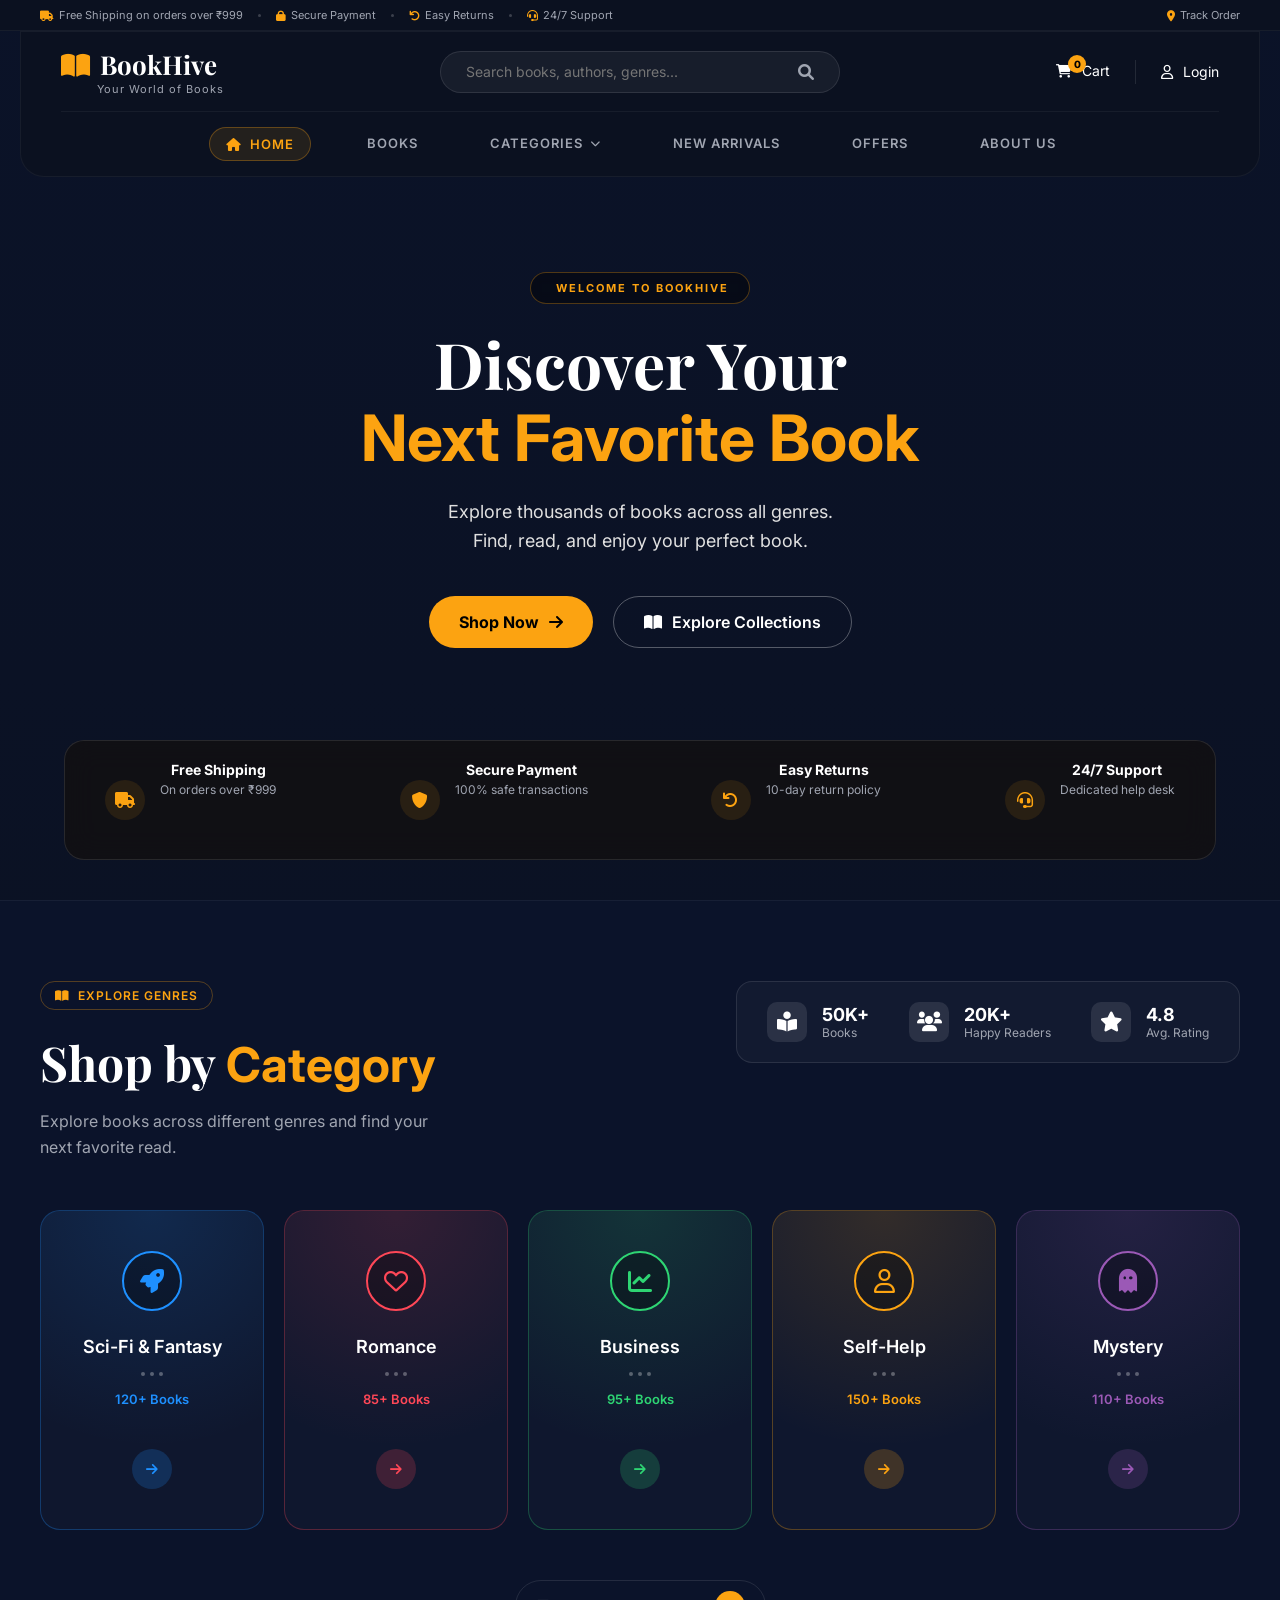
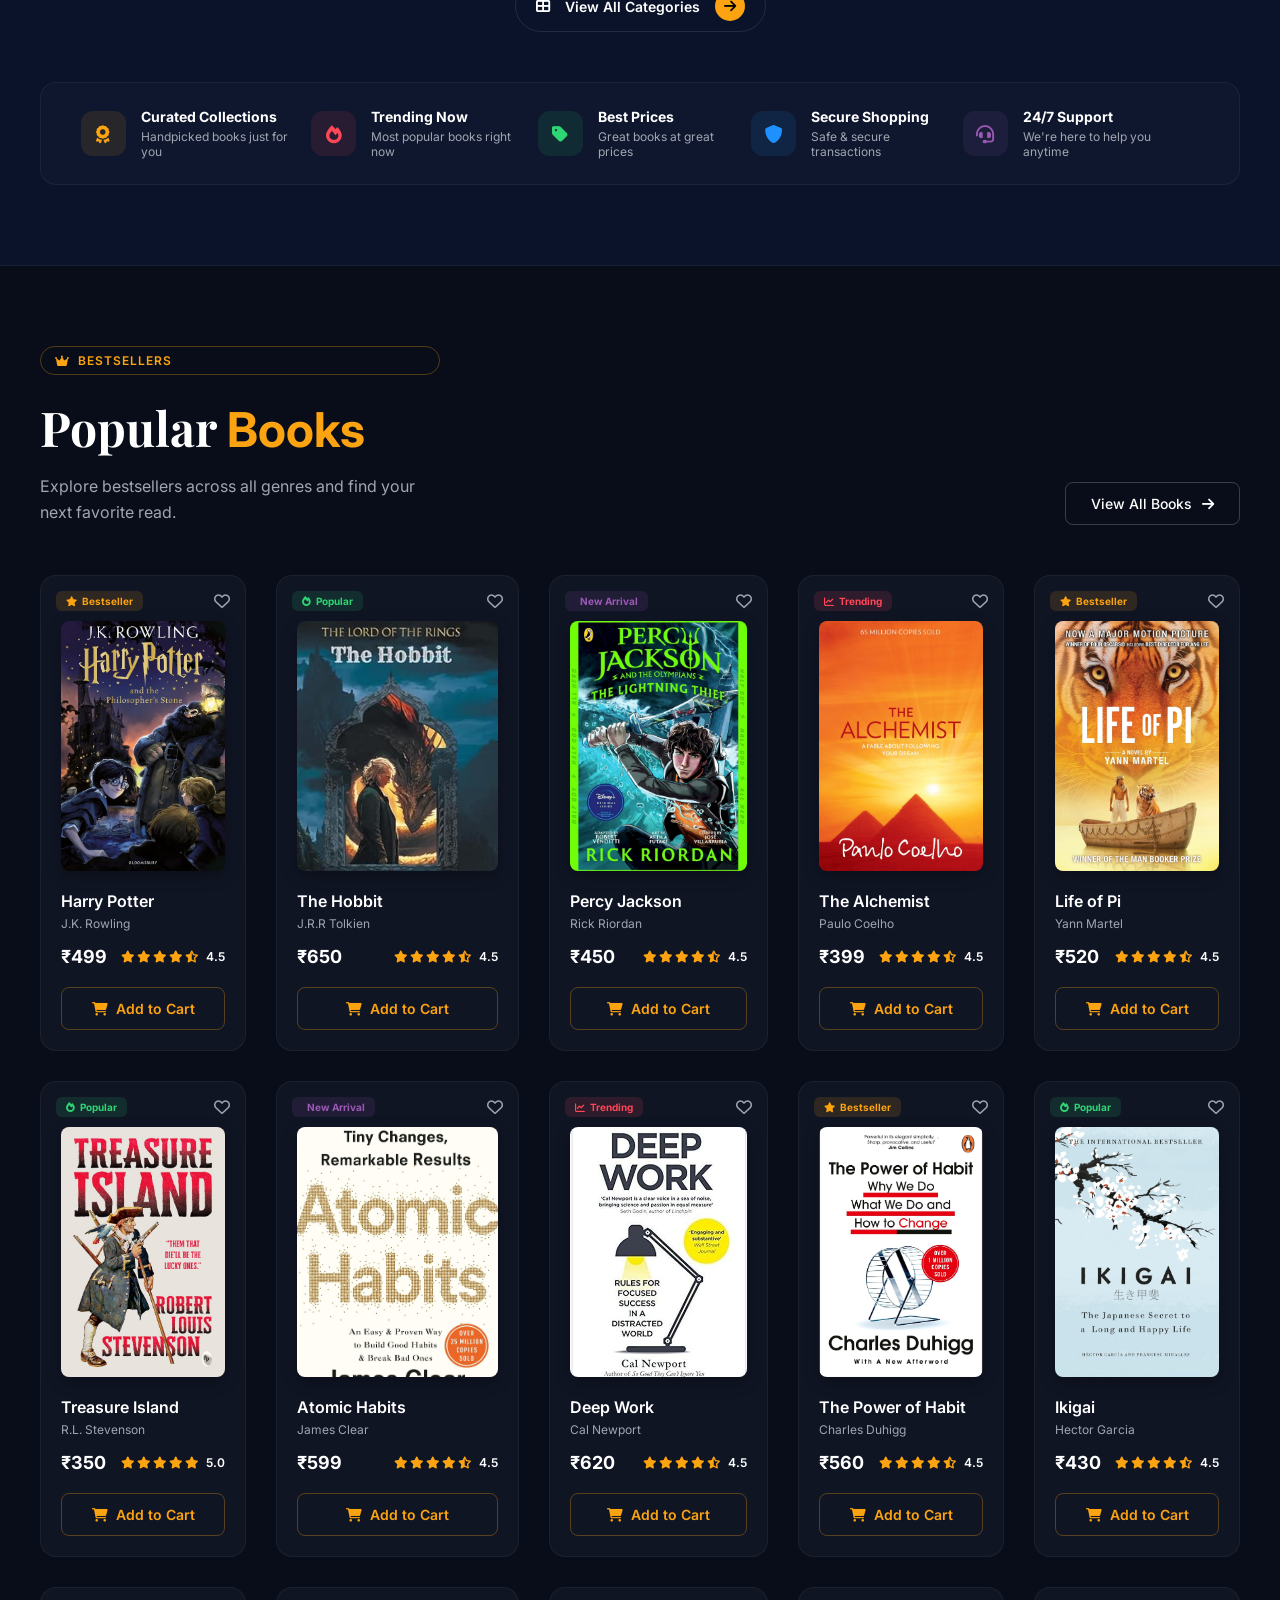
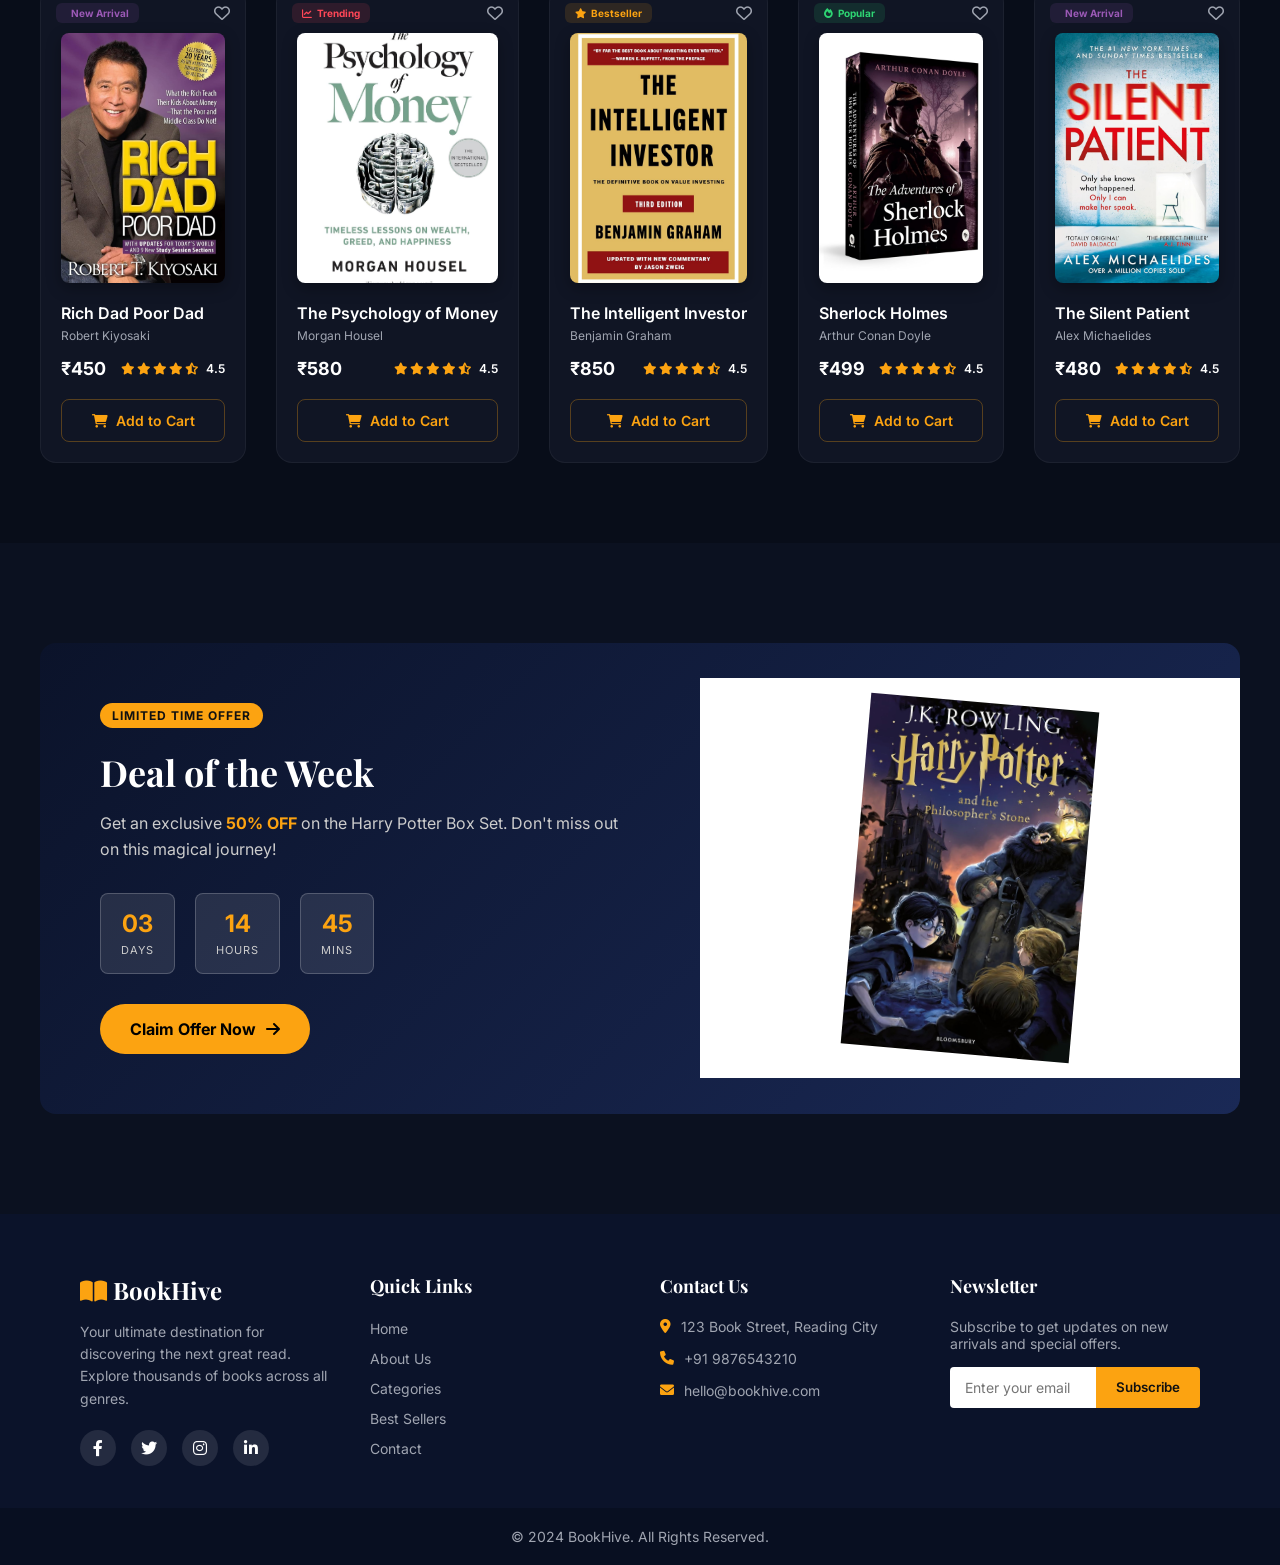
==== index.html @ 956cd22d "Initial commit" ====
<!DOCTYPE html>
<html lang="en">

<head>
  <meta charset="UTF-8">
  <meta name="viewport" content="width=device-width, initial-scale=1.0">
  <title>BookHive</title>
  <link rel="stylesheet" href="style.css?v=4">
  <link rel="stylesheet" href="https://cdnjs.cloudflare.com/ajax/libs/font-awesome/6.0.0/css/all.min.css">
</head>

<body>

  <header class="premium-header">
    <div class="top-mini-bar">
      <span><i class="fas fa-truck"></i> Free Shipping on orders over ₹999</span>
      <span class="divider-dot"></span>
      <span><i class="fas fa-lock"></i> Secure Payment</span>
      <span class="divider-dot"></span>
      <span><i class="fas fa-undo"></i> Easy Returns</span>
      <span class="divider-dot"></span>
      <span><i class="fas fa-headset"></i> 24/7 Support</span>
      <span style="margin-left:auto;"><i class="fas fa-map-marker-alt"></i> Track Order</span>
    </div>
    
    <nav class="premium-navbar">
      <div class="nav-top">
        <div class="logo-container">
          <div class="logo"><i class="fas fa-book-open" style="color: #fca311;"></i> BookHive</div>
          <div class="logo-subtitle">Your World of Books</div>
        </div>
        
        <div class="search-box">
          <input type="text" placeholder="Search books, authors, genres...">
          <button class="search-btn"><i class="fas fa-search"></i></button>
        </div>
        
        <div class="nav-actions">
          <a href="#" class="cart">
            <i class="fas fa-shopping-cart"></i>
            <div style="display:flex; flex-direction:column; line-height: 1.2;">
              <span>Cart</span>
            </div>
            <span class="cart-badge" id="cart-count">0</span>
          </a>
          <div class="divider-vertical"></div>
          <a href="#" class="login"><i class="far fa-user"></i> Login</a>
        </div>
      </div>
      
      <ul class="nav-links">
        <li><a href="index.html" class="active"><i class="fas fa-home"></i> HOME</a></li>
        <li><a href="books.html">BOOKS</a></li>
        <li><a href="categories.html">CATEGORIES <i class="fas fa-chevron-down" style="font-size: 10px;"></i></a></li>
        <li><a href="newarrivals.html">NEW ARRIVALS</a></li>
        <li><a href="offers.html">OFFERS</a></li>
        <li><a href="about.html">ABOUT US</a></li>
      </ul>
    </nav>
  </header>

  <section class="hero">
    <video muted id="hero-bg-video" class="hero-video">
      <source src="bgvideo1.mp4" type="video/mp4">
    </video>
    <div class="hero-overlay"></div>
    
    <div class="hero-content">
      <div class="hero-badge"><i class="fas fa-sparkles"></i> WELCOME TO BOOKHIVE</div>
      <h2>Discover Your<br><span class="text-gold">Next Favorite Book</span></h2>
      <p>Explore thousands of books across all genres.<br>Find, read, and enjoy your perfect book.</p>
      
      <div class="hero-buttons">
        <button class="shop-now-btn">Shop Now <i class="fas fa-arrow-right"></i></button>
        <button class="explore-btn"><i class="fas fa-book-open"></i> Explore Collections</button>
      </div>
    </div>

    <!-- Floating Features Bar -->
    <div class="hero-features-bar">
      <div class="hero-feat-item">
        <div class="hero-feat-icon"><i class="fas fa-truck"></i></div>
        <div>
          <h4>Free Shipping</h4>
          <p>On orders over ₹999</p>
        </div>
      </div>
      <div class="hero-feat-item">
        <div class="hero-feat-icon"><i class="fas fa-shield-alt"></i></div>
        <div>
          <h4>Secure Payment</h4>
          <p>100% safe transactions</p>
        </div>
      </div>
      <div class="hero-feat-item">
        <div class="hero-feat-icon"><i class="fas fa-undo"></i></div>
        <div>
          <h4>Easy Returns</h4>
          <p>10-day return policy</p>
        </div>
      </div>
      <div class="hero-feat-item">
        <div class="hero-feat-icon"><i class="fas fa-headset"></i></div>
        <div>
          <h4>24/7 Support</h4>
          <p>Dedicated help desk</p>
        </div>
      </div>
    </div>
  </section>

  <!-- SECTION 3: Categories (Premium Design) - Full Width -->
  <section class="premium-categories-section">
      <div class="premium-cat-header">
        <div class="cat-header-left">
          <div class="explore-badge"><i class="fas fa-book-open"></i> EXPLORE GENRES</div>
          <h2 class="premium-title">Shop by <span>Category</span> <i class="fas fa-sparkles"></i></h2>
          <p class="premium-subtitle">Explore books across different genres and find your next favorite read.</p>
        </div>
        <div class="cat-header-right">
          <div class="metrics-container">
            <div class="metric">
              <i class="fas fa-book-reader"></i>
              <div>
                <strong>50K+</strong>
                <span>Books</span>
              </div>
            </div>
            <div class="metric">
              <i class="fas fa-users"></i>
              <div>
                <strong>20K+</strong>
                <span>Happy Readers</span>
              </div>
            </div>
            <div class="metric">
              <i class="fas fa-star"></i>
              <div>
                <strong>4.8</strong>
                <span>Avg. Rating</span>
              </div>
            </div>
          </div>
        </div>
      </div>

      <div class="premium-cat-grid">
        <!-- Sci-Fi -->
        <div class="premium-cat-card scifi">
          <div class="card-glow"></div>
          <div class="icon-circle"><i class="fas fa-rocket"></i></div>
          <h3>Sci-Fi & Fantasy</h3>
          <div class="divider"><span></span><span></span><span></span></div>
          <p class="book-count">120+ Books</p>
          <button class="arrow-btn"><i class="fas fa-arrow-right"></i></button>
        </div>
        
        <!-- Romance -->
        <div class="premium-cat-card romance">
          <div class="card-glow"></div>
          <div class="icon-circle"><i class="far fa-heart"></i></div>
          <h3>Romance</h3>
          <div class="divider"><span></span><span></span><span></span></div>
          <p class="book-count">85+ Books</p>
          <button class="arrow-btn"><i class="fas fa-arrow-right"></i></button>
        </div>

        <!-- Business -->
        <div class="premium-cat-card business">
          <div class="card-glow"></div>
          <div class="icon-circle"><i class="fas fa-chart-line"></i></div>
          <h3>Business</h3>
          <div class="divider"><span></span><span></span><span></span></div>
          <p class="book-count">95+ Books</p>
          <button class="arrow-btn"><i class="fas fa-arrow-right"></i></button>
        </div>

        <!-- Self-Help -->
        <div class="premium-cat-card selfhelp">
          <div class="card-glow"></div>
          <div class="icon-circle"><i class="far fa-user"></i></div>
          <h3>Self-Help</h3>
          <div class="divider"><span></span><span></span><span></span></div>
          <p class="book-count">150+ Books</p>
          <button class="arrow-btn"><i class="fas fa-arrow-right"></i></button>
        </div>

        <!-- Mystery -->
        <div class="premium-cat-card mystery">
          <div class="card-glow"></div>
          <div class="icon-circle"><i class="fas fa-ghost"></i></div>
          <h3>Mystery</h3>
          <div class="divider"><span></span><span></span><span></span></div>
          <p class="book-count">110+ Books</p>
          <button class="arrow-btn"><i class="fas fa-arrow-right"></i></button>
        </div>
      </div>

      <div class="view-all-container">
        <button class="view-all-cat-btn">
          <i class="fas fa-th-large"></i> View All Categories <span class="btn-arrow"><i class="fas fa-arrow-right"></i></span>
        </button>
      </div>

      <!-- New Features Section Integrated at bottom -->
      <div class="premium-features-bar">
        <div class="feat-item">
          <div class="feat-icon" style="color: #fca311; background: rgba(252, 163, 17, 0.1);"><i class="fas fa-award"></i></div>
          <div class="feat-text">
            <h4>Curated Collections</h4>
            <p>Handpicked books just for you</p>
          </div>
        </div>
        <div class="feat-item">
          <div class="feat-icon" style="color: #ff4757; background: rgba(255, 71, 87, 0.1);"><i class="fas fa-fire"></i></div>
          <div class="feat-text">
            <h4>Trending Now</h4>
            <p>Most popular books right now</p>
          </div>
        </div>
        <div class="feat-item">
          <div class="feat-icon" style="color: #2ed573; background: rgba(46, 213, 115, 0.1);"><i class="fas fa-tag"></i></div>
          <div class="feat-text">
            <h4>Best Prices</h4>
            <p>Great books at great prices</p>
          </div>
        </div>
        <div class="feat-item">
          <div class="feat-icon" style="color: #1e90ff; background: rgba(30, 144, 255, 0.1);"><i class="fas fa-shield-alt"></i></div>
          <div class="feat-text">
            <h4>Secure Shopping</h4>
            <p>Safe & secure transactions</p>
          </div>
        </div>
        <div class="feat-item">
          <div class="feat-icon" style="color: #9b59b6; background: rgba(155, 89, 182, 0.1);"><i class="fas fa-headset"></i></div>
          <div class="feat-text">
            <h4>24/7 Support</h4>
            <p>We're here to help you anytime</p>
          </div>
        </div>
      </div>
    </section>
  <!-- End of full-width premium categories -->

  <section class="premium-books-section">
    <div class="premium-books-header">
      <div class="books-header-left">
        <div class="explore-badge"><i class="fas fa-crown"></i> BESTSELLERS</div>
        <h2 class="premium-title">Popular <span>Books</span> <i class="fas fa-sparkles"></i></h2>
        <p class="premium-subtitle">Explore bestsellers across all genres and find your next favorite read.</p>
      </div>
      <div class="books-header-right">
        <a href="#" class="view-all-books-btn">View All Books <i class="fas fa-arrow-right"></i></a>
      </div>
    </div>
    
    <div class="premium-books-grid" id="books">
        <!-- Book 1 -->
        <div class="premium-book-card">
          <div class="card-badge" style="color: #fca311; background: #fca31120;"><i class="fas fa-star"></i> Bestseller</div>
          <button class="heart-btn"><i class="far fa-heart"></i></button>
          
          <div class="premium-img-container">
            <img src="books img/1.jpg" alt="Harry Potter">
          </div>
          
          <div class="premium-card-content">
            <h3 class="premium-book-title">Harry Potter</h3>
            <p class="premium-author">J.K. Rowling</p>
            
            <div class="premium-price-rating">
              <span class="premium-price">₹499</span>
              <span class="premium-rating"><i class="fas fa-star"></i><i class="fas fa-star"></i><i class="fas fa-star"></i><i class="fas fa-star"></i><i class="fas fa-star-half-alt"></i> <span class="rating-num">4.5</span></span>
            </div>
            
            <button class="premium-add-btn" onclick="addToCart()">
              <i class="fas fa-shopping-cart"></i> Add to Cart
            </button>
          </div>
        </div>

        <!-- Book 2 -->
        <div class="premium-book-card">
          <div class="card-badge" style="color: #2ed573; background: #2ed57320;"><i class="fas fa-fire"></i> Popular</div>
          <button class="heart-btn"><i class="far fa-heart"></i></button>
          
          <div class="premium-img-container">
            <img src="books img/2.jpg" alt="The Hobbit">
          </div>
          
          <div class="premium-card-content">
            <h3 class="premium-book-title">The Hobbit</h3>
            <p class="premium-author">J.R.R Tolkien</p>
            
            <div class="premium-price-rating">
              <span class="premium-price">₹650</span>
              <span class="premium-rating"><i class="fas fa-star"></i><i class="fas fa-star"></i><i class="fas fa-star"></i><i class="fas fa-star"></i><i class="fas fa-star-half-alt"></i> <span class="rating-num">4.5</span></span>
            </div>
            
            <button class="premium-add-btn" onclick="addToCart()">
              <i class="fas fa-shopping-cart"></i> Add to Cart
            </button>
          </div>
        </div>

        <!-- Book 3 -->
        <div class="premium-book-card">
          <div class="card-badge" style="color: #9b59b6; background: #9b59b620;"><i class="fas fa-sparkles"></i> New Arrival</div>
          <button class="heart-btn"><i class="far fa-heart"></i></button>
          
          <div class="premium-img-container">
            <img src="books img/3.jpg" alt="Percy Jackson">
          </div>
          
          <div class="premium-card-content">
            <h3 class="premium-book-title">Percy Jackson</h3>
            <p class="premium-author">Rick Riordan</p>
            
            <div class="premium-price-rating">
              <span class="premium-price">₹450</span>
              <span class="premium-rating"><i class="fas fa-star"></i><i class="fas fa-star"></i><i class="fas fa-star"></i><i class="fas fa-star"></i><i class="fas fa-star-half-alt"></i> <span class="rating-num">4.5</span></span>
            </div>
            
            <button class="premium-add-btn" onclick="addToCart()">
              <i class="fas fa-shopping-cart"></i> Add to Cart
            </button>
          </div>
        </div>

        <!-- Book 4 -->
        <div class="premium-book-card">
          <div class="card-badge" style="color: #ff4757; background: #ff475720;"><i class="fas fa-chart-line"></i> Trending</div>
          <button class="heart-btn"><i class="far fa-heart"></i></button>
          
          <div class="premium-img-container">
            <img src="books img/4.jpg" alt="The Alchemist">
          </div>
          
          <div class="premium-card-content">
            <h3 class="premium-book-title">The Alchemist</h3>
            <p class="premium-author">Paulo Coelho</p>
            
            <div class="premium-price-rating">
              <span class="premium-price">₹399</span>
              <span class="premium-rating"><i class="fas fa-star"></i><i class="fas fa-star"></i><i class="fas fa-star"></i><i class="fas fa-star"></i><i class="fas fa-star-half-alt"></i> <span class="rating-num">4.5</span></span>
            </div>
            
            <button class="premium-add-btn" onclick="addToCart()">
              <i class="fas fa-shopping-cart"></i> Add to Cart
            </button>
          </div>
        </div>

        <!-- Book 5 -->
        <div class="premium-book-card">
          <div class="card-badge" style="color: #fca311; background: #fca31120;"><i class="fas fa-star"></i> Bestseller</div>
          <button class="heart-btn"><i class="far fa-heart"></i></button>
          
          <div class="premium-img-container">
            <img src="books img/5.jpg" alt="Life of Pi">
          </div>
          
          <div class="premium-card-content">
            <h3 class="premium-book-title">Life of Pi</h3>
            <p class="premium-author">Yann Martel</p>
            
            <div class="premium-price-rating">
              <span class="premium-price">₹520</span>
              <span class="premium-rating"><i class="fas fa-star"></i><i class="fas fa-star"></i><i class="fas fa-star"></i><i class="fas fa-star"></i><i class="fas fa-star-half-alt"></i> <span class="rating-num">4.5</span></span>
            </div>
            
            <button class="premium-add-btn" onclick="addToCart()">
              <i class="fas fa-shopping-cart"></i> Add to Cart
            </button>
          </div>
        </div>

        <!-- Book 6 -->
        <div class="premium-book-card">
          <div class="card-badge" style="color: #2ed573; background: #2ed57320;"><i class="fas fa-fire"></i> Popular</div>
          <button class="heart-btn"><i class="far fa-heart"></i></button>
          
          <div class="premium-img-container">
            <img src="books img/6.jpg" alt="Treasure Island">
          </div>
          
          <div class="premium-card-content">
            <h3 class="premium-book-title">Treasure Island</h3>
            <p class="premium-author">R.L. Stevenson</p>
            
            <div class="premium-price-rating">
              <span class="premium-price">₹350</span>
              <span class="premium-rating"><i class="fas fa-star"></i><i class="fas fa-star"></i><i class="fas fa-star"></i><i class="fas fa-star"></i><i class="fas fa-star"></i> <span class="rating-num">5.0</span></span>
            </div>
            
            <button class="premium-add-btn" onclick="addToCart()">
              <i class="fas fa-shopping-cart"></i> Add to Cart
            </button>
          </div>
        </div>

        <!-- Book 7 -->
        <div class="premium-book-card">
          <div class="card-badge" style="color: #9b59b6; background: #9b59b620;"><i class="fas fa-sparkles"></i> New Arrival</div>
          <button class="heart-btn"><i class="far fa-heart"></i></button>
          
          <div class="premium-img-container">
            <img src="books img/7.jpg" alt="Atomic Habits">
          </div>
          
          <div class="premium-card-content">
            <h3 class="premium-book-title">Atomic Habits</h3>
            <p class="premium-author">James Clear</p>
            
            <div class="premium-price-rating">
              <span class="premium-price">₹599</span>
              <span class="premium-rating"><i class="fas fa-star"></i><i class="fas fa-star"></i><i class="fas fa-star"></i><i class="fas fa-star"></i><i class="fas fa-star-half-alt"></i> <span class="rating-num">4.5</span></span>
            </div>
            
            <button class="premium-add-btn" onclick="addToCart()">
              <i class="fas fa-shopping-cart"></i> Add to Cart
            </button>
          </div>
        </div>

        <!-- Book 8 -->
        <div class="premium-book-card">
          <div class="card-badge" style="color: #ff4757; background: #ff475720;"><i class="fas fa-chart-line"></i> Trending</div>
          <button class="heart-btn"><i class="far fa-heart"></i></button>
          
          <div class="premium-img-container">
            <img src="books img/8.jpg" alt="Deep Work">
          </div>
          
          <div class="premium-card-content">
            <h3 class="premium-book-title">Deep Work</h3>
            <p class="premium-author">Cal Newport</p>
            
            <div class="premium-price-rating">
              <span class="premium-price">₹620</span>
              <span class="premium-rating"><i class="fas fa-star"></i><i class="fas fa-star"></i><i class="fas fa-star"></i><i class="fas fa-star"></i><i class="fas fa-star-half-alt"></i> <span class="rating-num">4.5</span></span>
            </div>
            
            <button class="premium-add-btn" onclick="addToCart()">
              <i class="fas fa-shopping-cart"></i> Add to Cart
            </button>
          </div>
        </div>

        <!-- Book 9 -->
        <div class="premium-book-card">
          <div class="card-badge" style="color: #fca311; background: #fca31120;"><i class="fas fa-star"></i> Bestseller</div>
          <button class="heart-btn"><i class="far fa-heart"></i></button>
          
          <div class="premium-img-container">
            <img src="books img/9.jpg" alt="The Power of Habit">
          </div>
          
          <div class="premium-card-content">
            <h3 class="premium-book-title">The Power of Habit</h3>
            <p class="premium-author">Charles Duhigg</p>
            
            <div class="premium-price-rating">
              <span class="premium-price">₹560</span>
              <span class="premium-rating"><i class="fas fa-star"></i><i class="fas fa-star"></i><i class="fas fa-star"></i><i class="fas fa-star"></i><i class="fas fa-star-half-alt"></i> <span class="rating-num">4.5</span></span>
            </div>
            
            <button class="premium-add-btn" onclick="addToCart()">
              <i class="fas fa-shopping-cart"></i> Add to Cart
            </button>
          </div>
        </div>

        <!-- Book 10 -->
        <div class="premium-book-card">
          <div class="card-badge" style="color: #2ed573; background: #2ed57320;"><i class="fas fa-fire"></i> Popular</div>
          <button class="heart-btn"><i class="far fa-heart"></i></button>
          
          <div class="premium-img-container">
            <img src="books img/10.jpg" alt="Ikigai">
          </div>
          
          <div class="premium-card-content">
            <h3 class="premium-book-title">Ikigai</h3>
            <p class="premium-author">Hector Garcia</p>
            
            <div class="premium-price-rating">
              <span class="premium-price">₹430</span>
              <span class="premium-rating"><i class="fas fa-star"></i><i class="fas fa-star"></i><i class="fas fa-star"></i><i class="fas fa-star"></i><i class="fas fa-star-half-alt"></i> <span class="rating-num">4.5</span></span>
            </div>
            
            <button class="premium-add-btn" onclick="addToCart()">
              <i class="fas fa-shopping-cart"></i> Add to Cart
            </button>
          </div>
        </div>

        <!-- Book 11 -->
        <div class="premium-book-card">
          <div class="card-badge" style="color: #9b59b6; background: #9b59b620;"><i class="fas fa-sparkles"></i> New Arrival</div>
          <button class="heart-btn"><i class="far fa-heart"></i></button>
          
          <div class="premium-img-container">
            <img src="books img/11.jpg" alt="Rich Dad Poor Dad">
          </div>
          
          <div class="premium-card-content">
            <h3 class="premium-book-title">Rich Dad Poor Dad</h3>
            <p class="premium-author">Robert Kiyosaki</p>
            
            <div class="premium-price-rating">
              <span class="premium-price">₹450</span>
              <span class="premium-rating"><i class="fas fa-star"></i><i class="fas fa-star"></i><i class="fas fa-star"></i><i class="fas fa-star"></i><i class="fas fa-star-half-alt"></i> <span class="rating-num">4.5</span></span>
            </div>
            
            <button class="premium-add-btn" onclick="addToCart()">
              <i class="fas fa-shopping-cart"></i> Add to Cart
            </button>
          </div>
        </div>

        <!-- Book 12 -->
        <div class="premium-book-card">
          <div class="card-badge" style="color: #ff4757; background: #ff475720;"><i class="fas fa-chart-line"></i> Trending</div>
          <button class="heart-btn"><i class="far fa-heart"></i></button>
          
          <div class="premium-img-container">
            <img src="books img/12.jpg" alt="The Psychology of Money">
          </div>
          
          <div class="premium-card-content">
            <h3 class="premium-book-title">The Psychology of Money</h3>
            <p class="premium-author">Morgan Housel</p>
            
            <div class="premium-price-rating">
              <span class="premium-price">₹580</span>
              <span class="premium-rating"><i class="fas fa-star"></i><i class="fas fa-star"></i><i class="fas fa-star"></i><i class="fas fa-star"></i><i class="fas fa-star-half-alt"></i> <span class="rating-num">4.5</span></span>
            </div>
            
            <button class="premium-add-btn" onclick="addToCart()">
              <i class="fas fa-shopping-cart"></i> Add to Cart
            </button>
          </div>
        </div>

        <!-- Book 13 -->
        <div class="premium-book-card">
          <div class="card-badge" style="color: #fca311; background: #fca31120;"><i class="fas fa-star"></i> Bestseller</div>
          <button class="heart-btn"><i class="far fa-heart"></i></button>
          
          <div class="premium-img-container">
            <img src="books img/13.jpg" alt="The Intelligent Investor">
          </div>
          
          <div class="premium-card-content">
            <h3 class="premium-book-title">The Intelligent Investor</h3>
            <p class="premium-author">Benjamin Graham</p>
            
            <div class="premium-price-rating">
              <span class="premium-price">₹850</span>
              <span class="premium-rating"><i class="fas fa-star"></i><i class="fas fa-star"></i><i class="fas fa-star"></i><i class="fas fa-star"></i><i class="fas fa-star-half-alt"></i> <span class="rating-num">4.5</span></span>
            </div>
            
            <button class="premium-add-btn" onclick="addToCart()">
              <i class="fas fa-shopping-cart"></i> Add to Cart
            </button>
          </div>
        </div>

        <!-- Book 14 -->
        <div class="premium-book-card">
          <div class="card-badge" style="color: #2ed573; background: #2ed57320;"><i class="fas fa-fire"></i> Popular</div>
          <button class="heart-btn"><i class="far fa-heart"></i></button>
          
          <div class="premium-img-container">
            <img src="books img/14.jpg" alt="Sherlock Holmes">
          </div>
          
          <div class="premium-card-content">
            <h3 class="premium-book-title">Sherlock Holmes</h3>
            <p class="premium-author">Arthur Conan Doyle</p>
            
            <div class="premium-price-rating">
              <span class="premium-price">₹499</span>
              <span class="premium-rating"><i class="fas fa-star"></i><i class="fas fa-star"></i><i class="fas fa-star"></i><i class="fas fa-star"></i><i class="fas fa-star-half-alt"></i> <span class="rating-num">4.5</span></span>
            </div>
            
            <button class="premium-add-btn" onclick="addToCart()">
              <i class="fas fa-shopping-cart"></i> Add to Cart
            </button>
          </div>
        </div>

        <!-- Book 15 -->
        <div class="premium-book-card">
          <div class="card-badge" style="color: #9b59b6; background: #9b59b620;"><i class="fas fa-sparkles"></i> New Arrival</div>
          <button class="heart-btn"><i class="far fa-heart"></i></button>
          
          <div class="premium-img-container">
            <img src="books img/15.jpg" alt="The Silent Patient">
          </div>
          
          <div class="premium-card-content">
            <h3 class="premium-book-title">The Silent Patient</h3>
            <p class="premium-author">Alex Michaelides</p>
            
            <div class="premium-price-rating">
              <span class="premium-price">₹480</span>
              <span class="premium-rating"><i class="fas fa-star"></i><i class="fas fa-star"></i><i class="fas fa-star"></i><i class="fas fa-star"></i><i class="fas fa-star-half-alt"></i> <span class="rating-num">4.5</span></span>
            </div>
            
            <button class="premium-add-btn" onclick="addToCart()">
              <i class="fas fa-shopping-cart"></i> Add to Cart
            </button>
          </div>
        </div>

      </div>
    </section>

  <main>
    <!-- SECTION 5: Deal of the Week -->
    <section class="deal-section">
      <div class="deal-content">
        <div class="deal-badge">Limited Time Offer</div>
        <h2>Deal of the Week</h2>
        <p>Get an exclusive <strong>50% OFF</strong> on the Harry Potter Box Set. Don't miss out on this magical journey!</p>
        <div class="countdown">
          <div class="time-box"><span>03</span><small>Days</small></div>
          <div class="time-box"><span>14</span><small>Hours</small></div>
          <div class="time-box"><span>45</span><small>Mins</small></div>
        </div>
        <button class="shop-now-btn">Claim Offer Now <i class="fas fa-arrow-right"></i></button>
      </div>
      <div class="deal-image">
        <img src="books img/1.jpg" alt="Harry Potter Box Set">
      </div>
    </section>

  </main>

  <footer class="footer">
    <div class="footer-content">
      <div class="footer-brand">
        <h3><i class="fas fa-book-open" style="color: #fca311;"></i> BookHive</h3>
        <p>Your ultimate destination for discovering the next great read. Explore thousands of books across all genres.
        </p>
        <div class="social-links">
          <a href="#"><i class="fab fa-facebook-f"></i></a>
          <a href="#"><i class="fab fa-twitter"></i></a>
          <a href="#"><i class="fab fa-instagram"></i></a>
          <a href="#"><i class="fab fa-linkedin-in"></i></a>
        </div>
      </div>

      <div class="footer-links">
        <h4>Quick Links</h4>
        <ul>
          <li><a href="index.html">Home</a></li>
          <li><a href="#">About Us</a></li>
          <li><a href="categories.html">Categories</a></li>
          <li><a href="#">Best Sellers</a></li>
          <li><a href="#">Contact</a></li>
        </ul>
      </div>

      <div class="footer-contact">
        <h4>Contact Us</h4>
        <p><i class="fas fa-map-marker-alt"></i> 123 Book Street, Reading City</p>
        <p><i class="fas fa-phone"></i> +91 9876543210</p>
        <p><i class="fas fa-envelope"></i> hello@bookhive.com</p>
      </div>

      <div class="footer-newsletter">
        <h4>Newsletter</h4>
        <p>Subscribe to get updates on new arrivals and special offers.</p>
        <div class="newsletter-form">
          <input type="email" placeholder="Enter your email">
          <button type="button">Subscribe</button>
        </div>
      </div>
    </div>

    <div class="footer-bottom">
      <p>&copy; 2024 BookHive. All Rights Reserved.</p>
    </div>
  </footer>

  <script src="script.js"></script>
</body>

</html>
---- style.css ----
@import url('https://fonts.googleapis.com/css2?family=Inter:wght@400;500;600;700&family=Playfair+Display:wght@700&display=swap');

* {
  margin: 0;
  padding: 0;
  box-sizing: border-box;
  font-family: 'Inter', sans-serif;
}

body {
  background-color: #0b1120;
  color: #fff;
}

/* PREMIUM HEADER */
.premium-header {
  background-color: transparent;
  position: absolute;
  top: 0;
  left: 0;
  width: 100%;
  z-index: 100;
}

.top-mini-bar {
  display: flex;
  align-items: center;
  justify-content: flex-start;
  gap: 15px;
  padding: 8px 40px;
  font-size: 11px;
  color: #a0a5b1;
  background-color: #0b1120;
  border-bottom: 1px solid rgba(255,255,255,0.05);
}

.top-mini-bar span {
  display: flex;
  align-items: center;
  gap: 5px;
}

.top-mini-bar i {
  color: #fca311;
}

.divider-dot {
  width: 3px;
  height: 3px;
  background-color: rgba(255,255,255,0.2);
  border-radius: 50%;
}

.premium-navbar {
  background-color: #0b1120;
  border: 1px solid rgba(255,255,255,0.05);
  border-radius: 0 0 24px 24px;
  margin: 0 20px;
  padding: 15px 40px;
  display: flex;
  flex-direction: column;
  gap: 15px;
}

.nav-top {
  display: flex;
  justify-content: space-between;
  align-items: center;
}

.logo-container {
  display: flex;
  flex-direction: column;
}

.logo {
  color: #fff;
  font-size: 26px;
  font-weight: 700;
  display: flex;
  align-items: center;
  gap: 10px;
  font-family: 'Playfair Display', serif;
}

.logo-subtitle {
  color: #a0a5b1;
  font-size: 11px;
  letter-spacing: 1px;
  margin-left: 36px;
}

.search-box {
  display: flex;
  background-color: rgba(255, 255, 255, 0.05);
  border-radius: 30px;
  padding: 10px 25px;
  align-items: center;
  border: 1px solid rgba(255, 255, 255, 0.1);
  width: 400px;
  transition: all 0.3s ease;
}

.search-box:focus-within {
  background-color: rgba(255, 255, 255, 0.1);
  border-color: #fca311;
}

.search-box input {
  border: none;
  background: transparent;
  color: #fff;
  outline: none;
  width: 100%;
  font-size: 14px;
}

.search-btn {
  background: none;
  color: #a0a5b1;
  border: none;
  cursor: pointer;
  font-size: 16px;
}

.nav-actions {
  display: flex;
  align-items: center;
  gap: 25px;
}

.divider-vertical {
  width: 1px;
  height: 24px;
  background-color: rgba(255,255,255,0.1);
}

.cart, .login {
  text-decoration: none;
  color: #fff;
  font-size: 14px;
  display: flex;
  align-items: center;
  gap: 10px;
  position: relative;
  transition: color 0.3s ease;
}

.cart:hover, .login:hover {
  color: #fca311;
}

.cart-badge {
  background-color: #fca311;
  color: #000;
  font-size: 10px;
  font-weight: 800;
  width: 18px;
  height: 18px;
  display: flex;
  justify-content: center;
  align-items: center;
  border-radius: 50%;
  position: absolute;
  top: -8px;
  left: 12px;
}

.nav-links {
  display: flex;
  list-style: none;
  gap: 40px;
  justify-content: center;
  padding-top: 15px;
  border-top: 1px solid rgba(255,255,255,0.05);
}

.nav-links a {
  text-decoration: none;
  color: #a0a5b1;
  font-size: 13px;
  font-weight: 600;
  letter-spacing: 1px;
  padding: 8px 16px;
  border-radius: 20px;
  transition: all 0.3s ease;
  display: flex;
  align-items: center;
  gap: 8px;
}

.nav-links a:hover {
  color: #fca311;
}

.nav-links a.active {
  background-color: rgba(252, 163, 17, 0.1);
  color: #fca311;
  border: 1px solid rgba(252, 163, 17, 0.3);
}

/* HERO SECTION */
.hero {
  display: flex;
  justify-content: center;
  align-items: center;
  text-align: center;
  min-height: 100vh;
  position: relative;
  overflow: hidden;
  padding: 0 20px;
  padding-top: 140px;
}

.hero-video {
  position: absolute;
  top: 50%;
  left: 50%;
  min-width: 100%;
  min-height: 100%;
  width: auto;
  height: auto;
  z-index: 0;
  transform: translateX(-50%) translateY(-50%);
  object-fit: cover;
}

.hero-overlay {
  position: absolute;
  top: 0;
  left: 0;
  width: 100%;
  height: 100%;
  background: linear-gradient(rgba(11, 19, 42, 0.8), rgba(11, 19, 42, 0.4));
  z-index: 1;
}

.hero-content {
  max-width: 800px;
  z-index: 2;
  display: flex;
  flex-direction: column;
  align-items: center;
  position: relative;
  margin-bottom: 120px;
}

.hero-badge {
  display: inline-block;
  background-color: rgba(0, 0, 0, 0.4);
  backdrop-filter: blur(5px);
  color: #fca311;
  font-size: 11px;
  font-weight: 700;
  padding: 8px 20px;
  border-radius: 30px;
  letter-spacing: 2px;
  margin-bottom: 25px;
  border: 1px solid rgba(252, 163, 17, 0.3);
}

.hero h2 {
  color: #fff;
  font-family: 'Playfair Display', serif;
  font-size: 64px;
  line-height: 1.1;
  margin-bottom: 25px;
}

.text-gold {
  color: #fca311;
}

.hero p {
  color: #e0e0e0;
  font-size: 18px;
  line-height: 1.6;
  margin-bottom: 40px;
}

.hero-buttons {
  display: flex;
  gap: 20px;
}

.shop-now-btn {
  background-color: #fca311;
  color: #000;
  border: none;
  padding: 15px 30px;
  font-size: 16px;
  font-weight: 700;
  border-radius: 30px;
  cursor: pointer;
  transition: all 0.3s ease;
  display: flex;
  align-items: center;
  gap: 10px;
}

.shop-now-btn:hover {
  transform: translateY(-3px);
  box-shadow: 0 6px 20px rgba(252, 163, 17, 0.6);
  background-color: #ffb732;
}

.explore-btn {
  background-color: transparent;
  color: #fff;
  border: 1px solid rgba(255,255,255,0.3);
  padding: 15px 30px;
  font-size: 16px;
  font-weight: 600;
  border-radius: 30px;
  cursor: pointer;
  transition: all 0.3s ease;
  display: flex;
  align-items: center;
  gap: 10px;
}

.explore-btn:hover {
  background-color: rgba(255,255,255,0.1);
  border-color: #fff;
}

/* Floating Features Bar */
.hero-features-bar {
  position: absolute;
  bottom: 40px;
  left: 50%;
  transform: translateX(-50%);
  display: flex;
  justify-content: space-between;
  background: rgba(20, 15, 10, 0.6);
  backdrop-filter: blur(15px);
  border: 1px solid rgba(255,255,255,0.1);
  border-radius: 20px;
  padding: 20px 40px;
  width: 90%;
  max-width: 1200px;
  z-index: 2;
}

.hero-feat-item {
  display: flex;
  align-items: center;
  gap: 15px;
}

.hero-feat-icon {
  width: 40px;
  height: 40px;
  background: rgba(252, 163, 17, 0.1);
  color: #fca311;
  border-radius: 50%;
  display: flex;
  justify-content: center;
  align-items: center;
  font-size: 16px;
}

.hero-feat-item h4 {
  font-size: 14px;
  color: #fff;
  margin-bottom: 2px;
}

.hero-feat-item p {
  font-size: 12px;
  color: #a0a5b1;
}

.hero-dots {
  display: none; /* Hide dots since it's a full screen static hero */
}

main {
  max-width: 1400px;
  margin: 0 auto;
  padding: 40px 40px;
}

/* FEATURES SECTION */
.features-section {
  display: flex;
  justify-content: space-between;
  background: white;
  padding: 30px 40px;
  border-radius: 12px;
  box-shadow: 0 5px 20px rgba(0,0,0,0.03);
  margin-top: -40px;
  position: relative;
  z-index: 10;
  margin-bottom: 60px;
}

.feature-box {
  display: flex;
  align-items: center;
  gap: 15px;
}

.feature-box i {
  font-size: 28px;
  color: #fca311;
}

.feature-box h4 {
  font-size: 15px;
  color: #111;
  margin-bottom: 3px;
}

.feature-box p {
  font-size: 12px;
  color: #777;
}

/* DEAL OF THE WEEK */
.deal-section {
  display: flex;
  background: linear-gradient(135deg, #0b132a 0%, #1a2956 100%);
  border-radius: 16px;
  overflow: hidden;
  margin-top: 60px;
  color: white;
  align-items: center;
}

.deal-content {
  flex: 1;
  padding: 60px;
}

.deal-badge {
  display: inline-block;
  background: #fca311;
  color: #111;
  font-size: 12px;
  font-weight: 700;
  padding: 5px 12px;
  border-radius: 20px;
  text-transform: uppercase;
  letter-spacing: 1px;
  margin-bottom: 20px;
}

.deal-content h2 {
  font-family: 'Playfair Display', serif;
  font-size: 36px;
  margin-bottom: 15px;
}

.deal-content p {
  color: #ccc;
  font-size: 16px;
  line-height: 1.6;
  margin-bottom: 30px;
}

.deal-content p strong {
  color: #fca311;
}

.countdown {
  display: flex;
  gap: 20px;
  margin-bottom: 30px;
}

.time-box {
  background: rgba(255,255,255,0.1);
  padding: 15px 20px;
  border-radius: 8px;
  text-align: center;
  border: 1px solid rgba(255,255,255,0.2);
}

.time-box span {
  display: block;
  font-size: 24px;
  font-weight: 700;
  color: #fca311;
}

.time-box small {
  font-size: 11px;
  text-transform: uppercase;
  letter-spacing: 1px;
  color: #ccc;
}

.deal-image {
  flex: 1;
  height: 400px;
  background: #fff;
  display: flex;
  justify-content: center;
  align-items: center;
}

.deal-image img {
  height: 80%;
  object-fit: contain;
  transform: rotate(5deg) scale(1.1);
  transition: transform 0.3s;
}

.deal-image:hover img {
  transform: rotate(0) scale(1.15);
}

/* PREMIUM CATEGORIES SECTION */
.premium-categories-section {
  background-color: #0b132a; /* Match hero background */
  padding: 80px 40px;
  color: white;
  border-top: 1px solid rgba(255,255,255,0.05);
  border-bottom: 1px solid rgba(255,255,255,0.05);
  width: 100%;
}

.premium-cat-header {
  max-width: 1400px;
  margin: 0 auto 50px auto;
  display: flex;
  justify-content: space-between;
  align-items: flex-start;
}

.explore-badge {
  display: inline-flex;
  align-items: center;
  gap: 8px;
  border: 1px solid rgba(252, 163, 17, 0.3);
  padding: 6px 14px;
  border-radius: 20px;
  font-size: 12px;
  font-weight: 600;
  color: #fca311;
  text-transform: uppercase;
  letter-spacing: 1px;
  margin-bottom: 20px;
}

.premium-title {
  font-family: 'Playfair Display', serif;
  font-size: 48px;
  margin-bottom: 15px;
  color: #fff;
}

.premium-title span {
  color: #fca311;
}

.premium-title i {
  font-size: 24px;
  color: #fca311;
  vertical-align: top;
}

.premium-subtitle {
  color: #a0a5b1;
  font-size: 16px;
  max-width: 400px;
  line-height: 1.6;
}

.metrics-container {
  display: flex;
  background: rgba(255, 255, 255, 0.03);
  border: 1px solid rgba(255, 255, 255, 0.1);
  border-radius: 16px;
  padding: 20px 30px;
  gap: 40px;
}

.metric {
  display: flex;
  align-items: center;
  gap: 15px;
}

.metric > i {
  font-size: 20px;
  background: rgba(255, 255, 255, 0.1);
  width: 40px;
  height: 40px;
  display: flex;
  justify-content: center;
  align-items: center;
  border-radius: 10px;
  color: #fff;
}

.metric > div {
  display: flex;
  flex-direction: column;
}

.metric strong {
  font-size: 18px;
  color: #fff;
}

.metric span {
  font-size: 12px;
  color: #a0a5b1;
}

.premium-cat-grid {
  display: grid;
  grid-template-columns: repeat(5, 1fr);
  gap: 20px;
  margin: 0 auto 50px auto;
  max-width: 1400px;
}

.premium-cat-card {
  background: rgba(255, 255, 255, 0.02);
  border: 1px solid rgba(255, 255, 255, 0.05);
  border-radius: 20px;
  padding: 40px 20px;
  display: flex;
  flex-direction: column;
  align-items: center;
  text-align: center;
  position: relative;
  overflow: hidden;
  transition: transform 0.3s ease, border-color 0.3s ease;
  cursor: pointer;
  min-height: 320px;
}

.premium-cat-card:hover {
  transform: translateY(-10px);
}

.card-glow {
  position: absolute;
  top: 0;
  left: 0;
  width: 100%;
  height: 100%;
  opacity: 0.15;
  transition: opacity 0.3s ease;
  z-index: 0;
}

.premium-cat-card:hover .card-glow {
  opacity: 0.3;
}

.premium-cat-card.scifi { border-color: rgba(30, 144, 255, 0.3); }
.premium-cat-card.scifi .card-glow { background: radial-gradient(circle at top, #1e90ff 0%, transparent 70%); }
.premium-cat-card.scifi .icon-circle { border-color: #1e90ff; color: #1e90ff; }
.premium-cat-card.scifi .book-count { color: #1e90ff; }
.premium-cat-card.scifi .arrow-btn { background: rgba(30, 144, 255, 0.2); color: #1e90ff; }

.premium-cat-card.romance { border-color: rgba(255, 71, 87, 0.3); }
.premium-cat-card.romance .card-glow { background: radial-gradient(circle at top, #ff4757 0%, transparent 70%); }
.premium-cat-card.romance .icon-circle { border-color: #ff4757; color: #ff4757; }
.premium-cat-card.romance .book-count { color: #ff4757; }
.premium-cat-card.romance .arrow-btn { background: rgba(255, 71, 87, 0.2); color: #ff4757; }

.premium-cat-card.business { border-color: rgba(46, 213, 115, 0.3); }
.premium-cat-card.business .card-glow { background: radial-gradient(circle at top, #2ed573 0%, transparent 70%); }
.premium-cat-card.business .icon-circle { border-color: #2ed573; color: #2ed573; }
.premium-cat-card.business .book-count { color: #2ed573; }
.premium-cat-card.business .arrow-btn { background: rgba(46, 213, 115, 0.2); color: #2ed573; }

.premium-cat-card.selfhelp { border-color: rgba(252, 163, 17, 0.3); }
.premium-cat-card.selfhelp .card-glow { background: radial-gradient(circle at top, #fca311 0%, transparent 70%); }
.premium-cat-card.selfhelp .icon-circle { border-color: #fca311; color: #fca311; }
.premium-cat-card.selfhelp .book-count { color: #fca311; }
.premium-cat-card.selfhelp .arrow-btn { background: rgba(252, 163, 17, 0.2); color: #fca311; }

.premium-cat-card.mystery { border-color: rgba(155, 89, 182, 0.3); }
.premium-cat-card.mystery .card-glow { background: radial-gradient(circle at top, #9b59b6 0%, transparent 70%); }
.premium-cat-card.mystery .icon-circle { border-color: #9b59b6; color: #9b59b6; }
.premium-cat-card.mystery .book-count { color: #9b59b6; }
.premium-cat-card.mystery .arrow-btn { background: rgba(155, 89, 182, 0.2); color: #9b59b6; }

.premium-cat-card > * {
  z-index: 1;
}

.icon-circle {
  width: 60px;
  height: 60px;
  border-radius: 50%;
  border: 2px solid;
  display: flex;
  justify-content: center;
  align-items: center;
  font-size: 24px;
  margin-bottom: 25px;
  background: rgba(0,0,0,0.3);
}

.premium-cat-card h3 {
  font-size: 18px;
  font-weight: 600;
  margin-bottom: 15px;
}

.divider {
  display: flex;
  gap: 5px;
  margin-bottom: 15px;
}

.divider span {
  width: 4px;
  height: 4px;
  background: rgba(255,255,255,0.3);
  border-radius: 50%;
}

.book-count {
  font-size: 13px;
  font-weight: 600;
  margin-bottom: 30px;
}

.arrow-btn {
  width: 40px;
  height: 40px;
  border-radius: 50%;
  border: none;
  display: flex;
  justify-content: center;
  align-items: center;
  cursor: pointer;
  transition: all 0.3s ease;
  margin-top: auto;
}

.premium-cat-card:hover .arrow-btn {
  transform: scale(1.1);
  color: #fff !important;
  background: rgba(255,255,255,0.2) !important;
}

/* View all */
.view-all-container {
  display: flex;
  justify-content: center;
  margin-bottom: 50px;
}

.view-all-cat-btn {
  background: transparent;
  border: 1px solid rgba(255,255,255,0.1);
  color: #fff;
  padding: 10px 20px;
  border-radius: 30px;
  font-size: 14px;
  font-weight: 600;
  display: flex;
  align-items: center;
  gap: 15px;
  cursor: pointer;
  transition: all 0.3s ease;
}

.view-all-cat-btn .btn-arrow {
  background: #fca311;
  color: #000;
  width: 30px;
  height: 30px;
  border-radius: 50%;
  display: flex;
  justify-content: center;
  align-items: center;
}

.view-all-cat-btn:hover {
  background: rgba(255,255,255,0.05);
  border-color: rgba(252, 163, 17, 0.5);
}

/* Premium Features Bar */
.premium-features-bar {
  display: flex;
  justify-content: space-between;
  background: rgba(255,255,255,0.02);
  border: 1px solid rgba(255,255,255,0.05);
  border-radius: 16px;
  padding: 25px 40px;
  max-width: 1400px;
  margin: 0 auto;
}

.feat-item {
  display: flex;
  align-items: center;
  gap: 15px;
}

.feat-icon {
  width: 45px;
  height: 45px;
  border-radius: 12px;
  display: flex;
  justify-content: center;
  align-items: center;
  font-size: 18px;
}

.feat-text h4 {
  font-size: 14px;
  color: #fff;
  margin-bottom: 4px;
}

.feat-text p {
  font-size: 12px;
  color: #a0a5b1;
}

/* PREMIUM BOOKS SECTION */
.premium-books-section {
  background-color: #080d19; /* very dark blue/black background */
  padding: 80px 40px;
  width: 100%;
}

.premium-books-header {
  max-width: 1400px;
  margin: 0 auto 50px auto;
  display: flex;
  justify-content: space-between;
  align-items: flex-end;
}

.books-header-left {
  display: flex;
  flex-direction: column;
}

.premium-title {
  color: #fff;
  font-family: 'Playfair Display', serif;
  font-size: 48px;
  margin-bottom: 15px;
}

.premium-title span {
  color: #fca311;
}

.premium-subtitle {
  color: #a0a5b1;
  font-size: 16px;
}

.view-all-books-btn {
  text-decoration: none;
  color: #fff;
  border: 1px solid rgba(255,255,255,0.2);
  padding: 12px 25px;
  border-radius: 8px;
  font-size: 14px;
  font-weight: 500;
  display: flex;
  align-items: center;
  gap: 10px;
  transition: all 0.3s ease;
}

.view-all-books-btn:hover {
  background: rgba(255,255,255,0.1);
  border-color: #fff;
}

.premium-books-grid {
  display: grid;
  grid-template-columns: repeat(5, 1fr);
  gap: 30px;
  max-width: 1400px;
  margin: 0 auto;
}

.premium-book-card {
  background: #101524;
  border-radius: 16px;
  padding: 20px;
  display: flex;
  flex-direction: column;
  position: relative;
  border: 1px solid rgba(255,255,255,0.05);
  transition: transform 0.3s ease, box-shadow 0.3s ease, border-color 0.3s;
}

.premium-book-card:hover {
  transform: translateY(-5px);
  box-shadow: 0 10px 30px rgba(0,0,0,0.5);
  border-color: rgba(252, 163, 17, 0.3);
}

.card-badge {
  position: absolute;
  top: 15px;
  left: 15px;
  font-size: 10px;
  font-weight: 700;
  padding: 4px 10px;
  border-radius: 6px;
  display: flex;
  align-items: center;
  gap: 5px;
  z-index: 2;
}

.heart-btn {
  position: absolute;
  top: 15px;
  right: 15px;
  background: transparent;
  border: none;
  color: #a0a5b1;
  font-size: 16px;
  cursor: pointer;
  z-index: 2;
  transition: color 0.3s;
}

.heart-btn:hover {
  color: #ff4757;
}

.premium-img-container {
  height: 250px;
  border-radius: 8px;
  overflow: hidden;
  margin-bottom: 20px;
  margin-top: 25px; /* space for badge */
  box-shadow: 0 5px 15px rgba(0,0,0,0.3);
}

.premium-img-container img {
  width: 100%;
  height: 100%;
  object-fit: cover;
  transition: transform 0.4s ease;
}

.premium-book-card:hover .premium-img-container img {
  transform: scale(1.05);
}

.premium-card-content {
  display: flex;
  flex-direction: column;
  flex-grow: 1;
}

.premium-book-title {
  color: #fff;
  font-size: 16px;
  font-weight: 600;
  margin-bottom: 5px;
  white-space: nowrap;
  overflow: hidden;
  text-overflow: ellipsis;
}

.premium-author {
  color: #a0a5b1;
  font-size: 12px;
  margin-bottom: 15px;
}

.premium-price-rating {
  display: flex;
  justify-content: space-between;
  align-items: center;
  margin-bottom: 20px;
}

.premium-price {
  color: #fff;
  font-size: 18px;
  font-weight: 700;
}

.premium-rating {
  font-size: 12px;
  color: #fca311;
  display: flex;
  align-items: center;
  gap: 2px;
}

.rating-num {
  color: #fff;
  margin-left: 5px;
  font-weight: 600;
}

.premium-add-btn {
  background: transparent;
  color: #fca311;
  border: 1px solid rgba(252, 163, 17, 0.3);
  padding: 12px;
  border-radius: 8px;
  font-size: 14px;
  font-weight: 600;
  cursor: pointer;
  display: flex;
  justify-content: center;
  align-items: center;
  gap: 8px;
  margin-top: auto;
  transition: all 0.3s ease;
}

.premium-add-btn:hover {
  background: rgba(252, 163, 17, 0.1);
  border-color: #fca311;
}

/* CATEGORY PAGE SWIPE ROWS */
.category-row {
  margin: 0 auto 50px auto;
  padding: 0;
  max-width: 1400px;
}

/* FOOTER */
.footer {
  background-color: #0b132a;
  color: #fff;
  padding: 60px 0 0 0;
  margin-top: 60px;
}

.footer-content {
  display: flex;
  flex-wrap: wrap;
  justify-content: space-between;
  max-width: 1200px;
  margin: 0 auto;
  padding: 0 40px 40px;
  gap: 40px;
}

.footer-brand {
  flex: 1;
  min-width: 250px;
}

.footer-brand h3 {
  font-size: 24px;
  margin-bottom: 15px;
  font-family: 'Playfair Display', serif;
}

.footer-brand p {
  color: #a0a5b1;
  font-size: 14px;
  line-height: 1.6;
  margin-bottom: 20px;
}

.social-links {
  display: flex;
  gap: 15px;
}

.social-links a {
  display: flex;
  align-items: center;
  justify-content: center;
  width: 36px;
  height: 36px;
  border-radius: 50%;
  background-color: rgba(255, 255, 255, 0.1);
  color: #fff;
  text-decoration: none;
  transition: all 0.3s ease;
}

.social-links a:hover {
  background-color: #fca311;
  color: #0b132a;
}

.footer-links, .footer-contact, .footer-newsletter {
  flex: 1;
  min-width: 200px;
}

.footer-links h4, .footer-contact h4, .footer-newsletter h4 {
  font-size: 18px;
  margin-bottom: 20px;
  font-family: 'Playfair Display', serif;
  color: #fff;
}

.footer-links ul {
  list-style: none;
  padding: 0;
}

.footer-links ul li {
  margin-bottom: 10px;
}

.footer-links ul li a {
  color: #a0a5b1;
  text-decoration: none;
  font-size: 14px;
  transition: color 0.3s ease;
}

.footer-links ul li a:hover {
  color: #fca311;
}

.footer-contact p {
  color: #a0a5b1;
  font-size: 14px;
  margin-bottom: 15px;
  display: flex;
  align-items: center;
  gap: 10px;
}

.footer-contact p i {
  color: #fca311;
}

.footer-newsletter p {
  color: #a0a5b1;
  font-size: 14px;
  margin-bottom: 15px;
}

.newsletter-form {
  display: flex;
  gap: 0;
}

.newsletter-form input {
  padding: 12px 15px;
  border: none;
  border-radius: 4px 0 0 4px;
  outline: none;
  width: 100%;
  font-size: 14px;
}

.newsletter-form button {
  padding: 12px 20px;
  border: none;
  background-color: #fca311;
  color: #111;
  font-weight: 600;
  border-radius: 0 4px 4px 0;
  cursor: pointer;
  transition: background-color 0.3s;
}

.newsletter-form button:hover {
  background-color: #e5940e;
}

.footer-bottom {
  text-align: center;
  padding: 20px;
  background-color: #080f21;
  color: #a0a5b1;
  font-size: 14px;
}

.category-row-title {
  font-size: 24px;
  font-weight: 700;
  color: #fff;
  margin-bottom: 20px;
  text-align: left;
  border-left: 4px solid #fca311;
  padding-left: 10px;
}

.swipeable-books {
  display: flex;
  gap: 20px;
  overflow-x: auto;
  padding-bottom: 25px; /* more padding for hover drop shadow */
  scroll-behavior: smooth;
  /* hide scrollbar for a cleaner swipeable look */
  -ms-overflow-style: none;  /* IE and Edge */
  scrollbar-width: none;  /* Firefox */
}

.swipeable-books::-webkit-scrollbar {
  display: none;
}

.swipeable-books .premium-book-card {
  min-width: 240px;
  max-width: 240px;
  flex: 0 0 auto;
}


/* OFFERS PAGE - BEGINNER STYLE */
.offers-page-beginner {
  padding: 20px;
  font-family: Arial, sans-serif;
}

.basic-grid {
  display: flex;
  flex-wrap: wrap;
  justify-content: space-around;
  margin-top: 20px;
}

.basic-card {
  width: 250px;
  background: #101524;
  border: 1px solid rgba(255,255,255,0.05);
  border-radius: 16px;
  margin: 10px;
  padding: 25px;
  text-align: center;
  transition: transform 0.3s ease, box-shadow 0.3s ease;
}

.basic-card:hover {
  transform: translateY(-5px);
  box-shadow: 0 10px 30px rgba(0,0,0,0.5);
  border-color: rgba(252, 163, 17, 0.3);
}

.basic-card img {
  border-radius: 8px;
  margin-bottom: 20px;
}

.basic-card h3 {
  margin-bottom: 5px;
  font-size: 22px;
  font-family: 'Playfair Display', serif;
}

.basic-card h4 {
  color: #fff;
  margin-bottom: 10px;
  font-weight: 500;
}

.basic-card p {
  color: #a0a5b1;
  font-size: 14px;
  margin-bottom: 20px;
}

.basic-btn {
  background: transparent;
  color: #fca311;
  border: 1px solid rgba(252, 163, 17, 0.3);
  padding: 12px;
  border-radius: 8px;
  font-size: 14px;
  font-weight: 600;
  cursor: pointer;
  display: block;
  width: 100%;
  transition: all 0.3s ease;
}

.basic-btn:hover {
  background: rgba(252, 163, 17, 0.1);
  border-color: #fca311;
}

.basic-features {
  border: 1px dashed rgba(255,255,255,0.2);
  width: 50%;
  padding: 30px;
  margin-top: 50px;
  background: #101524;
  border-radius: 12px;
}

.basic-features h2 {
  text-align: center;
  color: #fff;
  margin-bottom: 20px;
  font-family: 'Playfair Display', serif;
}

.basic-features ul {
  list-style-type: square;
  padding-left: 20px;
  color: #a0a5b1;
}

.basic-features li {
  margin-bottom: 12px;
  color: #a0a5b1;
  font-size: 16px;
}
/* COMING SOON SECTION */
.coming-soon-badge {
  position: absolute;
  top: 10px;
  right: -10px;
  background-color: #fca311;
  color: white;
  padding: 5px 10px;
  font-size: 12px;
  font-weight: bold;
  border-radius: 4px;
  box-shadow: 0 4px 6px rgba(0,0,0,0.1);
  text-transform: uppercase;
  letter-spacing: 1px;
}

.pre-order-btn {
  background-color: #fca311;
  color: white;
}

.pre-order-btn:hover {
  background-color: #e5940e;
  box-shadow: 0 4px 10px rgba(252, 163, 17, 0.3);
}

/* ABOUT PAGE */
.about-page {
  background-color: #0b1120;
  font-family: 'Inter', sans-serif;
  color: #fff;
}

.about-hero {
  background: linear-gradient(135deg, rgba(11,17,32,1) 0%, rgba(16,21,36,1) 100%);
  padding: 180px 20px 80px; /* Add padding for premium header */
  text-align: center;
  color: white;
}

.about-hero h1 {
  font-family: 'Playfair Display', serif;
  font-size: 48px;
  margin-bottom: 15px;
  color: #fca311;
}

.about-hero p {
  font-size: 18px;
  max-width: 600px;
  margin: 0 auto;
  color: #ccd6f6;
  line-height: 1.6;
}

.about-mission {
  display: flex;
  max-width: 1200px;
  margin: 80px auto;
  padding: 0 40px;
  gap: 60px;
  align-items: center;
}

.mission-text {
  flex: 1;
}

.mission-text h2 {
  font-family: 'Playfair Display', serif;
  font-size: 36px;
  color: #fff;
  margin-bottom: 20px;
}

.mission-text p {
  font-size: 16px;
  color: #a0a5b1;
  line-height: 1.8;
  margin-bottom: 20px;
}

.mission-text strong {
  color: #fff;
}

.primary-btn {
  display: inline-block;
  background-color: #fca311;
  color: #0a192f;
  padding: 12px 28px;
  border-radius: 6px;
  font-weight: 600;
  text-decoration: none;
  margin-top: 15px;
  transition: all 0.3s ease;
}

.primary-btn:hover {
  background-color: #e5940e;
  transform: translateY(-2px);
  box-shadow: 0 10px 20px rgba(252, 163, 17, 0.2);
}

.mission-image {
  flex: 1;
  position: relative;
}

.mission-image img {
  width: 100%;
  border-radius: 12px;
  box-shadow: 0 20px 40px rgba(10, 25, 47, 0.1);
}

.about-stats {
  display: flex;
  justify-content: center;
  gap: 30px;
  max-width: 1000px;
  margin: 0 auto 80px;
  padding: 0 20px;
}

.stat-card {
  background: #101524;
  padding: 40px;
  border-radius: 12px;
  text-align: center;
  flex: 1;
  border: 1px solid rgba(255,255,255,0.05);
  box-shadow: 0 10px 30px rgba(0,0,0,0.2);
  border-bottom: 4px solid #fca311;
  transition: transform 0.3s ease;
}

.stat-card:hover {
  transform: translateY(-5px);
}

.stat-card h3 {
  font-size: 42px;
  color: #fff;
  margin-bottom: 10px;
  font-family: 'Playfair Display', serif;
}

.stat-card p {
  color: #a0a5b1;
  font-size: 16px;
  font-weight: 600;
  text-transform: uppercase;
  letter-spacing: 1px;
}

.about-features {
  display: grid;
  grid-template-columns: repeat(4, 1fr);
  gap: 25px;
  max-width: 1200px;
  margin: 0 auto 100px;
  padding: 0 40px;
}

.feature-card {
  background: #101524;
  padding: 35px 25px;
  border-radius: 12px;
  text-align: center;
  box-shadow: 0 10px 30px rgba(0,0,0,0.2);
  transition: all 0.3s ease;
  border: 1px solid rgba(255,255,255,0.05);
}

.feature-card:hover {
  transform: translateY(-8px);
  box-shadow: 0 15px 35px rgba(0, 0, 0, 0.4);
  border-color: rgba(252, 163, 17, 0.3);
}

.feature-card .icon {
  font-size: 32px;
  margin-bottom: 20px;
  color: #fca311;
  background: rgba(252, 163, 17, 0.1);
  width: 70px;
  height: 70px;
  line-height: 70px;
  border-radius: 50%;
  margin: 0 auto 20px;
}

.feature-card h4 {
  font-size: 18px;
  color: #fff;
  margin-bottom: 10px;
}

.feature-card p {
  font-size: 14px;
  color: #a0a5b1;
  line-height: 1.5;
}
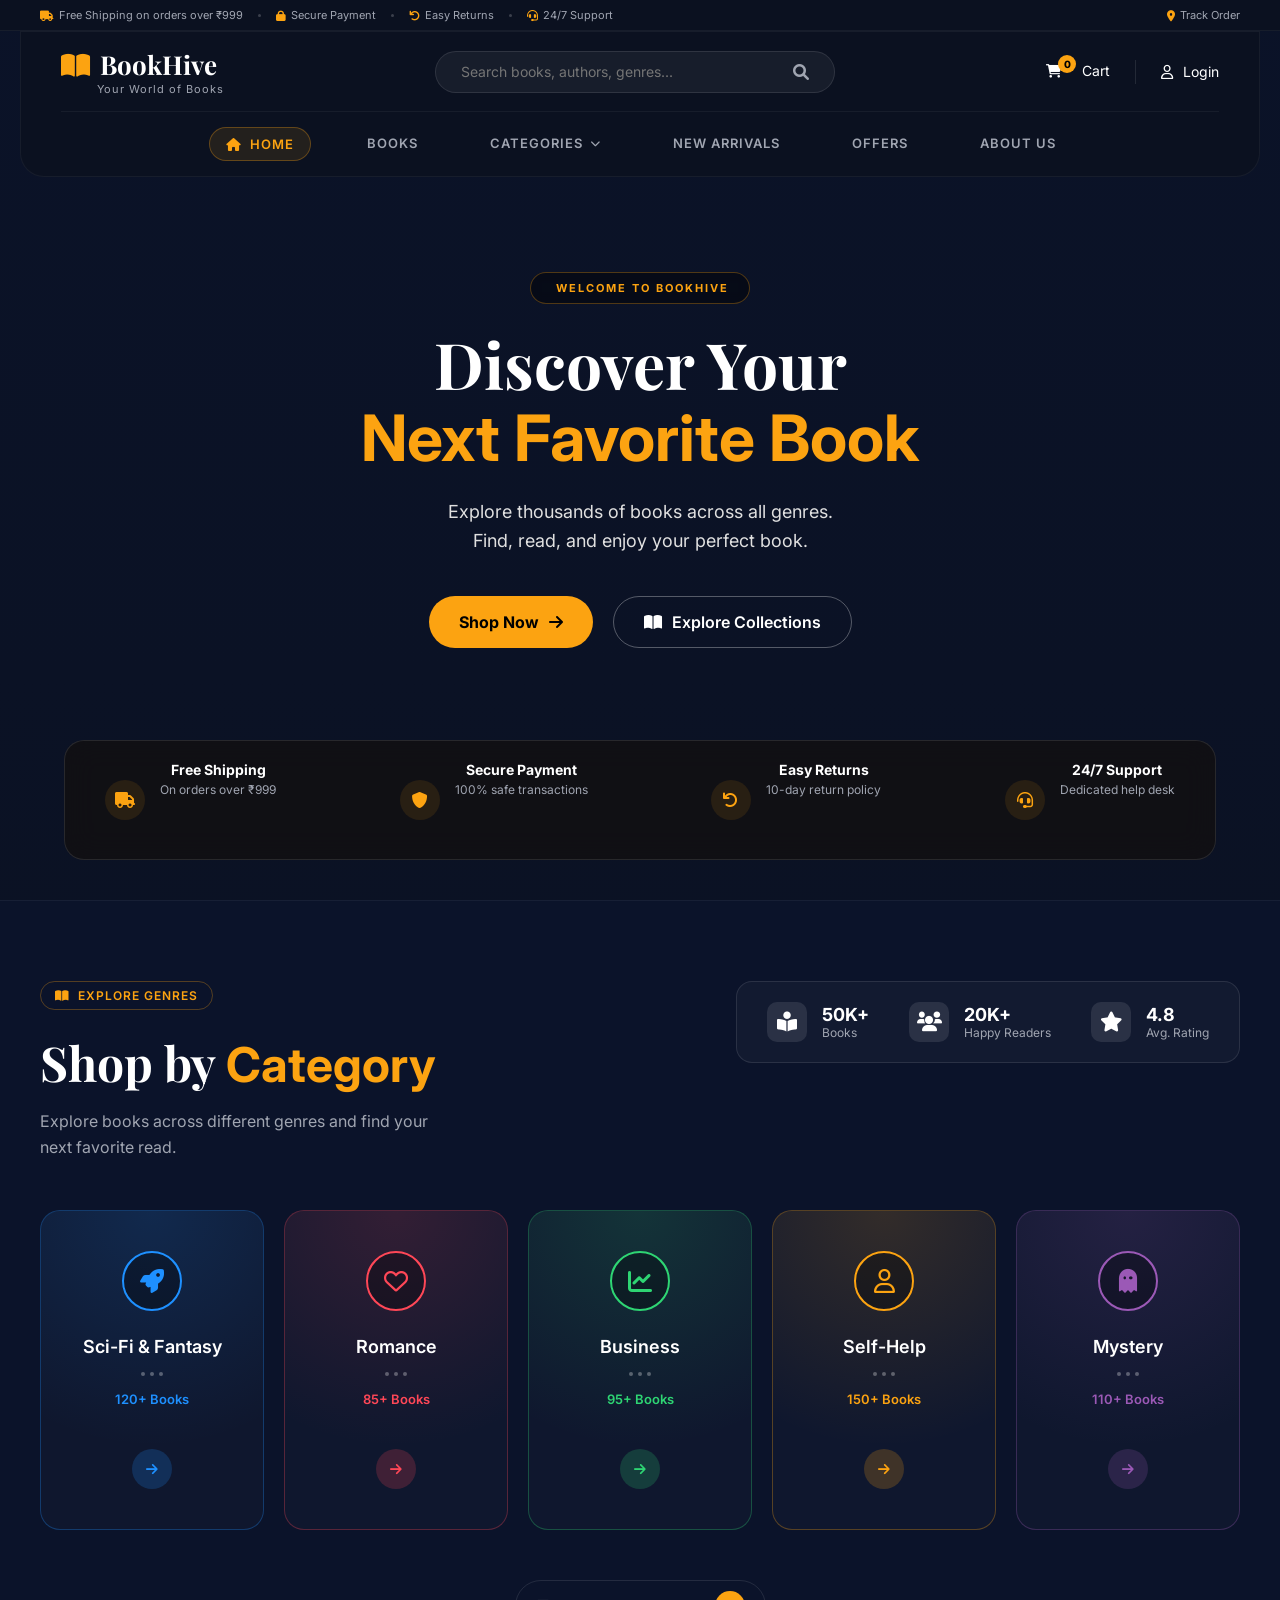
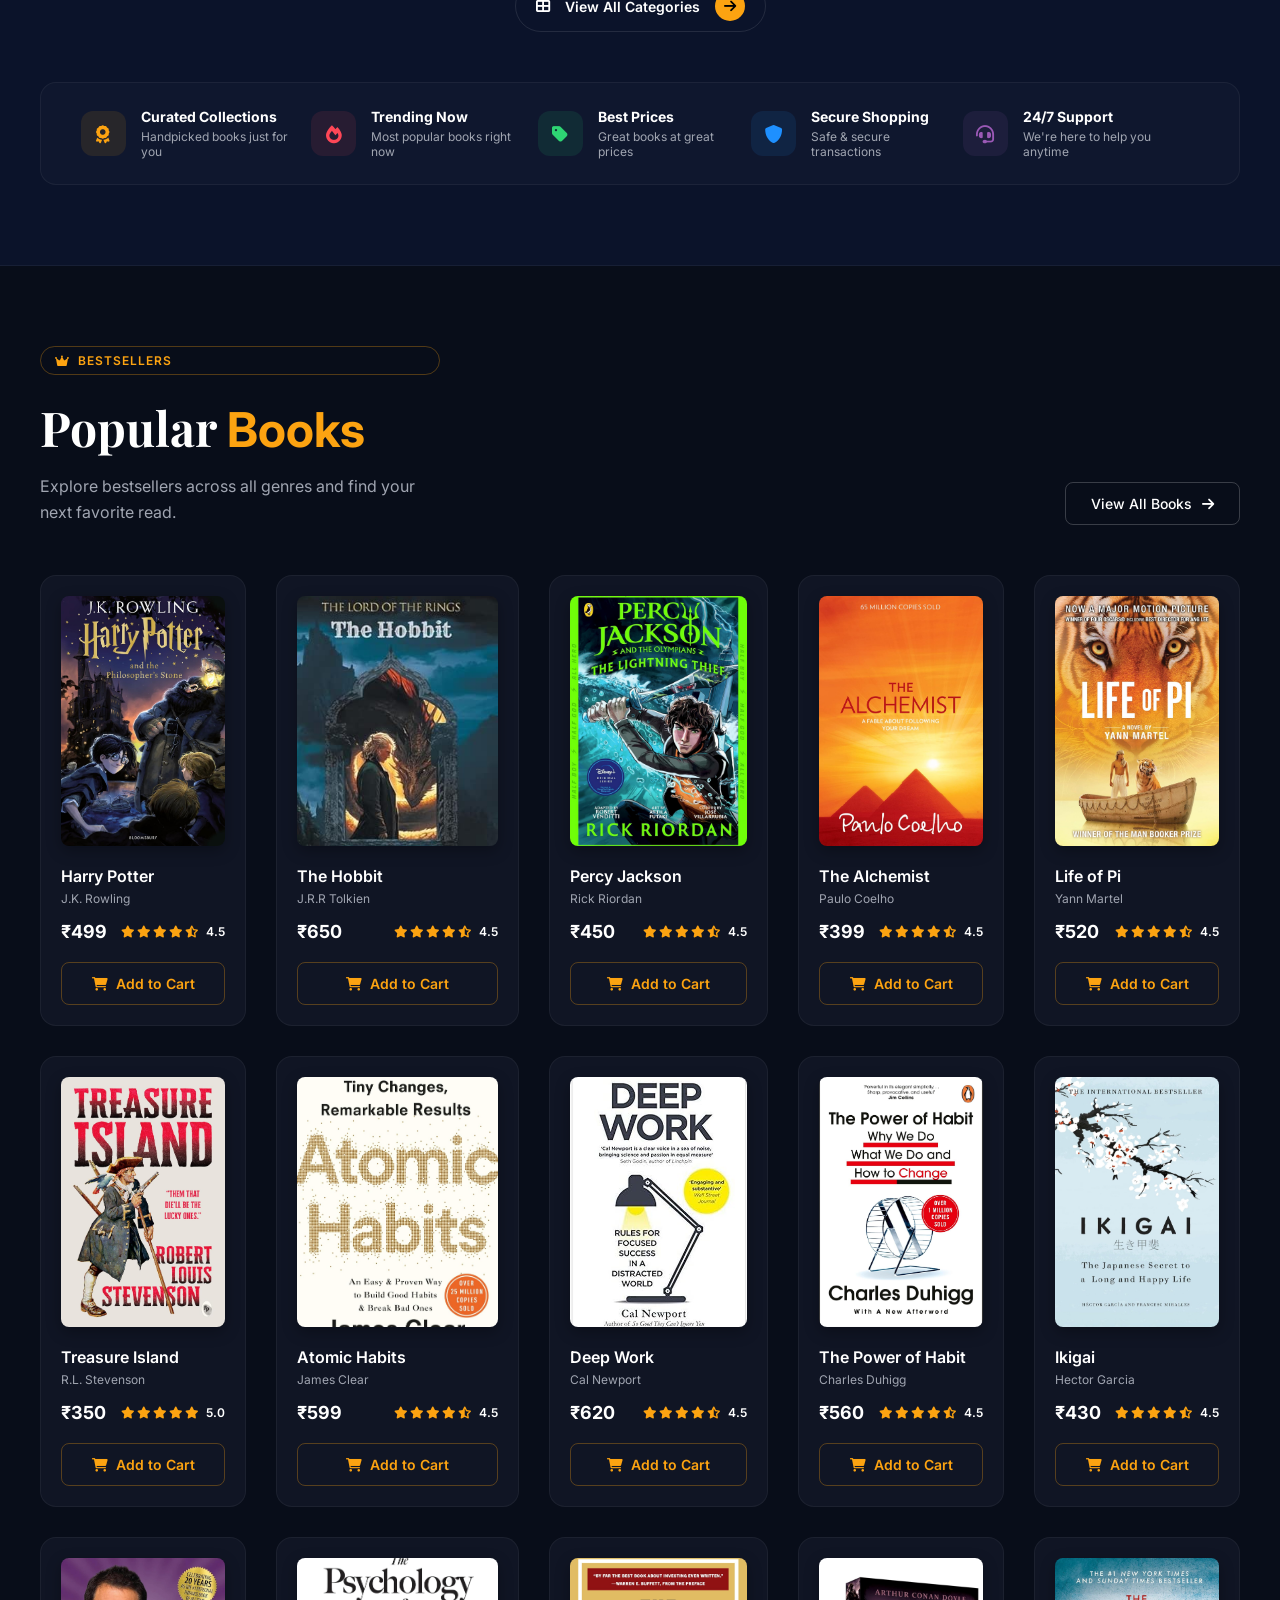
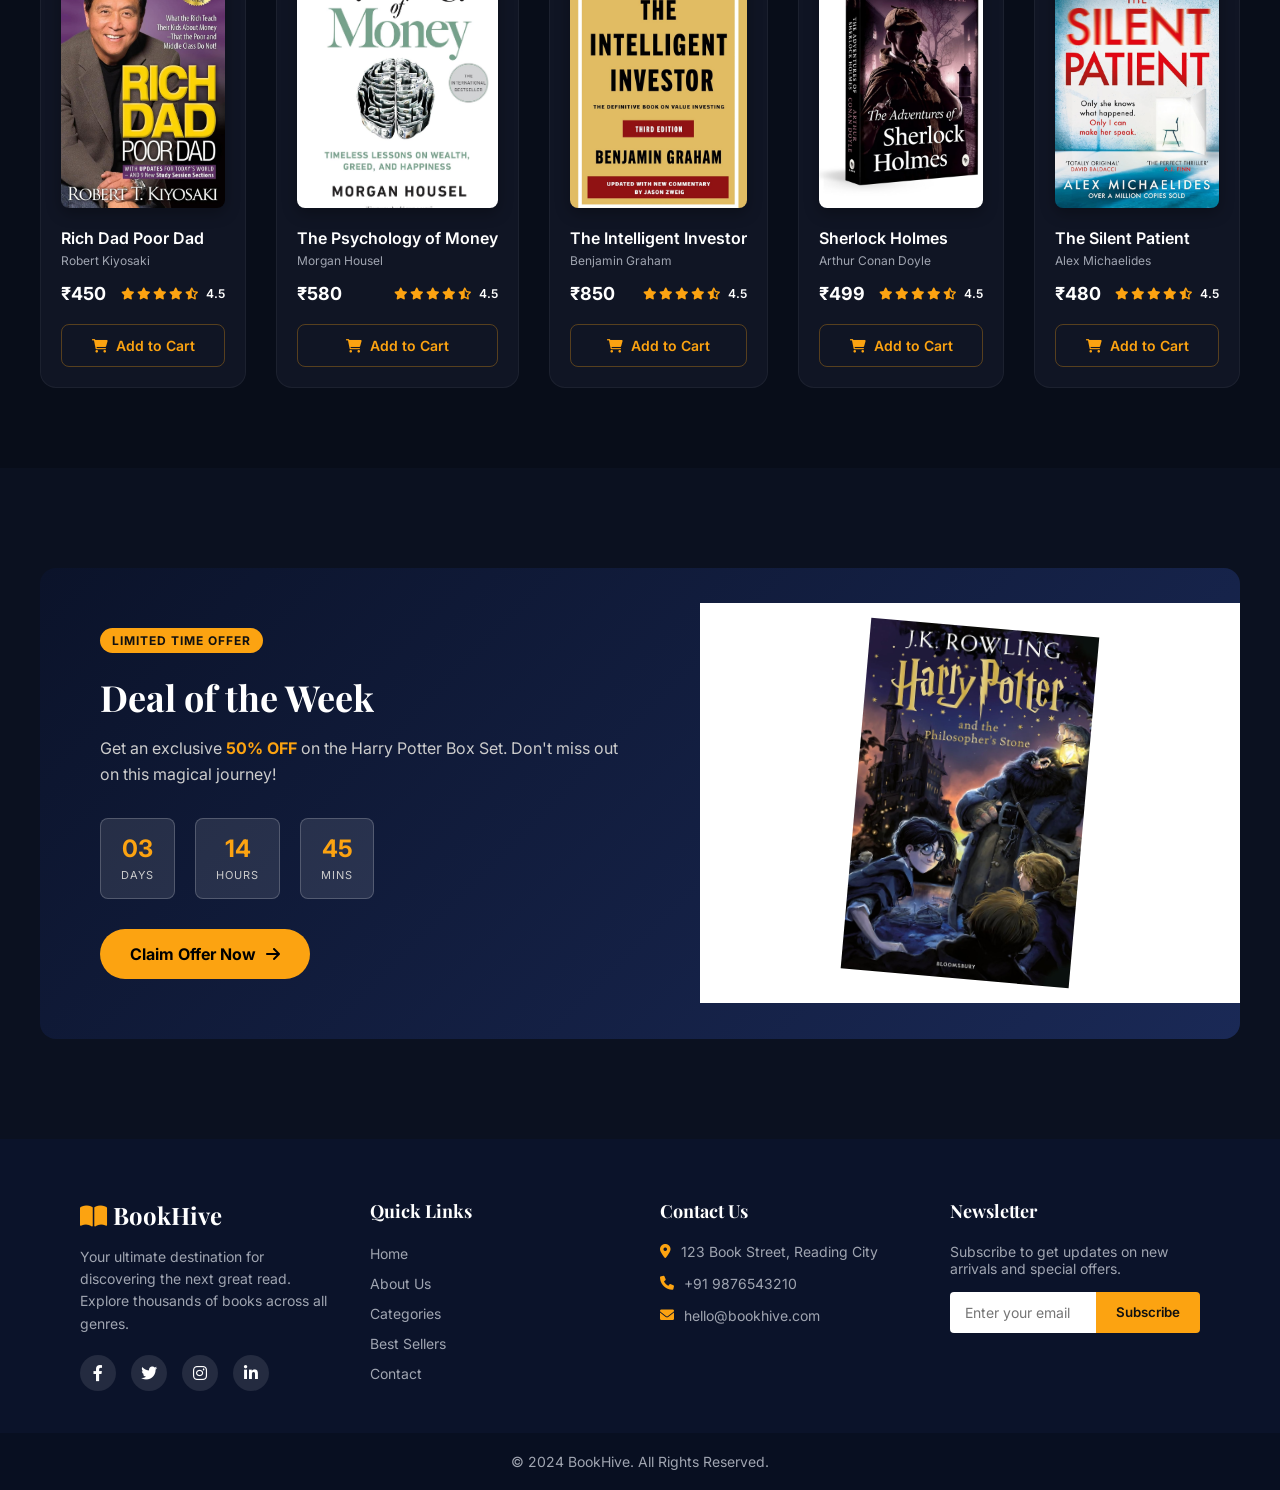
==== commit 73ec07ca: "About us" ====
--- a/index.html
+++ b/index.html
@@ -257,362 +257,242 @@
     
     <div class="premium-books-grid" id="books">
         <!-- Book 1 -->
-        <div class="premium-book-card">
-          <div class="card-badge" style="color: #fca311; background: #fca31120;"><i class="fas fa-star"></i> Bestseller</div>
-          <button class="heart-btn"><i class="far fa-heart"></i></button>
-          
-          <div class="premium-img-container">
+        <div class="card">
+          <div class="img-container">
             <img src="books img/1.jpg" alt="Harry Potter">
           </div>
-          
-          <div class="premium-card-content">
-            <h3 class="premium-book-title">Harry Potter</h3>
-            <p class="premium-author">J.K. Rowling</p>
-            
-            <div class="premium-price-rating">
-              <span class="premium-price">₹499</span>
-              <span class="premium-rating"><i class="fas fa-star"></i><i class="fas fa-star"></i><i class="fas fa-star"></i><i class="fas fa-star"></i><i class="fas fa-star-half-alt"></i> <span class="rating-num">4.5</span></span>
-            </div>
-            
-            <button class="premium-add-btn" onclick="addToCart()">
-              <i class="fas fa-shopping-cart"></i> Add to Cart
-            </button>
+          <div class="card-content">
+            <h3 class="book-title">Harry Potter</h3>
+            <p class="author">J.K. Rowling</p>
+            <div class="price-rating">
+              <span class="price">₹499</span>
+              <span class="rating"><i class="fas fa-star"></i><i class="fas fa-star"></i><i class="fas fa-star"></i><i class="fas fa-star"></i><i class="fas fa-star-half-alt"></i> <span class="rating-num">4.5</span></span>
+            </div>
+            <button class="add-to-cart-btn" onclick="addToCart()"><i class="fas fa-shopping-cart"></i> Add to Cart</button>
           </div>
         </div>
 
         <!-- Book 2 -->
-        <div class="premium-book-card">
-          <div class="card-badge" style="color: #2ed573; background: #2ed57320;"><i class="fas fa-fire"></i> Popular</div>
-          <button class="heart-btn"><i class="far fa-heart"></i></button>
-          
-          <div class="premium-img-container">
+        <div class="card">
+          <div class="img-container">
             <img src="books img/2.jpg" alt="The Hobbit">
           </div>
-          
-          <div class="premium-card-content">
-            <h3 class="premium-book-title">The Hobbit</h3>
-            <p class="premium-author">J.R.R Tolkien</p>
-            
-            <div class="premium-price-rating">
-              <span class="premium-price">₹650</span>
-              <span class="premium-rating"><i class="fas fa-star"></i><i class="fas fa-star"></i><i class="fas fa-star"></i><i class="fas fa-star"></i><i class="fas fa-star-half-alt"></i> <span class="rating-num">4.5</span></span>
-            </div>
-            
-            <button class="premium-add-btn" onclick="addToCart()">
-              <i class="fas fa-shopping-cart"></i> Add to Cart
-            </button>
+          <div class="card-content">
+            <h3 class="book-title">The Hobbit</h3>
+            <p class="author">J.R.R Tolkien</p>
+            <div class="price-rating">
+              <span class="price">₹650</span>
+              <span class="rating"><i class="fas fa-star"></i><i class="fas fa-star"></i><i class="fas fa-star"></i><i class="fas fa-star"></i><i class="fas fa-star-half-alt"></i> <span class="rating-num">4.5</span></span>
+            </div>
+            <button class="add-to-cart-btn" onclick="addToCart()"><i class="fas fa-shopping-cart"></i> Add to Cart</button>
           </div>
         </div>
 
         <!-- Book 3 -->
-        <div class="premium-book-card">
-          <div class="card-badge" style="color: #9b59b6; background: #9b59b620;"><i class="fas fa-sparkles"></i> New Arrival</div>
-          <button class="heart-btn"><i class="far fa-heart"></i></button>
-          
-          <div class="premium-img-container">
+        <div class="card">
+          <div class="img-container">
             <img src="books img/3.jpg" alt="Percy Jackson">
           </div>
-          
-          <div class="premium-card-content">
-            <h3 class="premium-book-title">Percy Jackson</h3>
-            <p class="premium-author">Rick Riordan</p>
-            
-            <div class="premium-price-rating">
-              <span class="premium-price">₹450</span>
-              <span class="premium-rating"><i class="fas fa-star"></i><i class="fas fa-star"></i><i class="fas fa-star"></i><i class="fas fa-star"></i><i class="fas fa-star-half-alt"></i> <span class="rating-num">4.5</span></span>
-            </div>
-            
-            <button class="premium-add-btn" onclick="addToCart()">
-              <i class="fas fa-shopping-cart"></i> Add to Cart
-            </button>
+          <div class="card-content">
+            <h3 class="book-title">Percy Jackson</h3>
+            <p class="author">Rick Riordan</p>
+            <div class="price-rating">
+              <span class="price">₹450</span>
+              <span class="rating"><i class="fas fa-star"></i><i class="fas fa-star"></i><i class="fas fa-star"></i><i class="fas fa-star"></i><i class="fas fa-star-half-alt"></i> <span class="rating-num">4.5</span></span>
+            </div>
+            <button class="add-to-cart-btn" onclick="addToCart()"><i class="fas fa-shopping-cart"></i> Add to Cart</button>
           </div>
         </div>
 
         <!-- Book 4 -->
-        <div class="premium-book-card">
-          <div class="card-badge" style="color: #ff4757; background: #ff475720;"><i class="fas fa-chart-line"></i> Trending</div>
-          <button class="heart-btn"><i class="far fa-heart"></i></button>
-          
-          <div class="premium-img-container">
+        <div class="card">
+          <div class="img-container">
             <img src="books img/4.jpg" alt="The Alchemist">
           </div>
-          
-          <div class="premium-card-content">
-            <h3 class="premium-book-title">The Alchemist</h3>
-            <p class="premium-author">Paulo Coelho</p>
-            
-            <div class="premium-price-rating">
-              <span class="premium-price">₹399</span>
-              <span class="premium-rating"><i class="fas fa-star"></i><i class="fas fa-star"></i><i class="fas fa-star"></i><i class="fas fa-star"></i><i class="fas fa-star-half-alt"></i> <span class="rating-num">4.5</span></span>
-            </div>
-            
-            <button class="premium-add-btn" onclick="addToCart()">
-              <i class="fas fa-shopping-cart"></i> Add to Cart
-            </button>
+          <div class="card-content">
+            <h3 class="book-title">The Alchemist</h3>
+            <p class="author">Paulo Coelho</p>
+            <div class="price-rating">
+              <span class="price">₹399</span>
+              <span class="rating"><i class="fas fa-star"></i><i class="fas fa-star"></i><i class="fas fa-star"></i><i class="fas fa-star"></i><i class="fas fa-star-half-alt"></i> <span class="rating-num">4.5</span></span>
+            </div>
+            <button class="add-to-cart-btn" onclick="addToCart()"><i class="fas fa-shopping-cart"></i> Add to Cart</button>
           </div>
         </div>
 
         <!-- Book 5 -->
-        <div class="premium-book-card">
-          <div class="card-badge" style="color: #fca311; background: #fca31120;"><i class="fas fa-star"></i> Bestseller</div>
-          <button class="heart-btn"><i class="far fa-heart"></i></button>
-          
-          <div class="premium-img-container">
+        <div class="card">
+          <div class="img-container">
             <img src="books img/5.jpg" alt="Life of Pi">
           </div>
-          
-          <div class="premium-card-content">
-            <h3 class="premium-book-title">Life of Pi</h3>
-            <p class="premium-author">Yann Martel</p>
-            
-            <div class="premium-price-rating">
-              <span class="premium-price">₹520</span>
-              <span class="premium-rating"><i class="fas fa-star"></i><i class="fas fa-star"></i><i class="fas fa-star"></i><i class="fas fa-star"></i><i class="fas fa-star-half-alt"></i> <span class="rating-num">4.5</span></span>
-            </div>
-            
-            <button class="premium-add-btn" onclick="addToCart()">
-              <i class="fas fa-shopping-cart"></i> Add to Cart
-            </button>
+          <div class="card-content">
+            <h3 class="book-title">Life of Pi</h3>
+            <p class="author">Yann Martel</p>
+            <div class="price-rating">
+              <span class="price">₹520</span>
+              <span class="rating"><i class="fas fa-star"></i><i class="fas fa-star"></i><i class="fas fa-star"></i><i class="fas fa-star"></i><i class="fas fa-star-half-alt"></i> <span class="rating-num">4.5</span></span>
+            </div>
+            <button class="add-to-cart-btn" onclick="addToCart()"><i class="fas fa-shopping-cart"></i> Add to Cart</button>
           </div>
         </div>
 
         <!-- Book 6 -->
-        <div class="premium-book-card">
-          <div class="card-badge" style="color: #2ed573; background: #2ed57320;"><i class="fas fa-fire"></i> Popular</div>
-          <button class="heart-btn"><i class="far fa-heart"></i></button>
-          
-          <div class="premium-img-container">
+        <div class="card">
+          <div class="img-container">
             <img src="books img/6.jpg" alt="Treasure Island">
           </div>
-          
-          <div class="premium-card-content">
-            <h3 class="premium-book-title">Treasure Island</h3>
-            <p class="premium-author">R.L. Stevenson</p>
-            
-            <div class="premium-price-rating">
-              <span class="premium-price">₹350</span>
-              <span class="premium-rating"><i class="fas fa-star"></i><i class="fas fa-star"></i><i class="fas fa-star"></i><i class="fas fa-star"></i><i class="fas fa-star"></i> <span class="rating-num">5.0</span></span>
-            </div>
-            
-            <button class="premium-add-btn" onclick="addToCart()">
-              <i class="fas fa-shopping-cart"></i> Add to Cart
-            </button>
+          <div class="card-content">
+            <h3 class="book-title">Treasure Island</h3>
+            <p class="author">R.L. Stevenson</p>
+            <div class="price-rating">
+              <span class="price">₹350</span>
+              <span class="rating"><i class="fas fa-star"></i><i class="fas fa-star"></i><i class="fas fa-star"></i><i class="fas fa-star"></i><i class="fas fa-star"></i> <span class="rating-num">5.0</span></span>
+            </div>
+            <button class="add-to-cart-btn" onclick="addToCart()"><i class="fas fa-shopping-cart"></i> Add to Cart</button>
           </div>
         </div>
 
         <!-- Book 7 -->
-        <div class="premium-book-card">
-          <div class="card-badge" style="color: #9b59b6; background: #9b59b620;"><i class="fas fa-sparkles"></i> New Arrival</div>
-          <button class="heart-btn"><i class="far fa-heart"></i></button>
-          
-          <div class="premium-img-container">
+        <div class="card">
+          <div class="img-container">
             <img src="books img/7.jpg" alt="Atomic Habits">
           </div>
-          
-          <div class="premium-card-content">
-            <h3 class="premium-book-title">Atomic Habits</h3>
-            <p class="premium-author">James Clear</p>
-            
-            <div class="premium-price-rating">
-              <span class="premium-price">₹599</span>
-              <span class="premium-rating"><i class="fas fa-star"></i><i class="fas fa-star"></i><i class="fas fa-star"></i><i class="fas fa-star"></i><i class="fas fa-star-half-alt"></i> <span class="rating-num">4.5</span></span>
-            </div>
-            
-            <button class="premium-add-btn" onclick="addToCart()">
-              <i class="fas fa-shopping-cart"></i> Add to Cart
-            </button>
+          <div class="card-content">
+            <h3 class="book-title">Atomic Habits</h3>
+            <p class="author">James Clear</p>
+            <div class="price-rating">
+              <span class="price">₹599</span>
+              <span class="rating"><i class="fas fa-star"></i><i class="fas fa-star"></i><i class="fas fa-star"></i><i class="fas fa-star"></i><i class="fas fa-star-half-alt"></i> <span class="rating-num">4.5</span></span>
+            </div>
+            <button class="add-to-cart-btn" onclick="addToCart()"><i class="fas fa-shopping-cart"></i> Add to Cart</button>
           </div>
         </div>
 
         <!-- Book 8 -->
-        <div class="premium-book-card">
-          <div class="card-badge" style="color: #ff4757; background: #ff475720;"><i class="fas fa-chart-line"></i> Trending</div>
-          <button class="heart-btn"><i class="far fa-heart"></i></button>
-          
-          <div class="premium-img-container">
+        <div class="card">
+          <div class="img-container">
             <img src="books img/8.jpg" alt="Deep Work">
           </div>
-          
-          <div class="premium-card-content">
-            <h3 class="premium-book-title">Deep Work</h3>
-            <p class="premium-author">Cal Newport</p>
-            
-            <div class="premium-price-rating">
-              <span class="premium-price">₹620</span>
-              <span class="premium-rating"><i class="fas fa-star"></i><i class="fas fa-star"></i><i class="fas fa-star"></i><i class="fas fa-star"></i><i class="fas fa-star-half-alt"></i> <span class="rating-num">4.5</span></span>
-            </div>
-            
-            <button class="premium-add-btn" onclick="addToCart()">
-              <i class="fas fa-shopping-cart"></i> Add to Cart
-            </button>
+          <div class="card-content">
+            <h3 class="book-title">Deep Work</h3>
+            <p class="author">Cal Newport</p>
+            <div class="price-rating">
+              <span class="price">₹620</span>
+              <span class="rating"><i class="fas fa-star"></i><i class="fas fa-star"></i><i class="fas fa-star"></i><i class="fas fa-star"></i><i class="fas fa-star-half-alt"></i> <span class="rating-num">4.5</span></span>
+            </div>
+            <button class="add-to-cart-btn" onclick="addToCart()"><i class="fas fa-shopping-cart"></i> Add to Cart</button>
           </div>
         </div>
 
         <!-- Book 9 -->
-        <div class="premium-book-card">
-          <div class="card-badge" style="color: #fca311; background: #fca31120;"><i class="fas fa-star"></i> Bestseller</div>
-          <button class="heart-btn"><i class="far fa-heart"></i></button>
-          
-          <div class="premium-img-container">
+        <div class="card">
+          <div class="img-container">
             <img src="books img/9.jpg" alt="The Power of Habit">
           </div>
-          
-          <div class="premium-card-content">
-            <h3 class="premium-book-title">The Power of Habit</h3>
-            <p class="premium-author">Charles Duhigg</p>
-            
-            <div class="premium-price-rating">
-              <span class="premium-price">₹560</span>
-              <span class="premium-rating"><i class="fas fa-star"></i><i class="fas fa-star"></i><i class="fas fa-star"></i><i class="fas fa-star"></i><i class="fas fa-star-half-alt"></i> <span class="rating-num">4.5</span></span>
-            </div>
-            
-            <button class="premium-add-btn" onclick="addToCart()">
-              <i class="fas fa-shopping-cart"></i> Add to Cart
-            </button>
+          <div class="card-content">
+            <h3 class="book-title">The Power of Habit</h3>
+            <p class="author">Charles Duhigg</p>
+            <div class="price-rating">
+              <span class="price">₹560</span>
+              <span class="rating"><i class="fas fa-star"></i><i class="fas fa-star"></i><i class="fas fa-star"></i><i class="fas fa-star"></i><i class="fas fa-star-half-alt"></i> <span class="rating-num">4.5</span></span>
+            </div>
+            <button class="add-to-cart-btn" onclick="addToCart()"><i class="fas fa-shopping-cart"></i> Add to Cart</button>
           </div>
         </div>
 
         <!-- Book 10 -->
-        <div class="premium-book-card">
-          <div class="card-badge" style="color: #2ed573; background: #2ed57320;"><i class="fas fa-fire"></i> Popular</div>
-          <button class="heart-btn"><i class="far fa-heart"></i></button>
-          
-          <div class="premium-img-container">
+        <div class="card">
+          <div class="img-container">
             <img src="books img/10.jpg" alt="Ikigai">
           </div>
-          
-          <div class="premium-card-content">
-            <h3 class="premium-book-title">Ikigai</h3>
-            <p class="premium-author">Hector Garcia</p>
-            
-            <div class="premium-price-rating">
-              <span class="premium-price">₹430</span>
-              <span class="premium-rating"><i class="fas fa-star"></i><i class="fas fa-star"></i><i class="fas fa-star"></i><i class="fas fa-star"></i><i class="fas fa-star-half-alt"></i> <span class="rating-num">4.5</span></span>
-            </div>
-            
-            <button class="premium-add-btn" onclick="addToCart()">
-              <i class="fas fa-shopping-cart"></i> Add to Cart
-            </button>
+          <div class="card-content">
+            <h3 class="book-title">Ikigai</h3>
+            <p class="author">Hector Garcia</p>
+            <div class="price-rating">
+              <span class="price">₹430</span>
+              <span class="rating"><i class="fas fa-star"></i><i class="fas fa-star"></i><i class="fas fa-star"></i><i class="fas fa-star"></i><i class="fas fa-star-half-alt"></i> <span class="rating-num">4.5</span></span>
+            </div>
+            <button class="add-to-cart-btn" onclick="addToCart()"><i class="fas fa-shopping-cart"></i> Add to Cart</button>
           </div>
         </div>
 
         <!-- Book 11 -->
-        <div class="premium-book-card">
-          <div class="card-badge" style="color: #9b59b6; background: #9b59b620;"><i class="fas fa-sparkles"></i> New Arrival</div>
-          <button class="heart-btn"><i class="far fa-heart"></i></button>
-          
-          <div class="premium-img-container">
+        <div class="card">
+          <div class="img-container">
             <img src="books img/11.jpg" alt="Rich Dad Poor Dad">
           </div>
-          
-          <div class="premium-card-content">
-            <h3 class="premium-book-title">Rich Dad Poor Dad</h3>
-            <p class="premium-author">Robert Kiyosaki</p>
-            
-            <div class="premium-price-rating">
-              <span class="premium-price">₹450</span>
-              <span class="premium-rating"><i class="fas fa-star"></i><i class="fas fa-star"></i><i class="fas fa-star"></i><i class="fas fa-star"></i><i class="fas fa-star-half-alt"></i> <span class="rating-num">4.5</span></span>
-            </div>
-            
-            <button class="premium-add-btn" onclick="addToCart()">
-              <i class="fas fa-shopping-cart"></i> Add to Cart
-            </button>
+          <div class="card-content">
+            <h3 class="book-title">Rich Dad Poor Dad</h3>
+            <p class="author">Robert Kiyosaki</p>
+            <div class="price-rating">
+              <span class="price">₹450</span>
+              <span class="rating"><i class="fas fa-star"></i><i class="fas fa-star"></i><i class="fas fa-star"></i><i class="fas fa-star"></i><i class="fas fa-star-half-alt"></i> <span class="rating-num">4.5</span></span>
+            </div>
+            <button class="add-to-cart-btn" onclick="addToCart()"><i class="fas fa-shopping-cart"></i> Add to Cart</button>
           </div>
         </div>
 
         <!-- Book 12 -->
-        <div class="premium-book-card">
-          <div class="card-badge" style="color: #ff4757; background: #ff475720;"><i class="fas fa-chart-line"></i> Trending</div>
-          <button class="heart-btn"><i class="far fa-heart"></i></button>
-          
-          <div class="premium-img-container">
+        <div class="card">
+          <div class="img-container">
             <img src="books img/12.jpg" alt="The Psychology of Money">
           </div>
-          
-          <div class="premium-card-content">
-            <h3 class="premium-book-title">The Psychology of Money</h3>
-            <p class="premium-author">Morgan Housel</p>
-            
-            <div class="premium-price-rating">
-              <span class="premium-price">₹580</span>
-              <span class="premium-rating"><i class="fas fa-star"></i><i class="fas fa-star"></i><i class="fas fa-star"></i><i class="fas fa-star"></i><i class="fas fa-star-half-alt"></i> <span class="rating-num">4.5</span></span>
-            </div>
-            
-            <button class="premium-add-btn" onclick="addToCart()">
-              <i class="fas fa-shopping-cart"></i> Add to Cart
-            </button>
+          <div class="card-content">
+            <h3 class="book-title">The Psychology of Money</h3>
+            <p class="author">Morgan Housel</p>
+            <div class="price-rating">
+              <span class="price">₹580</span>
+              <span class="rating"><i class="fas fa-star"></i><i class="fas fa-star"></i><i class="fas fa-star"></i><i class="fas fa-star"></i><i class="fas fa-star-half-alt"></i> <span class="rating-num">4.5</span></span>
+            </div>
+            <button class="add-to-cart-btn" onclick="addToCart()"><i class="fas fa-shopping-cart"></i> Add to Cart</button>
           </div>
         </div>
 
         <!-- Book 13 -->
-        <div class="premium-book-card">
-          <div class="card-badge" style="color: #fca311; background: #fca31120;"><i class="fas fa-star"></i> Bestseller</div>
-          <button class="heart-btn"><i class="far fa-heart"></i></button>
-          
-          <div class="premium-img-container">
+        <div class="card">
+          <div class="img-container">
             <img src="books img/13.jpg" alt="The Intelligent Investor">
           </div>
-          
-          <div class="premium-card-content">
-            <h3 class="premium-book-title">The Intelligent Investor</h3>
-            <p class="premium-author">Benjamin Graham</p>
-            
-            <div class="premium-price-rating">
-              <span class="premium-price">₹850</span>
-              <span class="premium-rating"><i class="fas fa-star"></i><i class="fas fa-star"></i><i class="fas fa-star"></i><i class="fas fa-star"></i><i class="fas fa-star-half-alt"></i> <span class="rating-num">4.5</span></span>
-            </div>
-            
-            <button class="premium-add-btn" onclick="addToCart()">
-              <i class="fas fa-shopping-cart"></i> Add to Cart
-            </button>
+          <div class="card-content">
+            <h3 class="book-title">The Intelligent Investor</h3>
+            <p class="author">Benjamin Graham</p>
+            <div class="price-rating">
+              <span class="price">₹850</span>
+              <span class="rating"><i class="fas fa-star"></i><i class="fas fa-star"></i><i class="fas fa-star"></i><i class="fas fa-star"></i><i class="fas fa-star-half-alt"></i> <span class="rating-num">4.5</span></span>
+            </div>
+            <button class="add-to-cart-btn" onclick="addToCart()"><i class="fas fa-shopping-cart"></i> Add to Cart</button>
           </div>
         </div>
 
         <!-- Book 14 -->
-        <div class="premium-book-card">
-          <div class="card-badge" style="color: #2ed573; background: #2ed57320;"><i class="fas fa-fire"></i> Popular</div>
-          <button class="heart-btn"><i class="far fa-heart"></i></button>
-          
-          <div class="premium-img-container">
+        <div class="card">
+          <div class="img-container">
             <img src="books img/14.jpg" alt="Sherlock Holmes">
           </div>
-          
-          <div class="premium-card-content">
-            <h3 class="premium-book-title">Sherlock Holmes</h3>
-            <p class="premium-author">Arthur Conan Doyle</p>
-            
-            <div class="premium-price-rating">
-              <span class="premium-price">₹499</span>
-              <span class="premium-rating"><i class="fas fa-star"></i><i class="fas fa-star"></i><i class="fas fa-star"></i><i class="fas fa-star"></i><i class="fas fa-star-half-alt"></i> <span class="rating-num">4.5</span></span>
-            </div>
-            
-            <button class="premium-add-btn" onclick="addToCart()">
-              <i class="fas fa-shopping-cart"></i> Add to Cart
-            </button>
+          <div class="card-content">
+            <h3 class="book-title">Sherlock Holmes</h3>
+            <p class="author">Arthur Conan Doyle</p>
+            <div class="price-rating">
+              <span class="price">₹499</span>
+              <span class="rating"><i class="fas fa-star"></i><i class="fas fa-star"></i><i class="fas fa-star"></i><i class="fas fa-star"></i><i class="fas fa-star-half-alt"></i> <span class="rating-num">4.5</span></span>
+            </div>
+            <button class="add-to-cart-btn" onclick="addToCart()"><i class="fas fa-shopping-cart"></i> Add to Cart</button>
           </div>
         </div>
 
         <!-- Book 15 -->
-        <div class="premium-book-card">
-          <div class="card-badge" style="color: #9b59b6; background: #9b59b620;"><i class="fas fa-sparkles"></i> New Arrival</div>
-          <button class="heart-btn"><i class="far fa-heart"></i></button>
-          
-          <div class="premium-img-container">
+        <div class="card">
+          <div class="img-container">
             <img src="books img/15.jpg" alt="The Silent Patient">
           </div>
-          
-          <div class="premium-card-content">
-            <h3 class="premium-book-title">The Silent Patient</h3>
-            <p class="premium-author">Alex Michaelides</p>
-            
-            <div class="premium-price-rating">
-              <span class="premium-price">₹480</span>
-              <span class="premium-rating"><i class="fas fa-star"></i><i class="fas fa-star"></i><i class="fas fa-star"></i><i class="fas fa-star"></i><i class="fas fa-star-half-alt"></i> <span class="rating-num">4.5</span></span>
-            </div>
-            
-            <button class="premium-add-btn" onclick="addToCart()">
-              <i class="fas fa-shopping-cart"></i> Add to Cart
-            </button>
+          <div class="card-content">
+            <h3 class="book-title">The Silent Patient</h3>
+            <p class="author">Alex Michaelides</p>
+            <div class="price-rating">
+              <span class="price">₹480</span>
+              <span class="rating"><i class="fas fa-star"></i><i class="fas fa-star"></i><i class="fas fa-star"></i><i class="fas fa-star"></i><i class="fas fa-star-half-alt"></i> <span class="rating-num">4.5</span></span>
+            </div>
+            <button class="add-to-cart-btn" onclick="addToCart()"><i class="fas fa-shopping-cart"></i> Add to Cart</button>
           </div>
         </div>
 
--- a/style.css
+++ b/style.css
@@ -164,6 +164,10 @@
   position: absolute;
   top: -8px;
   left: 12px;
+}
+
+.cart {
+  gap: 20px;
 }
 
 .nav-links {
@@ -1298,8 +1302,8 @@
 }
 
 .basic-features ul {
-  list-style-type: square;
-  padding-left: 20px;
+  list-style-type: none;
+  padding-left: 0;
   color: #a0a5b1;
 }
 
@@ -1343,7 +1347,7 @@
 
 .about-hero {
   background: linear-gradient(135deg, rgba(11,17,32,1) 0%, rgba(16,21,36,1) 100%);
-  padding: 180px 20px 80px; /* Add padding for premium header */
+  padding: 130px 20px 20px; /* Reduced padding to fit on first page above the fold */
   text-align: center;
   color: white;
 }
@@ -1366,7 +1370,7 @@
 .about-mission {
   display: flex;
   max-width: 1200px;
-  margin: 80px auto;
+  margin: 20px auto 60px; /* Reduced top/bottom margin to pull content up */
   padding: 0 40px;
   gap: 60px;
   align-items: center;
@@ -1419,6 +1423,8 @@
 
 .mission-image img {
   width: 100%;
+  max-height: 310px; /* Prevents the image from pushing below the viewport fold */
+  object-fit: cover;
   border-radius: 12px;
   box-shadow: 0 20px 40px rgba(10, 25, 47, 0.1);
 }
@@ -1511,3 +1517,118 @@
   color: #a0a5b1;
   line-height: 1.5;
 }
+
+/* Standard Book Card Styles */
+.card {
+  background: #101524;
+  border-radius: 16px;
+  padding: 20px;
+  display: flex;
+  flex-direction: column;
+  position: relative;
+  border: 1px solid rgba(255, 255, 255, 0.05);
+  transition: transform 0.3s ease, box-shadow 0.3s ease, border-color 0.3s;
+}
+
+.card:hover {
+  transform: translateY(-5px);
+  box-shadow: 0 10px 30px rgba(0,0,0,0.5);
+  border-color: rgba(252, 163, 17, 0.3);
+}
+
+.img-container {
+  height: 250px;
+  border-radius: 8px;
+  overflow: hidden;
+  margin-bottom: 20px;
+  box-shadow: 0 5px 15px rgba(0,0,0,0.3);
+}
+
+.img-container img {
+  width: 100%;
+  height: 100%;
+  object-fit: cover;
+  transition: transform 0.4s ease;
+}
+
+.card:hover .img-container img {
+  transform: scale(1.05);
+}
+
+.card-content {
+  display: flex;
+  flex-direction: column;
+  flex-grow: 1;
+}
+
+.book-title {
+  color: #fff;
+  font-size: 16px;
+  font-weight: 600;
+  margin-bottom: 5px;
+  white-space: nowrap;
+  overflow: hidden;
+  text-overflow: ellipsis;
+}
+
+.author {
+  color: #a0a5b1;
+  font-size: 12px;
+  margin-bottom: 15px;
+}
+
+.price-rating {
+  display: flex;
+  justify-content: space-between;
+  align-items: center;
+  margin-bottom: 20px;
+}
+
+.price {
+  color: #fff;
+  font-size: 18px;
+  font-weight: 700;
+}
+
+.rating {
+  font-size: 12px;
+  color: #fca311;
+  display: flex;
+  align-items: center;
+  gap: 2px;
+}
+
+.rating-num {
+  color: #fff;
+  margin-left: 5px;
+  font-weight: 600;
+}
+
+.add-to-cart-btn {
+  background: transparent;
+  color: #fca311;
+  border: 1px solid rgba(252, 163, 17, 0.3);
+  padding: 12px;
+  border-radius: 8px;
+  font-size: 14px;
+  font-weight: 600;
+  cursor: pointer;
+  display: flex;
+  justify-content: center;
+  align-items: center;
+  gap: 8px;
+  margin-top: auto;
+  transition: all 0.3s ease;
+}
+
+.add-to-cart-btn:hover {
+  background: rgba(252, 163, 17, 0.1);
+  border-color: #fca311;
+}
+
+.swipeable-books .card {
+  min-width: 240px;
+  max-width: 240px;
+  flex: 0 0 auto;
+}
+
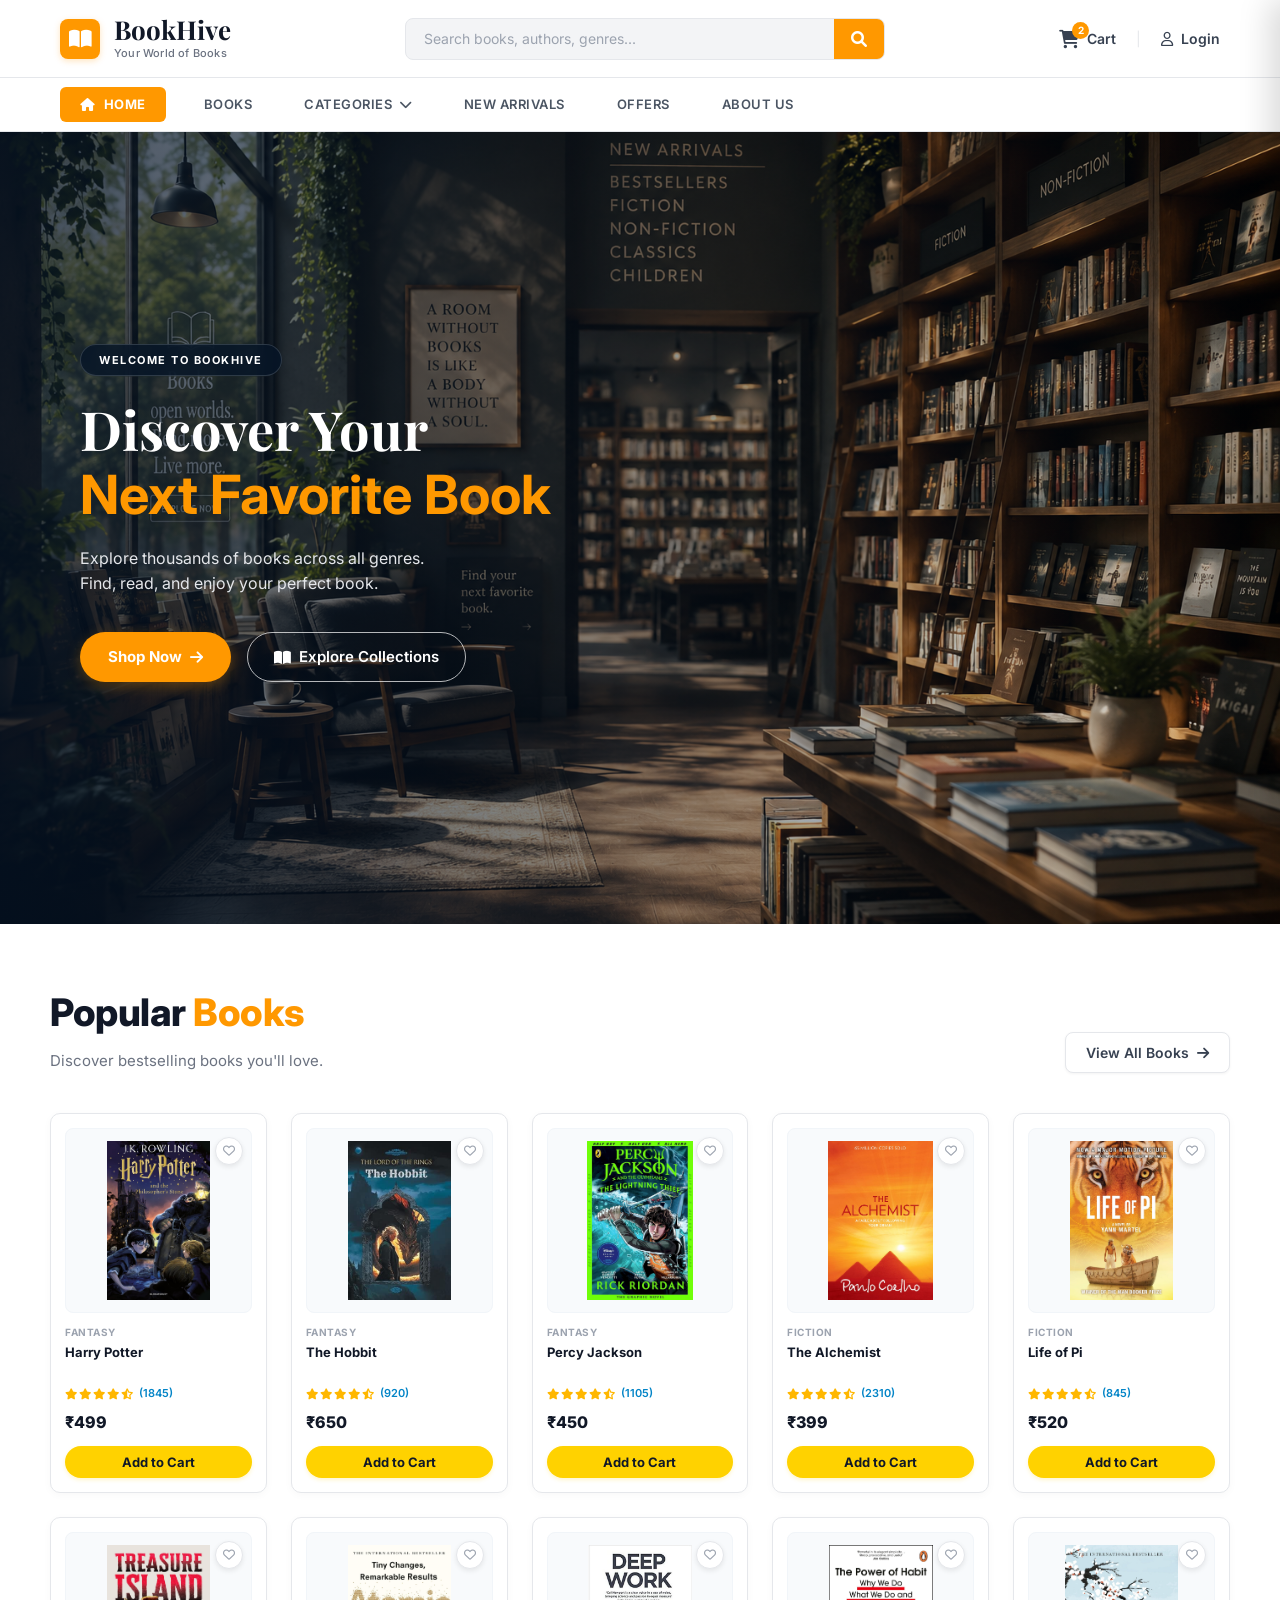
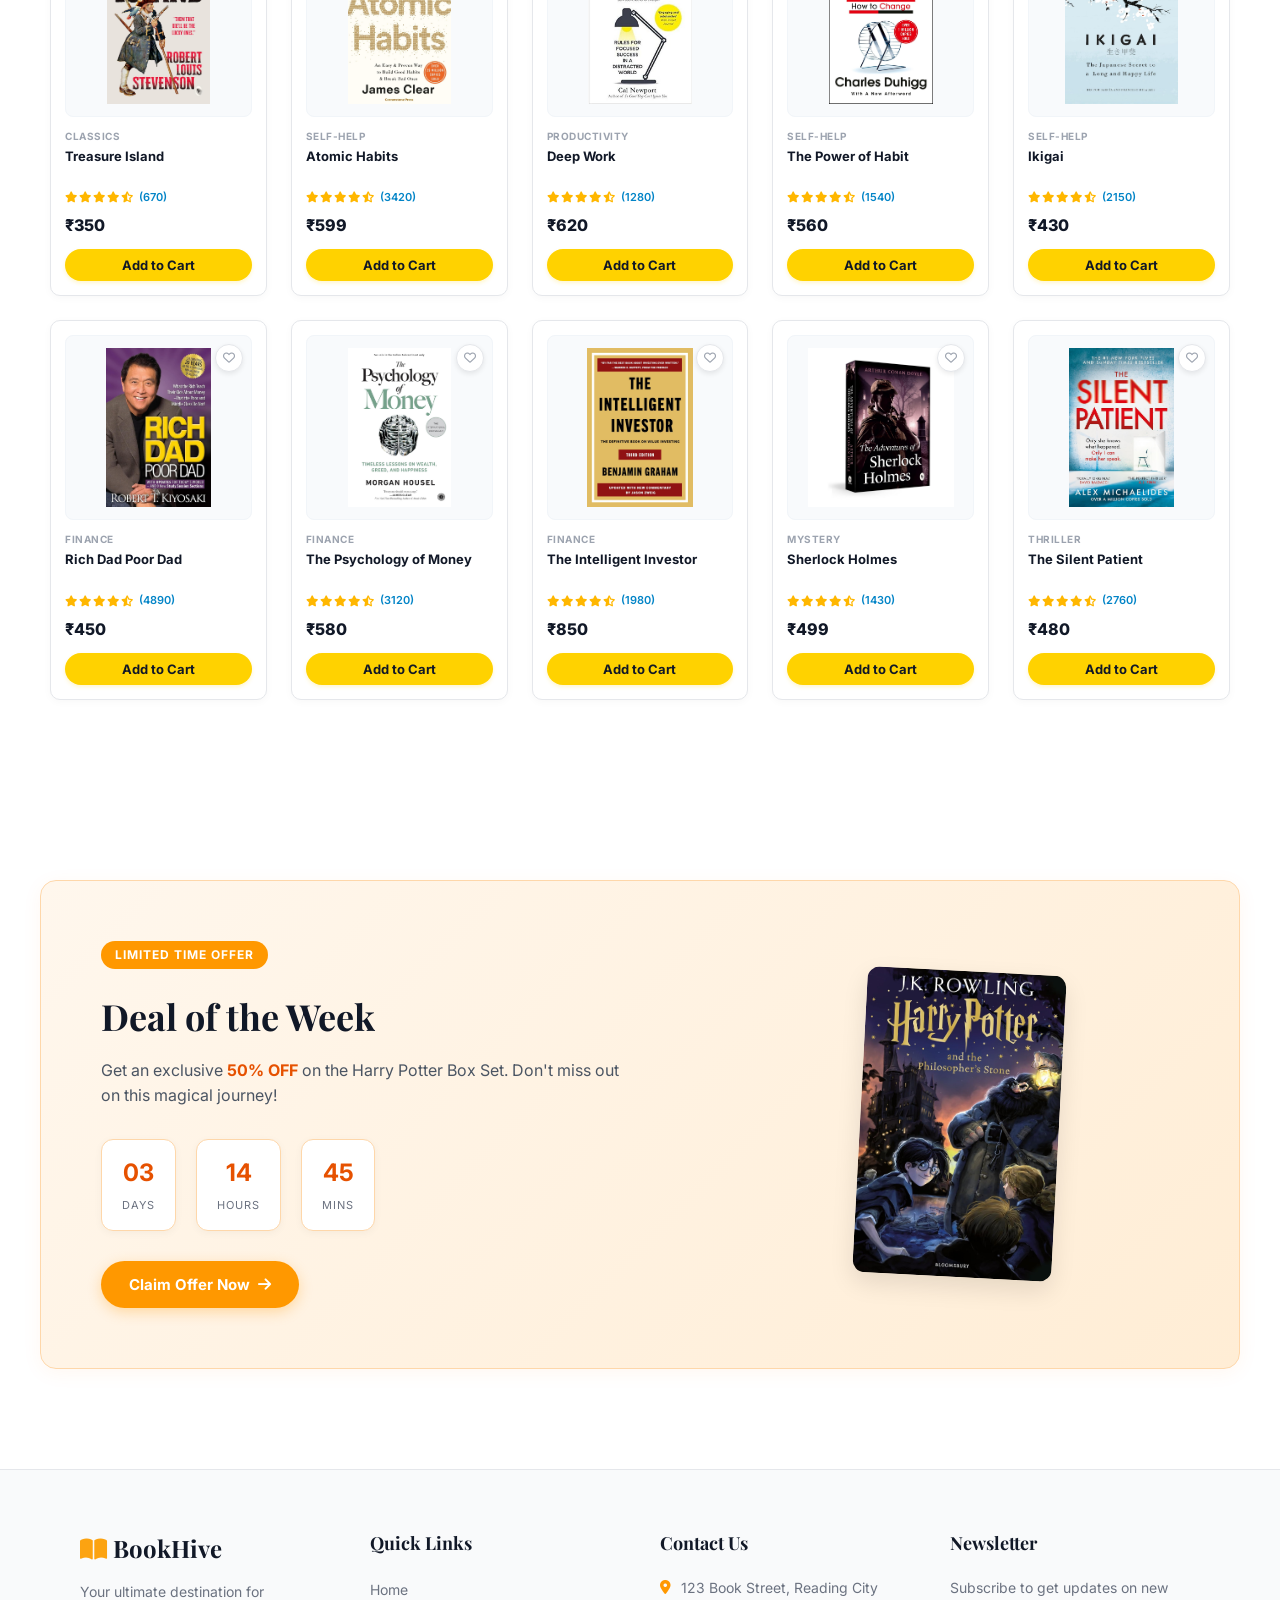
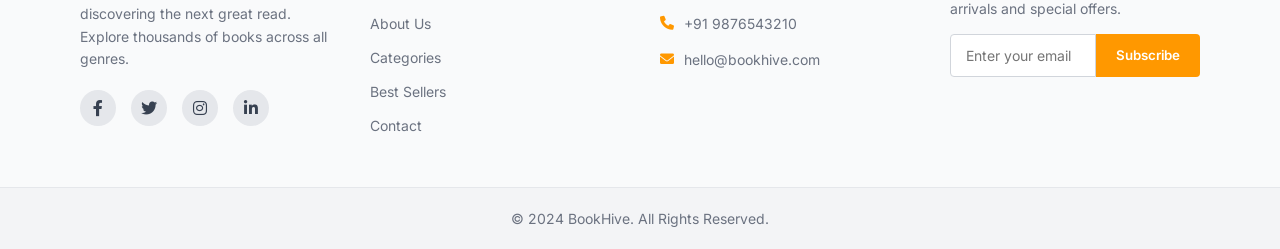
==== commit 29f7f3a3: "Update Book shopping site UI theme, 5-column grid cards, shopping cart page, and login feature" ====
--- a/index.html
+++ b/index.html
@@ -5,253 +5,78 @@
   <meta charset="UTF-8">
   <meta name="viewport" content="width=device-width, initial-scale=1.0">
   <title>BookHive</title>
-  <link rel="stylesheet" href="style.css?v=4">
+  <link rel="stylesheet" href="style.css?v=25">
   <link rel="stylesheet" href="https://cdnjs.cloudflare.com/ajax/libs/font-awesome/6.0.0/css/all.min.css">
 </head>
 
 <body>
 
-  <header class="premium-header">
-    <div class="top-mini-bar">
-      <span><i class="fas fa-truck"></i> Free Shipping on orders over ₹999</span>
-      <span class="divider-dot"></span>
-      <span><i class="fas fa-lock"></i> Secure Payment</span>
-      <span class="divider-dot"></span>
-      <span><i class="fas fa-undo"></i> Easy Returns</span>
-      <span class="divider-dot"></span>
-      <span><i class="fas fa-headset"></i> 24/7 Support</span>
-      <span style="margin-left:auto;"><i class="fas fa-map-marker-alt"></i> Track Order</span>
+  <header class="site-header">
+    <div class="top-header-row">
+      <div class="logo-container">
+        <div class="logo-icon"><i class="fas fa-book-open"></i></div>
+        <div class="logo-text">
+          <div class="brand-title">BookHive</div>
+          <div class="brand-subtitle">Your World of Books</div>
+        </div>
+      </div>
+      
+      <div class="header-search-box">
+        <input type="text" placeholder="Search books, authors, genres...">
+        <button class="search-btn"><i class="fas fa-search"></i></button>
+      </div>
+      
+      <div class="header-actions">
+        <a href="cart.html" class="cart-action">
+          <div class="cart-icon-wrapper">
+            <i class="fas fa-shopping-cart"></i>
+            <span class="cart-badge" id="cart-count">0</span>
+          </div>
+          <span class="action-label">Cart</span>
+        </a>
+        <span class="action-divider">|</span>
+        <a href="login.html" class="login-action">
+          <i class="far fa-user"></i>
+          <span class="action-label">Login</span>
+        </a>
+      </div>
     </div>
     
-    <nav class="premium-navbar">
-      <div class="nav-top">
-        <div class="logo-container">
-          <div class="logo"><i class="fas fa-book-open" style="color: #fca311;"></i> BookHive</div>
-          <div class="logo-subtitle">Your World of Books</div>
-        </div>
-        
-        <div class="search-box">
-          <input type="text" placeholder="Search books, authors, genres...">
-          <button class="search-btn"><i class="fas fa-search"></i></button>
-        </div>
-        
-        <div class="nav-actions">
-          <a href="#" class="cart">
-            <i class="fas fa-shopping-cart"></i>
-            <div style="display:flex; flex-direction:column; line-height: 1.2;">
-              <span>Cart</span>
-            </div>
-            <span class="cart-badge" id="cart-count">0</span>
-          </a>
-          <div class="divider-vertical"></div>
-          <a href="#" class="login"><i class="far fa-user"></i> Login</a>
-        </div>
-      </div>
-      
+    <nav class="main-navbar">
       <ul class="nav-links">
-        <li><a href="index.html" class="active"><i class="fas fa-home"></i> HOME</a></li>
-        <li><a href="books.html">BOOKS</a></li>
-        <li><a href="categories.html">CATEGORIES <i class="fas fa-chevron-down" style="font-size: 10px;"></i></a></li>
-        <li><a href="newarrivals.html">NEW ARRIVALS</a></li>
-        <li><a href="offers.html">OFFERS</a></li>
-        <li><a href="about.html">ABOUT US</a></li>
+        <li><a href="index.html" class="nav-link active"><i class="fas fa-home"></i> HOME</a></li>
+        <li><a href="books.html" class="nav-link">BOOKS</a></li>
+        <li><a href="categories.html" class="nav-link">CATEGORIES <i class="fas fa-chevron-down"></i></a></li>
+        <li><a href="newarrivals.html" class="nav-link">NEW ARRIVALS</a></li>
+        <li><a href="offers.html" class="nav-link">OFFERS</a></li>
+        <li><a href="about.html" class="nav-link">ABOUT US</a></li>
       </ul>
     </nav>
   </header>
 
   <section class="hero">
-    <video muted id="hero-bg-video" class="hero-video">
-      <source src="bgvideo1.mp4" type="video/mp4">
-    </video>
     <div class="hero-overlay"></div>
     
     <div class="hero-content">
-      <div class="hero-badge"><i class="fas fa-sparkles"></i> WELCOME TO BOOKHIVE</div>
+      <div class="hero-badge">WELCOME TO BOOKHIVE</div>
       <h2>Discover Your<br><span class="text-gold">Next Favorite Book</span></h2>
       <p>Explore thousands of books across all genres.<br>Find, read, and enjoy your perfect book.</p>
       
       <div class="hero-buttons">
-        <button class="shop-now-btn">Shop Now <i class="fas fa-arrow-right"></i></button>
-        <button class="explore-btn"><i class="fas fa-book-open"></i> Explore Collections</button>
-      </div>
-    </div>
-
-    <!-- Floating Features Bar -->
-    <div class="hero-features-bar">
-      <div class="hero-feat-item">
-        <div class="hero-feat-icon"><i class="fas fa-truck"></i></div>
-        <div>
-          <h4>Free Shipping</h4>
-          <p>On orders over ₹999</p>
-        </div>
-      </div>
-      <div class="hero-feat-item">
-        <div class="hero-feat-icon"><i class="fas fa-shield-alt"></i></div>
-        <div>
-          <h4>Secure Payment</h4>
-          <p>100% safe transactions</p>
-        </div>
-      </div>
-      <div class="hero-feat-item">
-        <div class="hero-feat-icon"><i class="fas fa-undo"></i></div>
-        <div>
-          <h4>Easy Returns</h4>
-          <p>10-day return policy</p>
-        </div>
-      </div>
-      <div class="hero-feat-item">
-        <div class="hero-feat-icon"><i class="fas fa-headset"></i></div>
-        <div>
-          <h4>24/7 Support</h4>
-          <p>Dedicated help desk</p>
-        </div>
+        <a href="books.html" class="shop-now-btn">Shop Now <i class="fas fa-arrow-right"></i></a>
+        <a href="categories.html" class="explore-btn"><i class="fas fa-book-open"></i> Explore Collections</a>
       </div>
     </div>
   </section>
-
-  <!-- SECTION 3: Categories (Premium Design) - Full Width -->
-  <section class="premium-categories-section">
-      <div class="premium-cat-header">
-        <div class="cat-header-left">
-          <div class="explore-badge"><i class="fas fa-book-open"></i> EXPLORE GENRES</div>
-          <h2 class="premium-title">Shop by <span>Category</span> <i class="fas fa-sparkles"></i></h2>
-          <p class="premium-subtitle">Explore books across different genres and find your next favorite read.</p>
-        </div>
-        <div class="cat-header-right">
-          <div class="metrics-container">
-            <div class="metric">
-              <i class="fas fa-book-reader"></i>
-              <div>
-                <strong>50K+</strong>
-                <span>Books</span>
-              </div>
-            </div>
-            <div class="metric">
-              <i class="fas fa-users"></i>
-              <div>
-                <strong>20K+</strong>
-                <span>Happy Readers</span>
-              </div>
-            </div>
-            <div class="metric">
-              <i class="fas fa-star"></i>
-              <div>
-                <strong>4.8</strong>
-                <span>Avg. Rating</span>
-              </div>
-            </div>
-          </div>
-        </div>
-      </div>
-
-      <div class="premium-cat-grid">
-        <!-- Sci-Fi -->
-        <div class="premium-cat-card scifi">
-          <div class="card-glow"></div>
-          <div class="icon-circle"><i class="fas fa-rocket"></i></div>
-          <h3>Sci-Fi & Fantasy</h3>
-          <div class="divider"><span></span><span></span><span></span></div>
-          <p class="book-count">120+ Books</p>
-          <button class="arrow-btn"><i class="fas fa-arrow-right"></i></button>
-        </div>
-        
-        <!-- Romance -->
-        <div class="premium-cat-card romance">
-          <div class="card-glow"></div>
-          <div class="icon-circle"><i class="far fa-heart"></i></div>
-          <h3>Romance</h3>
-          <div class="divider"><span></span><span></span><span></span></div>
-          <p class="book-count">85+ Books</p>
-          <button class="arrow-btn"><i class="fas fa-arrow-right"></i></button>
-        </div>
-
-        <!-- Business -->
-        <div class="premium-cat-card business">
-          <div class="card-glow"></div>
-          <div class="icon-circle"><i class="fas fa-chart-line"></i></div>
-          <h3>Business</h3>
-          <div class="divider"><span></span><span></span><span></span></div>
-          <p class="book-count">95+ Books</p>
-          <button class="arrow-btn"><i class="fas fa-arrow-right"></i></button>
-        </div>
-
-        <!-- Self-Help -->
-        <div class="premium-cat-card selfhelp">
-          <div class="card-glow"></div>
-          <div class="icon-circle"><i class="far fa-user"></i></div>
-          <h3>Self-Help</h3>
-          <div class="divider"><span></span><span></span><span></span></div>
-          <p class="book-count">150+ Books</p>
-          <button class="arrow-btn"><i class="fas fa-arrow-right"></i></button>
-        </div>
-
-        <!-- Mystery -->
-        <div class="premium-cat-card mystery">
-          <div class="card-glow"></div>
-          <div class="icon-circle"><i class="fas fa-ghost"></i></div>
-          <h3>Mystery</h3>
-          <div class="divider"><span></span><span></span><span></span></div>
-          <p class="book-count">110+ Books</p>
-          <button class="arrow-btn"><i class="fas fa-arrow-right"></i></button>
-        </div>
-      </div>
-
-      <div class="view-all-container">
-        <button class="view-all-cat-btn">
-          <i class="fas fa-th-large"></i> View All Categories <span class="btn-arrow"><i class="fas fa-arrow-right"></i></span>
-        </button>
-      </div>
-
-      <!-- New Features Section Integrated at bottom -->
-      <div class="premium-features-bar">
-        <div class="feat-item">
-          <div class="feat-icon" style="color: #fca311; background: rgba(252, 163, 17, 0.1);"><i class="fas fa-award"></i></div>
-          <div class="feat-text">
-            <h4>Curated Collections</h4>
-            <p>Handpicked books just for you</p>
-          </div>
-        </div>
-        <div class="feat-item">
-          <div class="feat-icon" style="color: #ff4757; background: rgba(255, 71, 87, 0.1);"><i class="fas fa-fire"></i></div>
-          <div class="feat-text">
-            <h4>Trending Now</h4>
-            <p>Most popular books right now</p>
-          </div>
-        </div>
-        <div class="feat-item">
-          <div class="feat-icon" style="color: #2ed573; background: rgba(46, 213, 115, 0.1);"><i class="fas fa-tag"></i></div>
-          <div class="feat-text">
-            <h4>Best Prices</h4>
-            <p>Great books at great prices</p>
-          </div>
-        </div>
-        <div class="feat-item">
-          <div class="feat-icon" style="color: #1e90ff; background: rgba(30, 144, 255, 0.1);"><i class="fas fa-shield-alt"></i></div>
-          <div class="feat-text">
-            <h4>Secure Shopping</h4>
-            <p>Safe & secure transactions</p>
-          </div>
-        </div>
-        <div class="feat-item">
-          <div class="feat-icon" style="color: #9b59b6; background: rgba(155, 89, 182, 0.1);"><i class="fas fa-headset"></i></div>
-          <div class="feat-text">
-            <h4>24/7 Support</h4>
-            <p>We're here to help you anytime</p>
-          </div>
-        </div>
-      </div>
-    </section>
-  <!-- End of full-width premium categories -->
 
   <section class="premium-books-section">
     <div class="premium-books-header">
       <div class="books-header-left">
-        <div class="explore-badge"><i class="fas fa-crown"></i> BESTSELLERS</div>
-        <h2 class="premium-title">Popular <span>Books</span> <i class="fas fa-sparkles"></i></h2>
-        <p class="premium-subtitle">Explore bestsellers across all genres and find your next favorite read.</p>
+        <h2 class="premium-title">Popular <span>Books</span></h2>
+        <p class="premium-subtitle">Discover bestselling books you'll love.</p>
       </div>
       <div class="books-header-right">
-        <a href="#" class="view-all-books-btn">View All Books <i class="fas fa-arrow-right"></i></a>
+        <a href="books.html" class="view-all-books-btn">View All Books <i class="fas fa-arrow-right"></i></a>
       </div>
     </div>
     
@@ -259,240 +84,300 @@
         <!-- Book 1 -->
         <div class="card">
           <div class="img-container">
+            <button class="wishlist-btn" onclick="toggleWishlist(this)" title="Add to Wishlist"><i class="far fa-heart"></i></button>
             <img src="books img/1.jpg" alt="Harry Potter">
           </div>
           <div class="card-content">
-            <h3 class="book-title">Harry Potter</h3>
-            <p class="author">J.K. Rowling</p>
-            <div class="price-rating">
+            <span class="card-category">FANTASY</span>
+            <h3 class="book-title" title="Harry Potter">Harry Potter</h3>
+            <div class="rating-row">
+              <span class="stars"><i class="fas fa-star"></i><i class="fas fa-star"></i><i class="fas fa-star"></i><i class="fas fa-star"></i><i class="fas fa-star-half-alt"></i></span>
+              <span class="review-count">(1845)</span>
+            </div>
+            <div class="price-row">
               <span class="price">₹499</span>
-              <span class="rating"><i class="fas fa-star"></i><i class="fas fa-star"></i><i class="fas fa-star"></i><i class="fas fa-star"></i><i class="fas fa-star-half-alt"></i> <span class="rating-num">4.5</span></span>
-            </div>
-            <button class="add-to-cart-btn" onclick="addToCart()"><i class="fas fa-shopping-cart"></i> Add to Cart</button>
+            </div>
+            <button class="add-to-cart-btn" onclick="addToCart(this)">Add to Cart</button>
           </div>
         </div>
 
         <!-- Book 2 -->
         <div class="card">
           <div class="img-container">
+            <button class="wishlist-btn" onclick="toggleWishlist(this)" title="Add to Wishlist"><i class="far fa-heart"></i></button>
             <img src="books img/2.jpg" alt="The Hobbit">
           </div>
           <div class="card-content">
-            <h3 class="book-title">The Hobbit</h3>
-            <p class="author">J.R.R Tolkien</p>
-            <div class="price-rating">
+            <span class="card-category">FANTASY</span>
+            <h3 class="book-title" title="The Hobbit">The Hobbit</h3>
+            <div class="rating-row">
+              <span class="stars"><i class="fas fa-star"></i><i class="fas fa-star"></i><i class="fas fa-star"></i><i class="fas fa-star"></i><i class="fas fa-star-half-alt"></i></span>
+              <span class="review-count">(920)</span>
+            </div>
+            <div class="price-row">
               <span class="price">₹650</span>
-              <span class="rating"><i class="fas fa-star"></i><i class="fas fa-star"></i><i class="fas fa-star"></i><i class="fas fa-star"></i><i class="fas fa-star-half-alt"></i> <span class="rating-num">4.5</span></span>
-            </div>
-            <button class="add-to-cart-btn" onclick="addToCart()"><i class="fas fa-shopping-cart"></i> Add to Cart</button>
+            </div>
+            <button class="add-to-cart-btn" onclick="addToCart(this)">Add to Cart</button>
           </div>
         </div>
 
         <!-- Book 3 -->
         <div class="card">
           <div class="img-container">
+            <button class="wishlist-btn" onclick="toggleWishlist(this)" title="Add to Wishlist"><i class="far fa-heart"></i></button>
             <img src="books img/3.jpg" alt="Percy Jackson">
           </div>
           <div class="card-content">
-            <h3 class="book-title">Percy Jackson</h3>
-            <p class="author">Rick Riordan</p>
-            <div class="price-rating">
+            <span class="card-category">FANTASY</span>
+            <h3 class="book-title" title="Percy Jackson">Percy Jackson</h3>
+            <div class="rating-row">
+              <span class="stars"><i class="fas fa-star"></i><i class="fas fa-star"></i><i class="fas fa-star"></i><i class="fas fa-star"></i><i class="fas fa-star-half-alt"></i></span>
+              <span class="review-count">(1105)</span>
+            </div>
+            <div class="price-row">
               <span class="price">₹450</span>
-              <span class="rating"><i class="fas fa-star"></i><i class="fas fa-star"></i><i class="fas fa-star"></i><i class="fas fa-star"></i><i class="fas fa-star-half-alt"></i> <span class="rating-num">4.5</span></span>
-            </div>
-            <button class="add-to-cart-btn" onclick="addToCart()"><i class="fas fa-shopping-cart"></i> Add to Cart</button>
+            </div>
+            <button class="add-to-cart-btn" onclick="addToCart(this)">Add to Cart</button>
           </div>
         </div>
 
         <!-- Book 4 -->
         <div class="card">
           <div class="img-container">
+            <button class="wishlist-btn" onclick="toggleWishlist(this)" title="Add to Wishlist"><i class="far fa-heart"></i></button>
             <img src="books img/4.jpg" alt="The Alchemist">
           </div>
           <div class="card-content">
-            <h3 class="book-title">The Alchemist</h3>
-            <p class="author">Paulo Coelho</p>
-            <div class="price-rating">
+            <span class="card-category">FICTION</span>
+            <h3 class="book-title" title="The Alchemist">The Alchemist</h3>
+            <div class="rating-row">
+              <span class="stars"><i class="fas fa-star"></i><i class="fas fa-star"></i><i class="fas fa-star"></i><i class="fas fa-star"></i><i class="fas fa-star-half-alt"></i></span>
+              <span class="review-count">(2310)</span>
+            </div>
+            <div class="price-row">
               <span class="price">₹399</span>
-              <span class="rating"><i class="fas fa-star"></i><i class="fas fa-star"></i><i class="fas fa-star"></i><i class="fas fa-star"></i><i class="fas fa-star-half-alt"></i> <span class="rating-num">4.5</span></span>
-            </div>
-            <button class="add-to-cart-btn" onclick="addToCart()"><i class="fas fa-shopping-cart"></i> Add to Cart</button>
+            </div>
+            <button class="add-to-cart-btn" onclick="addToCart(this)">Add to Cart</button>
           </div>
         </div>
 
         <!-- Book 5 -->
         <div class="card">
           <div class="img-container">
+            <button class="wishlist-btn" onclick="toggleWishlist(this)" title="Add to Wishlist"><i class="far fa-heart"></i></button>
             <img src="books img/5.jpg" alt="Life of Pi">
           </div>
           <div class="card-content">
-            <h3 class="book-title">Life of Pi</h3>
-            <p class="author">Yann Martel</p>
-            <div class="price-rating">
+            <span class="card-category">FICTION</span>
+            <h3 class="book-title" title="Life of Pi">Life of Pi</h3>
+            <div class="rating-row">
+              <span class="stars"><i class="fas fa-star"></i><i class="fas fa-star"></i><i class="fas fa-star"></i><i class="fas fa-star"></i><i class="fas fa-star-half-alt"></i></span>
+              <span class="review-count">(845)</span>
+            </div>
+            <div class="price-row">
               <span class="price">₹520</span>
-              <span class="rating"><i class="fas fa-star"></i><i class="fas fa-star"></i><i class="fas fa-star"></i><i class="fas fa-star"></i><i class="fas fa-star-half-alt"></i> <span class="rating-num">4.5</span></span>
-            </div>
-            <button class="add-to-cart-btn" onclick="addToCart()"><i class="fas fa-shopping-cart"></i> Add to Cart</button>
+            </div>
+            <button class="add-to-cart-btn" onclick="addToCart(this)">Add to Cart</button>
           </div>
         </div>
 
         <!-- Book 6 -->
         <div class="card">
           <div class="img-container">
+            <button class="wishlist-btn" onclick="toggleWishlist(this)" title="Add to Wishlist"><i class="far fa-heart"></i></button>
             <img src="books img/6.jpg" alt="Treasure Island">
           </div>
           <div class="card-content">
-            <h3 class="book-title">Treasure Island</h3>
-            <p class="author">R.L. Stevenson</p>
-            <div class="price-rating">
+            <span class="card-category">CLASSICS</span>
+            <h3 class="book-title" title="Treasure Island">Treasure Island</h3>
+            <div class="rating-row">
+              <span class="stars"><i class="fas fa-star"></i><i class="fas fa-star"></i><i class="fas fa-star"></i><i class="fas fa-star"></i><i class="fas fa-star-half-alt"></i></span>
+              <span class="review-count">(670)</span>
+            </div>
+            <div class="price-row">
               <span class="price">₹350</span>
-              <span class="rating"><i class="fas fa-star"></i><i class="fas fa-star"></i><i class="fas fa-star"></i><i class="fas fa-star"></i><i class="fas fa-star"></i> <span class="rating-num">5.0</span></span>
-            </div>
-            <button class="add-to-cart-btn" onclick="addToCart()"><i class="fas fa-shopping-cart"></i> Add to Cart</button>
+            </div>
+            <button class="add-to-cart-btn" onclick="addToCart(this)">Add to Cart</button>
           </div>
         </div>
 
         <!-- Book 7 -->
         <div class="card">
           <div class="img-container">
+            <button class="wishlist-btn" onclick="toggleWishlist(this)" title="Add to Wishlist"><i class="far fa-heart"></i></button>
             <img src="books img/7.jpg" alt="Atomic Habits">
           </div>
           <div class="card-content">
-            <h3 class="book-title">Atomic Habits</h3>
-            <p class="author">James Clear</p>
-            <div class="price-rating">
+            <span class="card-category">SELF-HELP</span>
+            <h3 class="book-title" title="Atomic Habits">Atomic Habits</h3>
+            <div class="rating-row">
+              <span class="stars"><i class="fas fa-star"></i><i class="fas fa-star"></i><i class="fas fa-star"></i><i class="fas fa-star"></i><i class="fas fa-star-half-alt"></i></span>
+              <span class="review-count">(3420)</span>
+            </div>
+            <div class="price-row">
               <span class="price">₹599</span>
-              <span class="rating"><i class="fas fa-star"></i><i class="fas fa-star"></i><i class="fas fa-star"></i><i class="fas fa-star"></i><i class="fas fa-star-half-alt"></i> <span class="rating-num">4.5</span></span>
-            </div>
-            <button class="add-to-cart-btn" onclick="addToCart()"><i class="fas fa-shopping-cart"></i> Add to Cart</button>
+            </div>
+            <button class="add-to-cart-btn" onclick="addToCart(this)">Add to Cart</button>
           </div>
         </div>
 
         <!-- Book 8 -->
         <div class="card">
           <div class="img-container">
+            <button class="wishlist-btn" onclick="toggleWishlist(this)" title="Add to Wishlist"><i class="far fa-heart"></i></button>
             <img src="books img/8.jpg" alt="Deep Work">
           </div>
           <div class="card-content">
-            <h3 class="book-title">Deep Work</h3>
-            <p class="author">Cal Newport</p>
-            <div class="price-rating">
+            <span class="card-category">PRODUCTIVITY</span>
+            <h3 class="book-title" title="Deep Work">Deep Work</h3>
+            <div class="rating-row">
+              <span class="stars"><i class="fas fa-star"></i><i class="fas fa-star"></i><i class="fas fa-star"></i><i class="fas fa-star"></i><i class="fas fa-star-half-alt"></i></span>
+              <span class="review-count">(1280)</span>
+            </div>
+            <div class="price-row">
               <span class="price">₹620</span>
-              <span class="rating"><i class="fas fa-star"></i><i class="fas fa-star"></i><i class="fas fa-star"></i><i class="fas fa-star"></i><i class="fas fa-star-half-alt"></i> <span class="rating-num">4.5</span></span>
-            </div>
-            <button class="add-to-cart-btn" onclick="addToCart()"><i class="fas fa-shopping-cart"></i> Add to Cart</button>
+            </div>
+            <button class="add-to-cart-btn" onclick="addToCart(this)">Add to Cart</button>
           </div>
         </div>
 
         <!-- Book 9 -->
         <div class="card">
           <div class="img-container">
+            <button class="wishlist-btn" onclick="toggleWishlist(this)" title="Add to Wishlist"><i class="far fa-heart"></i></button>
             <img src="books img/9.jpg" alt="The Power of Habit">
           </div>
           <div class="card-content">
-            <h3 class="book-title">The Power of Habit</h3>
-            <p class="author">Charles Duhigg</p>
-            <div class="price-rating">
+            <span class="card-category">SELF-HELP</span>
+            <h3 class="book-title" title="The Power of Habit">The Power of Habit</h3>
+            <div class="rating-row">
+              <span class="stars"><i class="fas fa-star"></i><i class="fas fa-star"></i><i class="fas fa-star"></i><i class="fas fa-star"></i><i class="fas fa-star-half-alt"></i></span>
+              <span class="review-count">(1540)</span>
+            </div>
+            <div class="price-row">
               <span class="price">₹560</span>
-              <span class="rating"><i class="fas fa-star"></i><i class="fas fa-star"></i><i class="fas fa-star"></i><i class="fas fa-star"></i><i class="fas fa-star-half-alt"></i> <span class="rating-num">4.5</span></span>
-            </div>
-            <button class="add-to-cart-btn" onclick="addToCart()"><i class="fas fa-shopping-cart"></i> Add to Cart</button>
+            </div>
+            <button class="add-to-cart-btn" onclick="addToCart(this)">Add to Cart</button>
           </div>
         </div>
 
         <!-- Book 10 -->
         <div class="card">
           <div class="img-container">
+            <button class="wishlist-btn" onclick="toggleWishlist(this)" title="Add to Wishlist"><i class="far fa-heart"></i></button>
             <img src="books img/10.jpg" alt="Ikigai">
           </div>
           <div class="card-content">
-            <h3 class="book-title">Ikigai</h3>
-            <p class="author">Hector Garcia</p>
-            <div class="price-rating">
+            <span class="card-category">SELF-HELP</span>
+            <h3 class="book-title" title="Ikigai">Ikigai</h3>
+            <div class="rating-row">
+              <span class="stars"><i class="fas fa-star"></i><i class="fas fa-star"></i><i class="fas fa-star"></i><i class="fas fa-star"></i><i class="fas fa-star-half-alt"></i></span>
+              <span class="review-count">(2150)</span>
+            </div>
+            <div class="price-row">
               <span class="price">₹430</span>
-              <span class="rating"><i class="fas fa-star"></i><i class="fas fa-star"></i><i class="fas fa-star"></i><i class="fas fa-star"></i><i class="fas fa-star-half-alt"></i> <span class="rating-num">4.5</span></span>
-            </div>
-            <button class="add-to-cart-btn" onclick="addToCart()"><i class="fas fa-shopping-cart"></i> Add to Cart</button>
+            </div>
+            <button class="add-to-cart-btn" onclick="addToCart(this)">Add to Cart</button>
           </div>
         </div>
 
         <!-- Book 11 -->
         <div class="card">
           <div class="img-container">
+            <button class="wishlist-btn" onclick="toggleWishlist(this)" title="Add to Wishlist"><i class="far fa-heart"></i></button>
             <img src="books img/11.jpg" alt="Rich Dad Poor Dad">
           </div>
           <div class="card-content">
-            <h3 class="book-title">Rich Dad Poor Dad</h3>
-            <p class="author">Robert Kiyosaki</p>
-            <div class="price-rating">
+            <span class="card-category">FINANCE</span>
+            <h3 class="book-title" title="Rich Dad Poor Dad">Rich Dad Poor Dad</h3>
+            <div class="rating-row">
+              <span class="stars"><i class="fas fa-star"></i><i class="fas fa-star"></i><i class="fas fa-star"></i><i class="fas fa-star"></i><i class="fas fa-star-half-alt"></i></span>
+              <span class="review-count">(4890)</span>
+            </div>
+            <div class="price-row">
               <span class="price">₹450</span>
-              <span class="rating"><i class="fas fa-star"></i><i class="fas fa-star"></i><i class="fas fa-star"></i><i class="fas fa-star"></i><i class="fas fa-star-half-alt"></i> <span class="rating-num">4.5</span></span>
-            </div>
-            <button class="add-to-cart-btn" onclick="addToCart()"><i class="fas fa-shopping-cart"></i> Add to Cart</button>
+            </div>
+            <button class="add-to-cart-btn" onclick="addToCart(this)">Add to Cart</button>
           </div>
         </div>
 
         <!-- Book 12 -->
         <div class="card">
           <div class="img-container">
+            <button class="wishlist-btn" onclick="toggleWishlist(this)" title="Add to Wishlist"><i class="far fa-heart"></i></button>
             <img src="books img/12.jpg" alt="The Psychology of Money">
           </div>
           <div class="card-content">
-            <h3 class="book-title">The Psychology of Money</h3>
-            <p class="author">Morgan Housel</p>
-            <div class="price-rating">
+            <span class="card-category">FINANCE</span>
+            <h3 class="book-title" title="The Psychology of Money">The Psychology of Money</h3>
+            <div class="rating-row">
+              <span class="stars"><i class="fas fa-star"></i><i class="fas fa-star"></i><i class="fas fa-star"></i><i class="fas fa-star"></i><i class="fas fa-star-half-alt"></i></span>
+              <span class="review-count">(3120)</span>
+            </div>
+            <div class="price-row">
               <span class="price">₹580</span>
-              <span class="rating"><i class="fas fa-star"></i><i class="fas fa-star"></i><i class="fas fa-star"></i><i class="fas fa-star"></i><i class="fas fa-star-half-alt"></i> <span class="rating-num">4.5</span></span>
-            </div>
-            <button class="add-to-cart-btn" onclick="addToCart()"><i class="fas fa-shopping-cart"></i> Add to Cart</button>
+            </div>
+            <button class="add-to-cart-btn" onclick="addToCart(this)">Add to Cart</button>
           </div>
         </div>
 
         <!-- Book 13 -->
         <div class="card">
           <div class="img-container">
+            <button class="wishlist-btn" onclick="toggleWishlist(this)" title="Add to Wishlist"><i class="far fa-heart"></i></button>
             <img src="books img/13.jpg" alt="The Intelligent Investor">
           </div>
           <div class="card-content">
-            <h3 class="book-title">The Intelligent Investor</h3>
-            <p class="author">Benjamin Graham</p>
-            <div class="price-rating">
+            <span class="card-category">FINANCE</span>
+            <h3 class="book-title" title="The Intelligent Investor">The Intelligent Investor</h3>
+            <div class="rating-row">
+              <span class="stars"><i class="fas fa-star"></i><i class="fas fa-star"></i><i class="fas fa-star"></i><i class="fas fa-star"></i><i class="fas fa-star-half-alt"></i></span>
+              <span class="review-count">(1980)</span>
+            </div>
+            <div class="price-row">
               <span class="price">₹850</span>
-              <span class="rating"><i class="fas fa-star"></i><i class="fas fa-star"></i><i class="fas fa-star"></i><i class="fas fa-star"></i><i class="fas fa-star-half-alt"></i> <span class="rating-num">4.5</span></span>
-            </div>
-            <button class="add-to-cart-btn" onclick="addToCart()"><i class="fas fa-shopping-cart"></i> Add to Cart</button>
+            </div>
+            <button class="add-to-cart-btn" onclick="addToCart(this)">Add to Cart</button>
           </div>
         </div>
 
         <!-- Book 14 -->
         <div class="card">
           <div class="img-container">
+            <button class="wishlist-btn" onclick="toggleWishlist(this)" title="Add to Wishlist"><i class="far fa-heart"></i></button>
             <img src="books img/14.jpg" alt="Sherlock Holmes">
           </div>
           <div class="card-content">
-            <h3 class="book-title">Sherlock Holmes</h3>
-            <p class="author">Arthur Conan Doyle</p>
-            <div class="price-rating">
+            <span class="card-category">MYSTERY</span>
+            <h3 class="book-title" title="Sherlock Holmes">Sherlock Holmes</h3>
+            <div class="rating-row">
+              <span class="stars"><i class="fas fa-star"></i><i class="fas fa-star"></i><i class="fas fa-star"></i><i class="fas fa-star"></i><i class="fas fa-star-half-alt"></i></span>
+              <span class="review-count">(1430)</span>
+            </div>
+            <div class="price-row">
               <span class="price">₹499</span>
-              <span class="rating"><i class="fas fa-star"></i><i class="fas fa-star"></i><i class="fas fa-star"></i><i class="fas fa-star"></i><i class="fas fa-star-half-alt"></i> <span class="rating-num">4.5</span></span>
-            </div>
-            <button class="add-to-cart-btn" onclick="addToCart()"><i class="fas fa-shopping-cart"></i> Add to Cart</button>
+            </div>
+            <button class="add-to-cart-btn" onclick="addToCart(this)">Add to Cart</button>
           </div>
         </div>
 
         <!-- Book 15 -->
         <div class="card">
           <div class="img-container">
+            <button class="wishlist-btn" onclick="toggleWishlist(this)" title="Add to Wishlist"><i class="far fa-heart"></i></button>
             <img src="books img/15.jpg" alt="The Silent Patient">
           </div>
           <div class="card-content">
-            <h3 class="book-title">The Silent Patient</h3>
-            <p class="author">Alex Michaelides</p>
-            <div class="price-rating">
+            <span class="card-category">THRILLER</span>
+            <h3 class="book-title" title="The Silent Patient">The Silent Patient</h3>
+            <div class="rating-row">
+              <span class="stars"><i class="fas fa-star"></i><i class="fas fa-star"></i><i class="fas fa-star"></i><i class="fas fa-star"></i><i class="fas fa-star-half-alt"></i></span>
+              <span class="review-count">(2760)</span>
+            </div>
+            <div class="price-row">
               <span class="price">₹480</span>
-              <span class="rating"><i class="fas fa-star"></i><i class="fas fa-star"></i><i class="fas fa-star"></i><i class="fas fa-star"></i><i class="fas fa-star-half-alt"></i> <span class="rating-num">4.5</span></span>
-            </div>
-            <button class="add-to-cart-btn" onclick="addToCart()"><i class="fas fa-shopping-cart"></i> Add to Cart</button>
+            </div>
+            <button class="add-to-cart-btn" onclick="addToCart(this)">Add to Cart</button>
           </div>
         </div>
 
--- a/style.css
+++ b/style.css
@@ -8,375 +8,327 @@
 }
 
 body {
-  background-color: #0b1120;
-  color: #fff;
+  background-color: #ffffff;
+  color: #1f2937;
+  line-height: 1.5;
 }
 
 /* PREMIUM HEADER */
-.premium-header {
-  background-color: transparent;
-  position: absolute;
-  top: 0;
-  left: 0;
+.site-header {
+  position: relative;
   width: 100%;
   z-index: 100;
 }
 
-.top-mini-bar {
-  display: flex;
-  align-items: center;
-  justify-content: flex-start;
-  gap: 15px;
-  padding: 8px 40px;
+.top-header-row {
+  background-color: #ffffff;
+  padding: 16px 60px;
+  display: flex;
+  align-items: center;
+  justify-content: space-between;
+  border-bottom: 1px solid #e5e7eb;
+}
+
+.logo-container {
+  display: flex;
+  align-items: center;
+  gap: 14px;
+}
+
+.logo-icon {
+  width: 40px;
+  height: 40px;
+  background-color: #ff9800;
+  color: #ffffff;
+  display: flex;
+  justify-content: center;
+  align-items: center;
+  border-radius: 8px;
+  font-size: 20px;
+  box-shadow: 0 2px 6px rgba(255, 152, 0, 0.25);
+}
+
+.logo-text {
+  display: flex;
+  flex-direction: column;
+}
+
+.brand-title {
+  color: #111827;
+  font-size: 26px;
+  font-weight: 700;
+  font-family: 'Playfair Display', serif;
+  line-height: 1.1;
+}
+
+.brand-subtitle {
+  color: #6b7280;
   font-size: 11px;
-  color: #a0a5b1;
-  background-color: #0b1120;
-  border-bottom: 1px solid rgba(255,255,255,0.05);
-}
-
-.top-mini-bar span {
-  display: flex;
-  align-items: center;
-  gap: 5px;
-}
-
-.top-mini-bar i {
-  color: #fca311;
-}
-
-.divider-dot {
-  width: 3px;
-  height: 3px;
-  background-color: rgba(255,255,255,0.2);
-  border-radius: 50%;
-}
-
-.premium-navbar {
-  background-color: #0b1120;
-  border: 1px solid rgba(255,255,255,0.05);
-  border-radius: 0 0 24px 24px;
-  margin: 0 20px;
-  padding: 15px 40px;
-  display: flex;
-  flex-direction: column;
-  gap: 15px;
-}
-
-.nav-top {
-  display: flex;
-  justify-content: space-between;
-  align-items: center;
-}
-
-.logo-container {
-  display: flex;
-  flex-direction: column;
-}
-
-.logo {
-  color: #fff;
-  font-size: 26px;
-  font-weight: 700;
-  display: flex;
-  align-items: center;
-  gap: 10px;
-  font-family: 'Playfair Display', serif;
-}
-
-.logo-subtitle {
-  color: #a0a5b1;
-  font-size: 11px;
-  letter-spacing: 1px;
-  margin-left: 36px;
-}
-
-.search-box {
-  display: flex;
-  background-color: rgba(255, 255, 255, 0.05);
-  border-radius: 30px;
-  padding: 10px 25px;
-  align-items: center;
-  border: 1px solid rgba(255, 255, 255, 0.1);
-  width: 400px;
-  transition: all 0.3s ease;
-}
-
-.search-box:focus-within {
-  background-color: rgba(255, 255, 255, 0.1);
-  border-color: #fca311;
-}
-
-.search-box input {
+  font-weight: 500;
+  letter-spacing: 0.2px;
+}
+
+.header-search-box {
+  display: flex;
+  align-items: center;
+  width: 480px;
+  height: 42px;
+  background-color: #f3f4f6;
+  border: 1px solid #e5e7eb;
+  border-radius: 8px;
+  overflow: hidden;
+  transition: border-color 0.2s ease, box-shadow 0.2s ease;
+}
+
+.header-search-box:focus-within {
+  border-color: #ff9800;
+  box-shadow: 0 0 0 3px rgba(255, 152, 0, 0.15);
+}
+
+.header-search-box input {
+  flex: 1;
   border: none;
+  outline: none;
   background: transparent;
-  color: #fff;
-  outline: none;
-  width: 100%;
-  font-size: 14px;
-}
-
-.search-btn {
-  background: none;
-  color: #a0a5b1;
+  padding: 0 18px;
+  font-size: 14px;
+  color: #1f2937;
+}
+
+.header-search-box input::placeholder {
+  color: #9ca3af;
+}
+
+.header-search-box .search-btn {
+  width: 50px;
+  height: 100%;
+  background-color: #ff9800;
   border: none;
+  color: #ffffff;
+  display: flex;
+  justify-content: center;
+  align-items: center;
   cursor: pointer;
   font-size: 16px;
-}
-
-.nav-actions {
-  display: flex;
-  align-items: center;
-  gap: 25px;
-}
-
-.divider-vertical {
-  width: 1px;
-  height: 24px;
-  background-color: rgba(255,255,255,0.1);
-}
-
-.cart, .login {
+  transition: background-color 0.2s ease;
+}
+
+.header-search-box .search-btn:hover {
+  background-color: #e68500;
+}
+
+.header-actions {
+  display: flex;
+  align-items: center;
+  gap: 20px;
+  font-size: 14px;
+  color: #1f2937;
+}
+
+.cart-action, .login-action {
   text-decoration: none;
-  color: #fff;
-  font-size: 14px;
-  display: flex;
-  align-items: center;
-  gap: 10px;
+  color: #374151;
+  display: flex;
+  align-items: center;
+  gap: 8px;
+  font-weight: 600;
+  transition: color 0.2s ease;
+}
+
+.cart-action:hover, .login-action:hover {
+  color: #ff9800;
+}
+
+.cart-icon-wrapper {
   position: relative;
-  transition: color 0.3s ease;
-}
-
-.cart:hover, .login:hover {
-  color: #fca311;
+  display: flex;
+  align-items: center;
+  font-size: 18px;
 }
 
 .cart-badge {
-  background-color: #fca311;
-  color: #000;
+  background-color: #ff9800;
+  color: #ffffff;
   font-size: 10px;
-  font-weight: 800;
-  width: 18px;
-  height: 18px;
+  font-weight: 700;
+  width: 17px;
+  height: 17px;
+  border-radius: 50%;
   display: flex;
   justify-content: center;
   align-items: center;
-  border-radius: 50%;
   position: absolute;
   top: -8px;
-  left: 12px;
-}
-
-.cart {
-  gap: 20px;
+  right: -10px;
+}
+
+.action-divider {
+  color: #e5e7eb;
+}
+
+/* NAVBAR */
+.main-navbar {
+  background-color: #ffffff;
+  padding: 0 60px;
+  height: 54px;
+  display: flex;
+  align-items: center;
+  border-bottom: 1px solid #e5e7eb;
+  box-shadow: 0 2px 4px rgba(0, 0, 0, 0.02);
 }
 
 .nav-links {
   display: flex;
   list-style: none;
-  gap: 40px;
-  justify-content: center;
-  padding-top: 15px;
-  border-top: 1px solid rgba(255,255,255,0.05);
-}
-
-.nav-links a {
+  gap: 24px;
+  align-items: center;
+  margin: 0;
+  padding: 0;
+}
+
+.nav-links .nav-link {
   text-decoration: none;
-  color: #a0a5b1;
+  color: #4b5563;
   font-size: 13px;
   font-weight: 600;
-  letter-spacing: 1px;
-  padding: 8px 16px;
-  border-radius: 20px;
-  transition: all 0.3s ease;
+  letter-spacing: 0.5px;
   display: flex;
   align-items: center;
   gap: 8px;
-}
-
-.nav-links a:hover {
-  color: #fca311;
-}
-
-.nav-links a.active {
-  background-color: rgba(252, 163, 17, 0.1);
-  color: #fca311;
-  border: 1px solid rgba(252, 163, 17, 0.3);
-}
-
-/* HERO SECTION */
+  padding: 8px 14px;
+  border-radius: 6px;
+  transition: all 0.2s ease;
+}
+
+.nav-links .nav-link:hover {
+  color: #111827;
+  background-color: #f3f4f6;
+}
+
+.nav-links .nav-link.active {
+  background-color: #ff9800;
+  color: #ffffff;
+  padding: 8px 20px;
+  font-weight: 700;
+  border-radius: 6px;
+}
+
+/* HERO SECTION WITH ORIGINAL BG IMAGE */
 .hero {
   display: flex;
-  justify-content: center;
-  align-items: center;
-  text-align: center;
-  min-height: 100vh;
+  align-items: center;
+  justify-content: flex-start;
+  min-height: 88vh;
   position: relative;
   overflow: hidden;
-  padding: 0 20px;
-  padding-top: 140px;
-}
-
-.hero-video {
-  position: absolute;
-  top: 50%;
-  left: 50%;
-  min-width: 100%;
-  min-height: 100%;
-  width: auto;
-  height: auto;
-  z-index: 0;
-  transform: translateX(-50%) translateY(-50%);
-  object-fit: cover;
+  padding: 60px 80px 90px 80px;
+  background: url('bg1.png') no-repeat center bottom / cover;
 }
 
 .hero-overlay {
+  display: block;
   position: absolute;
   top: 0;
   left: 0;
   width: 100%;
   height: 100%;
-  background: linear-gradient(rgba(11, 19, 42, 0.8), rgba(11, 19, 42, 0.4));
+  background: linear-gradient(90deg, rgba(5, 20, 39, 0.75) 0%, rgba(5, 20, 39, 0.45) 50%, rgba(5, 20, 39, 0.1) 100%);
   z-index: 1;
 }
 
 .hero-content {
-  max-width: 800px;
+  max-width: 580px;
   z-index: 2;
   display: flex;
   flex-direction: column;
-  align-items: center;
+  align-items: flex-start;
+  text-align: left;
   position: relative;
-  margin-bottom: 120px;
 }
 
 .hero-badge {
   display: inline-block;
-  background-color: rgba(0, 0, 0, 0.4);
-  backdrop-filter: blur(5px);
-  color: #fca311;
+  background-color: rgba(5, 20, 39, 0.8);
+  backdrop-filter: blur(8px);
+  color: #ffffff;
   font-size: 11px;
   font-weight: 700;
-  padding: 8px 20px;
-  border-radius: 30px;
-  letter-spacing: 2px;
-  margin-bottom: 25px;
-  border: 1px solid rgba(252, 163, 17, 0.3);
+  padding: 7px 18px;
+  border-radius: 20px;
+  letter-spacing: 1.5px;
+  margin-bottom: 22px;
+  border: 1px solid rgba(255, 255, 255, 0.15);
 }
 
 .hero h2 {
-  color: #fff;
+  color: #ffffff;
   font-family: 'Playfair Display', serif;
-  font-size: 64px;
-  line-height: 1.1;
-  margin-bottom: 25px;
+  font-size: 54px;
+  font-weight: 700;
+  line-height: 1.15;
+  margin-bottom: 20px;
 }
 
 .text-gold {
-  color: #fca311;
+  color: #ff9800;
 }
 
 .hero p {
-  color: #e0e0e0;
-  font-size: 18px;
+  color: #e5e7eb;
+  font-size: 16px;
   line-height: 1.6;
-  margin-bottom: 40px;
+  margin-bottom: 35px;
 }
 
 .hero-buttons {
   display: flex;
-  gap: 20px;
+  gap: 16px;
+  align-items: center;
 }
 
 .shop-now-btn {
-  background-color: #fca311;
-  color: #000;
+  background-color: #ff9800;
+  color: #ffffff;
   border: none;
-  padding: 15px 30px;
-  font-size: 16px;
-  font-weight: 700;
-  border-radius: 30px;
+  padding: 14px 28px;
+  font-size: 15px;
+  font-weight: 700;
+  border-radius: 25px;
   cursor: pointer;
-  transition: all 0.3s ease;
-  display: flex;
-  align-items: center;
-  gap: 10px;
+  transition: all 0.2s ease;
+  display: inline-flex;
+  align-items: center;
+  gap: 8px;
+  text-decoration: none;
+  box-shadow: 0 4px 14px rgba(255, 152, 0, 0.3);
 }
 
 .shop-now-btn:hover {
-  transform: translateY(-3px);
-  box-shadow: 0 6px 20px rgba(252, 163, 17, 0.6);
-  background-color: #ffb732;
+  background-color: #e68500;
+  transform: translateY(-2px);
+  box-shadow: 0 6px 18px rgba(255, 152, 0, 0.4);
 }
 
 .explore-btn {
   background-color: transparent;
-  color: #fff;
-  border: 1px solid rgba(255,255,255,0.3);
-  padding: 15px 30px;
-  font-size: 16px;
+  color: #ffffff;
+  border: 1.5px solid rgba(255, 255, 255, 0.7);
+  padding: 13px 26px;
+  font-size: 15px;
   font-weight: 600;
-  border-radius: 30px;
+  border-radius: 25px;
   cursor: pointer;
-  transition: all 0.3s ease;
-  display: flex;
-  align-items: center;
-  gap: 10px;
+  transition: all 0.2s ease;
+  display: inline-flex;
+  align-items: center;
+  gap: 8px;
+  text-decoration: none;
 }
 
 .explore-btn:hover {
-  background-color: rgba(255,255,255,0.1);
-  border-color: #fff;
-}
-
-/* Floating Features Bar */
-.hero-features-bar {
-  position: absolute;
-  bottom: 40px;
-  left: 50%;
-  transform: translateX(-50%);
-  display: flex;
-  justify-content: space-between;
-  background: rgba(20, 15, 10, 0.6);
-  backdrop-filter: blur(15px);
-  border: 1px solid rgba(255,255,255,0.1);
-  border-radius: 20px;
-  padding: 20px 40px;
-  width: 90%;
-  max-width: 1200px;
-  z-index: 2;
-}
-
-.hero-feat-item {
-  display: flex;
-  align-items: center;
-  gap: 15px;
-}
-
-.hero-feat-icon {
-  width: 40px;
-  height: 40px;
-  background: rgba(252, 163, 17, 0.1);
-  color: #fca311;
-  border-radius: 50%;
-  display: flex;
-  justify-content: center;
-  align-items: center;
-  font-size: 16px;
-}
-
-.hero-feat-item h4 {
-  font-size: 14px;
-  color: #fff;
-  margin-bottom: 2px;
-}
-
-.hero-feat-item p {
-  font-size: 12px;
-  color: #a0a5b1;
-}
-
-.hero-dots {
-  display: none; /* Hide dots since it's a full screen static hero */
+  background-color: rgba(255, 255, 255, 0.15);
+  border-color: #ffffff;
+  color: #ffffff;
 }
 
 main {
@@ -389,10 +341,11 @@
 .features-section {
   display: flex;
   justify-content: space-between;
-  background: white;
+  background: #ffffff;
   padding: 30px 40px;
   border-radius: 12px;
-  box-shadow: 0 5px 20px rgba(0,0,0,0.03);
+  box-shadow: 0 4px 20px rgba(0,0,0,0.04);
+  border: 1px solid #e5e7eb;
   margin-top: -40px;
   position: relative;
   z-index: 10;
@@ -407,29 +360,31 @@
 
 .feature-box i {
   font-size: 28px;
-  color: #fca311;
+  color: #ff9800;
 }
 
 .feature-box h4 {
   font-size: 15px;
-  color: #111;
+  color: #111827;
   margin-bottom: 3px;
 }
 
 .feature-box p {
   font-size: 12px;
-  color: #777;
+  color: #6b7280;
 }
 
 /* DEAL OF THE WEEK */
 .deal-section {
   display: flex;
-  background: linear-gradient(135deg, #0b132a 0%, #1a2956 100%);
+  background: linear-gradient(135deg, #fff7ed 0%, #ffedd5 100%);
   border-radius: 16px;
   overflow: hidden;
   margin-top: 60px;
-  color: white;
-  align-items: center;
+  color: #111827;
+  align-items: center;
+  border: 1px solid #fed7aa;
+  box-shadow: 0 4px 20px rgba(249, 115, 22, 0.06);
 }
 
 .deal-content {
@@ -439,11 +394,11 @@
 
 .deal-badge {
   display: inline-block;
-  background: #fca311;
-  color: #111;
+  background: #ff9800;
+  color: #ffffff;
   font-size: 12px;
   font-weight: 700;
-  padding: 5px 12px;
+  padding: 5px 14px;
   border-radius: 20px;
   text-transform: uppercase;
   letter-spacing: 1px;
@@ -454,17 +409,18 @@
   font-family: 'Playfair Display', serif;
   font-size: 36px;
   margin-bottom: 15px;
+  color: #111827;
 }
 
 .deal-content p {
-  color: #ccc;
+  color: #4b5563;
   font-size: 16px;
   line-height: 1.6;
   margin-bottom: 30px;
 }
 
 .deal-content p strong {
-  color: #fca311;
+  color: #e65100;
 }
 
 .countdown {
@@ -474,54 +430,58 @@
 }
 
 .time-box {
-  background: rgba(255,255,255,0.1);
+  background: #ffffff;
   padding: 15px 20px;
-  border-radius: 8px;
+  border-radius: 12px;
   text-align: center;
-  border: 1px solid rgba(255,255,255,0.2);
+  border: 1px solid #fed7aa;
+  box-shadow: 0 2px 8px rgba(0, 0, 0, 0.04);
 }
 
 .time-box span {
   display: block;
   font-size: 24px;
   font-weight: 700;
-  color: #fca311;
+  color: #e65100;
 }
 
 .time-box small {
   font-size: 11px;
   text-transform: uppercase;
   letter-spacing: 1px;
-  color: #ccc;
+  color: #6b7280;
 }
 
 .deal-image {
   flex: 1;
   height: 400px;
-  background: #fff;
+  background: transparent;
   display: flex;
   justify-content: center;
   align-items: center;
+  padding: 20px;
 }
 
 .deal-image img {
-  height: 80%;
+  height: 85%;
   object-fit: contain;
-  transform: rotate(5deg) scale(1.1);
+  border-radius: 12px;
+  box-shadow: 0 10px 25px rgba(0, 0, 0, 0.1);
+  transform: rotate(3deg);
   transition: transform 0.3s;
 }
 
 .deal-image:hover img {
-  transform: rotate(0) scale(1.15);
+  transform: rotate(0) scale(1.05);
 }
 
 /* PREMIUM CATEGORIES SECTION */
 .premium-categories-section {
-  background-color: #0b132a; /* Match hero background */
+  background-color: #f9fafb;
   padding: 80px 40px;
-  color: white;
-  border-top: 1px solid rgba(255,255,255,0.05);
-  border-bottom: 1px solid rgba(255,255,255,0.05);
+  color: #111827;
+  border-top: 1px solid #e5e7eb;
+  border-bottom: 1px solid #e5e7eb;
   width: 100%;
 }
 
@@ -534,39 +494,28 @@
 }
 
 .explore-badge {
-  display: inline-flex;
-  align-items: center;
-  gap: 8px;
-  border: 1px solid rgba(252, 163, 17, 0.3);
-  padding: 6px 14px;
-  border-radius: 20px;
-  font-size: 12px;
-  font-weight: 600;
-  color: #fca311;
-  text-transform: uppercase;
-  letter-spacing: 1px;
-  margin-bottom: 20px;
+  display: none;
 }
 
 .premium-title {
   font-family: 'Playfair Display', serif;
   font-size: 48px;
   margin-bottom: 15px;
-  color: #fff;
+  color: #111827;
 }
 
 .premium-title span {
-  color: #fca311;
+  color: #ff9800;
 }
 
 .premium-title i {
   font-size: 24px;
-  color: #fca311;
+  color: #ff9800;
   vertical-align: top;
 }
 
 .premium-subtitle {
-  color: #a0a5b1;
+  color: #6b7280;
   font-size: 16px;
   max-width: 400px;
   line-height: 1.6;
@@ -574,11 +523,12 @@
 
 .metrics-container {
   display: flex;
-  background: rgba(255, 255, 255, 0.03);
-  border: 1px solid rgba(255, 255, 255, 0.1);
+  background: #ffffff;
+  border: 1px solid #e5e7eb;
   border-radius: 16px;
   padding: 20px 30px;
   gap: 40px;
+  box-shadow: 0 2px 10px rgba(0,0,0,0.03);
 }
 
 .metric {
@@ -589,14 +539,14 @@
 
 .metric > i {
   font-size: 20px;
-  background: rgba(255, 255, 255, 0.1);
+  background: #fff3e0;
   width: 40px;
   height: 40px;
   display: flex;
   justify-content: center;
   align-items: center;
   border-radius: 10px;
-  color: #fff;
+  color: #ff9800;
 }
 
 .metric > div {
@@ -606,12 +556,12 @@
 
 .metric strong {
   font-size: 18px;
-  color: #fff;
+  color: #111827;
 }
 
 .metric span {
   font-size: 12px;
-  color: #a0a5b1;
+  color: #6b7280;
 }
 
 .premium-cat-grid {
@@ -623,8 +573,8 @@
 }
 
 .premium-cat-card {
-  background: rgba(255, 255, 255, 0.02);
-  border: 1px solid rgba(255, 255, 255, 0.05);
+  background: #ffffff;
+  border: 1px solid #e5e7eb;
   border-radius: 20px;
   padding: 40px 20px;
   display: flex;
@@ -633,63 +583,45 @@
   text-align: center;
   position: relative;
   overflow: hidden;
-  transition: transform 0.3s ease, border-color 0.3s ease;
+  transition: transform 0.3s ease, border-color 0.3s ease, box-shadow 0.3s ease;
   cursor: pointer;
   min-height: 320px;
+  box-shadow: 0 4px 15px rgba(0,0,0,0.03);
 }
 
 .premium-cat-card:hover {
-  transform: translateY(-10px);
+  transform: translateY(-8px);
+  box-shadow: 0 12px 25px rgba(0,0,0,0.08);
 }
 
 .card-glow {
-  position: absolute;
-  top: 0;
-  left: 0;
-  width: 100%;
-  height: 100%;
-  opacity: 0.15;
-  transition: opacity 0.3s ease;
-  z-index: 0;
-}
-
-.premium-cat-card:hover .card-glow {
-  opacity: 0.3;
+  display: none;
 }
 
 .premium-cat-card.scifi { border-color: rgba(30, 144, 255, 0.3); }
-.premium-cat-card.scifi .card-glow { background: radial-gradient(circle at top, #1e90ff 0%, transparent 70%); }
-.premium-cat-card.scifi .icon-circle { border-color: #1e90ff; color: #1e90ff; }
+.premium-cat-card.scifi .icon-circle { border-color: #1e90ff; color: #1e90ff; background: #ebf5ff; }
 .premium-cat-card.scifi .book-count { color: #1e90ff; }
-.premium-cat-card.scifi .arrow-btn { background: rgba(30, 144, 255, 0.2); color: #1e90ff; }
+.premium-cat-card.scifi .arrow-btn { background: #ebf5ff; color: #1e90ff; }
 
 .premium-cat-card.romance { border-color: rgba(255, 71, 87, 0.3); }
-.premium-cat-card.romance .card-glow { background: radial-gradient(circle at top, #ff4757 0%, transparent 70%); }
-.premium-cat-card.romance .icon-circle { border-color: #ff4757; color: #ff4757; }
+.premium-cat-card.romance .icon-circle { border-color: #ff4757; color: #ff4757; background: #ffebee; }
 .premium-cat-card.romance .book-count { color: #ff4757; }
-.premium-cat-card.romance .arrow-btn { background: rgba(255, 71, 87, 0.2); color: #ff4757; }
+.premium-cat-card.romance .arrow-btn { background: #ffebee; color: #ff4757; }
 
 .premium-cat-card.business { border-color: rgba(46, 213, 115, 0.3); }
-.premium-cat-card.business .card-glow { background: radial-gradient(circle at top, #2ed573 0%, transparent 70%); }
-.premium-cat-card.business .icon-circle { border-color: #2ed573; color: #2ed573; }
+.premium-cat-card.business .icon-circle { border-color: #2ed573; color: #2ed573; background: #e8faeClear; }
 .premium-cat-card.business .book-count { color: #2ed573; }
-.premium-cat-card.business .arrow-btn { background: rgba(46, 213, 115, 0.2); color: #2ed573; }
-
-.premium-cat-card.selfhelp { border-color: rgba(252, 163, 17, 0.3); }
-.premium-cat-card.selfhelp .card-glow { background: radial-gradient(circle at top, #fca311 0%, transparent 70%); }
-.premium-cat-card.selfhelp .icon-circle { border-color: #fca311; color: #fca311; }
-.premium-cat-card.selfhelp .book-count { color: #fca311; }
-.premium-cat-card.selfhelp .arrow-btn { background: rgba(252, 163, 17, 0.2); color: #fca311; }
+.premium-cat-card.business .arrow-btn { background: #e6f9ed; color: #2ed573; }
+
+.premium-cat-card.selfhelp { border-color: rgba(255, 152, 0, 0.3); }
+.premium-cat-card.selfhelp .icon-circle { border-color: #ff9800; color: #ff9800; background: #fff3e0; }
+.premium-cat-card.selfhelp .book-count { color: #ff9800; }
+.premium-cat-card.selfhelp .arrow-btn { background: #fff3e0; color: #ff9800; }
 
 .premium-cat-card.mystery { border-color: rgba(155, 89, 182, 0.3); }
-.premium-cat-card.mystery .card-glow { background: radial-gradient(circle at top, #9b59b6 0%, transparent 70%); }
-.premium-cat-card.mystery .icon-circle { border-color: #9b59b6; color: #9b59b6; }
+.premium-cat-card.mystery .icon-circle { border-color: #9b59b6; color: #9b59b6; background: #f3e5f5; }
 .premium-cat-card.mystery .book-count { color: #9b59b6; }
-.premium-cat-card.mystery .arrow-btn { background: rgba(155, 89, 182, 0.2); color: #9b59b6; }
-
-.premium-cat-card > * {
-  z-index: 1;
-}
+.premium-cat-card.mystery .arrow-btn { background: #f3e5f5; color: #9b59b6; }
 
 .icon-circle {
   width: 60px;
@@ -701,13 +633,13 @@
   align-items: center;
   font-size: 24px;
   margin-bottom: 25px;
-  background: rgba(0,0,0,0.3);
 }
 
 .premium-cat-card h3 {
   font-size: 18px;
   font-weight: 600;
   margin-bottom: 15px;
+  color: #111827;
 }
 
 .divider {
@@ -719,7 +651,7 @@
 .divider span {
   width: 4px;
   height: 4px;
-  background: rgba(255,255,255,0.3);
+  background: #d1d5db;
   border-radius: 50%;
 }
 
@@ -744,11 +676,8 @@
 
 .premium-cat-card:hover .arrow-btn {
   transform: scale(1.1);
-  color: #fff !important;
-  background: rgba(255,255,255,0.2) !important;
-}
-
-/* View all */
+}
+
 .view-all-container {
   display: flex;
   justify-content: center;
@@ -756,9 +685,9 @@
 }
 
 .view-all-cat-btn {
-  background: transparent;
-  border: 1px solid rgba(255,255,255,0.1);
-  color: #fff;
+  background: #ffffff;
+  border: 1px solid #e5e7eb;
+  color: #111827;
   padding: 10px 20px;
   border-radius: 30px;
   font-size: 14px;
@@ -768,11 +697,12 @@
   gap: 15px;
   cursor: pointer;
   transition: all 0.3s ease;
+  box-shadow: 0 2px 6px rgba(0,0,0,0.03);
 }
 
 .view-all-cat-btn .btn-arrow {
-  background: #fca311;
-  color: #000;
+  background: #ff9800;
+  color: #ffffff;
   width: 30px;
   height: 30px;
   border-radius: 50%;
@@ -782,20 +712,21 @@
 }
 
 .view-all-cat-btn:hover {
-  background: rgba(255,255,255,0.05);
-  border-color: rgba(252, 163, 17, 0.5);
+  background: #f9fafb;
+  border-color: #ff9800;
 }
 
 /* Premium Features Bar */
 .premium-features-bar {
   display: flex;
   justify-content: space-between;
-  background: rgba(255,255,255,0.02);
-  border: 1px solid rgba(255,255,255,0.05);
+  background: #ffffff;
+  border: 1px solid #e5e7eb;
   border-radius: 16px;
   padding: 25px 40px;
   max-width: 1400px;
   margin: 0 auto;
+  box-shadow: 0 4px 15px rgba(0,0,0,0.03);
 }
 
 .feat-item {
@@ -816,25 +747,175 @@
 
 .feat-text h4 {
   font-size: 14px;
-  color: #fff;
+  color: #111827;
   margin-bottom: 4px;
 }
 
 .feat-text p {
   font-size: 12px;
-  color: #a0a5b1;
+  color: #6b7280;
+}
+
+/* SPECIAL OFFERS SECTION */
+.special-offers-section {
+  background-color: #ffffff;
+  padding: 60px 50px 70px 50px;
+  width: 100%;
+}
+
+.offers-header {
+  text-align: center;
+  max-width: 800px;
+  margin: 0 auto 40px auto;
+}
+
+.offers-title {
+  color: #111827;
+  font-family: 'Inter', sans-serif;
+  font-size: 38px;
+  font-weight: 800;
+  margin-bottom: 8px;
+  letter-spacing: -0.5px;
+}
+
+.offers-title span {
+  color: #ff9800;
+}
+
+.offers-subtitle {
+  color: #6b7280;
+  font-size: 15px;
+  font-weight: 400;
+}
+
+.offers-grid {
+  display: grid;
+  grid-template-columns: repeat(4, 1fr);
+  gap: 24px;
+  max-width: 1400px;
+  margin: 0 auto;
+}
+
+.offer-card {
+  background: #ffffff;
+  border-radius: 16px;
+  padding: 24px 20px;
+  display: flex;
+  flex-direction: column;
+  align-items: center;
+  text-align: center;
+  border: 1px solid #e5e7eb;
+  box-shadow: 0 4px 15px rgba(0, 0, 0, 0.03);
+  transition: transform 0.25s ease, box-shadow 0.25s ease;
+}
+
+.offer-card:hover {
+  transform: translateY(-5px);
+  box-shadow: 0 12px 25px rgba(0, 0, 0, 0.08);
+}
+
+.offer-img-container {
+  width: 100%;
+  height: 180px;
+  display: flex;
+  justify-content: center;
+  align-items: center;
+  margin-bottom: 20px;
+}
+
+.offer-img-container img {
+  max-width: 100%;
+  max-height: 100%;
+  object-fit: contain;
+}
+
+.offer-highlight {
+  font-size: 20px;
+  font-weight: 800;
+  margin-bottom: 6px;
+  font-family: 'Inter', sans-serif;
+}
+
+.text-orange { color: #ff9800; }
+.text-blue { color: #2563eb; }
+.text-purple { color: #9333ea; }
+.text-amber { color: #f97316; }
+
+.offer-subject {
+  color: #111827;
+  font-size: 15px;
+  font-weight: 700;
+  margin-bottom: 10px;
+}
+
+.offer-desc {
+  color: #6b7280;
+  font-size: 13px;
+  line-height: 1.5;
+  margin-bottom: 24px;
+  flex-grow: 1;
+}
+
+.offer-btn {
+  display: flex;
+  justify-content: center;
+  align-items: center;
+  width: 100%;
+  padding: 10px 0;
+  border-radius: 8px;
+  font-size: 14px;
+  font-weight: 600;
+  text-decoration: none;
+  transition: all 0.2s ease;
+  background: transparent;
+}
+
+.btn-orange {
+  border: 1.5px solid #ff9800;
+  color: #ff9800;
+}
+.btn-orange:hover {
+  background-color: #ff9800;
+  color: #ffffff;
+}
+
+.btn-blue {
+  border: 1.5px solid #2563eb;
+  color: #2563eb;
+}
+.btn-blue:hover {
+  background-color: #2563eb;
+  color: #ffffff;
+}
+
+.btn-purple {
+  border: 1.5px solid #9333ea;
+  color: #9333ea;
+}
+.btn-purple:hover {
+  background-color: #9333ea;
+  color: #ffffff;
+}
+
+.btn-amber {
+  border: 1.5px solid #f97316;
+  color: #f97316;
+}
+.btn-amber:hover {
+  background-color: #f97316;
+  color: #ffffff;
 }
 
 /* PREMIUM BOOKS SECTION */
 .premium-books-section {
-  background-color: #080d19; /* very dark blue/black background */
-  padding: 80px 40px;
+  background-color: #ffffff;
+  padding: 60px 50px 80px 50px;
   width: 100%;
 }
 
 .premium-books-header {
   max-width: 1400px;
-  margin: 0 auto 50px auto;
+  margin: 0 auto 40px auto;
   display: flex;
   justify-content: space-between;
   align-items: flex-end;
@@ -846,185 +927,222 @@
 }
 
 .premium-title {
-  color: #fff;
-  font-family: 'Playfair Display', serif;
-  font-size: 48px;
-  margin-bottom: 15px;
+  color: #111827;
+  font-family: 'Inter', sans-serif;
+  font-size: 38px;
+  font-weight: 800;
+  margin-bottom: 8px;
+  letter-spacing: -0.5px;
 }
 
 .premium-title span {
-  color: #fca311;
+  color: #ff9800;
 }
 
 .premium-subtitle {
-  color: #a0a5b1;
-  font-size: 16px;
+  color: #6b7280;
+  font-size: 15px;
+  font-weight: 400;
 }
 
 .view-all-books-btn {
   text-decoration: none;
-  color: #fff;
-  border: 1px solid rgba(255,255,255,0.2);
-  padding: 12px 25px;
+  color: #374151;
+  background-color: #ffffff;
+  border: 1px solid #e5e7eb;
+  padding: 9px 20px;
   border-radius: 8px;
   font-size: 14px;
-  font-weight: 500;
-  display: flex;
-  align-items: center;
-  gap: 10px;
-  transition: all 0.3s ease;
+  font-weight: 600;
+  display: inline-flex;
+  align-items: center;
+  gap: 8px;
+  box-shadow: 0 1px 3px rgba(0,0,0,0.05);
+  transition: all 0.2s ease;
 }
 
 .view-all-books-btn:hover {
-  background: rgba(255,255,255,0.1);
-  border-color: #fff;
+  background-color: #f9fafb;
+  border-color: #d1d5db;
+  color: #111827;
 }
 
 .premium-books-grid {
   display: grid;
   grid-template-columns: repeat(5, 1fr);
-  gap: 30px;
+  gap: 24px;
   max-width: 1400px;
   margin: 0 auto;
 }
 
-.premium-book-card {
-  background: #101524;
-  border-radius: 16px;
-  padding: 20px;
+.card, .premium-book-card {
+  background: #ffffff;
+  border: 1px solid #e5e7eb;
+  border-radius: 10px;
+  padding: 14px;
   display: flex;
   flex-direction: column;
   position: relative;
-  border: 1px solid rgba(255,255,255,0.05);
-  transition: transform 0.3s ease, box-shadow 0.3s ease, border-color 0.3s;
-}
-
-.premium-book-card:hover {
-  transform: translateY(-5px);
-  box-shadow: 0 10px 30px rgba(0,0,0,0.5);
-  border-color: rgba(252, 163, 17, 0.3);
-}
-
-.card-badge {
-  position: absolute;
-  top: 15px;
-  left: 15px;
-  font-size: 10px;
-  font-weight: 700;
-  padding: 4px 10px;
-  border-radius: 6px;
-  display: flex;
-  align-items: center;
-  gap: 5px;
-  z-index: 2;
-}
-
-.heart-btn {
-  position: absolute;
-  top: 15px;
-  right: 15px;
-  background: transparent;
-  border: none;
-  color: #a0a5b1;
-  font-size: 16px;
-  cursor: pointer;
-  z-index: 2;
-  transition: color 0.3s;
-}
-
-.heart-btn:hover {
-  color: #ff4757;
-}
-
-.premium-img-container {
-  height: 250px;
+  box-shadow: 0 2px 8px rgba(0, 0, 0, 0.03);
+  transition: transform 0.2s ease, box-shadow 0.2s ease, border-color 0.2s ease;
+}
+
+.card:hover, .premium-book-card:hover {
+  transform: translateY(-4px);
+  box-shadow: 0 10px 24px rgba(0, 0, 0, 0.08);
+  border-color: #d1d5db;
+}
+
+.img-container, .premium-img-container {
+  position: relative;
+  width: 100%;
+  height: 185px;
+  background-color: #f8fafc;
   border-radius: 8px;
   overflow: hidden;
-  margin-bottom: 20px;
-  margin-top: 25px; /* space for badge */
-  box-shadow: 0 5px 15px rgba(0,0,0,0.3);
-}
-
-.premium-img-container img {
-  width: 100%;
-  height: 100%;
-  object-fit: cover;
-  transition: transform 0.4s ease;
-}
-
-.premium-book-card:hover .premium-img-container img {
-  transform: scale(1.05);
-}
-
-.premium-card-content {
+  display: flex;
+  justify-content: center;
+  align-items: center;
+  padding: 12px;
+  margin-bottom: 12px;
+  border: 1px solid #f1f5f9;
+}
+
+.img-container img, .premium-img-container img {
+  max-width: 100%;
+  max-height: 100%;
+  object-fit: contain;
+  transition: transform 0.3s ease;
+}
+
+.card:hover .img-container img, .premium-book-card:hover .premium-img-container img {
+  transform: scale(1.04);
+}
+
+.wishlist-btn, .heart-btn {
+  position: absolute;
+  top: 8px;
+  right: 8px;
+  width: 28px;
+  height: 28px;
+  border-radius: 50%;
+  background-color: #ffffff;
+  border: 1px solid #e5e7eb;
+  color: #9ca3af;
+  display: flex;
+  justify-content: center;
+  align-items: center;
+  font-size: 12px;
+  cursor: pointer;
+  box-shadow: 0 2px 5px rgba(0, 0, 0, 0.08);
+  transition: all 0.2s ease;
+  z-index: 5;
+}
+
+.wishlist-btn:hover, .heart-btn:hover, .wishlist-btn.active, .heart-btn.active {
+  color: #ef4444;
+  border-color: #fca5a5;
+  background-color: #fff5f5;
+}
+
+.card-content, .premium-card-content {
   display: flex;
   flex-direction: column;
   flex-grow: 1;
 }
 
-.premium-book-title {
-  color: #fff;
+.card-category {
+  font-size: 10px;
+  font-weight: 700;
+  color: #9ca3af;
+  text-transform: uppercase;
+  letter-spacing: 0.5px;
+  margin-bottom: 4px;
+  display: block;
+}
+
+.book-title, .premium-book-title {
+  color: #111827;
+  font-size: 13px;
+  font-weight: 700;
+  line-height: 1.35;
+  margin-bottom: 6px;
+  font-family: 'Inter', sans-serif;
+  display: -webkit-box;
+  -webkit-line-clamp: 2;
+  -webkit-box-orient: vertical;
+  overflow: hidden;
+  min-height: 35px;
+}
+
+.author, .premium-author {
+  display: none;
+}
+
+.rating-row, .price-rating, .premium-price-rating {
+  display: flex;
+  align-items: center;
+  gap: 4px;
+  margin-bottom: 6px;
+  font-size: 11px;
+}
+
+.stars, .rating {
+  color: #ffb700;
+  font-size: 11px;
+  display: flex;
+  align-items: center;
+  gap: 2px;
+}
+
+.review-count, .rating-num {
+  color: #0284c7;
+  font-weight: 600;
+  font-size: 11px;
+  margin-left: 2px;
+}
+
+.price-row {
+  display: flex;
+  align-items: center;
+  gap: 6px;
+  margin-bottom: 12px;
+  margin-top: 2px;
+}
+
+.price, .premium-price {
+  color: #111827;
   font-size: 16px;
-  font-weight: 600;
-  margin-bottom: 5px;
-  white-space: nowrap;
-  overflow: hidden;
-  text-overflow: ellipsis;
-}
-
-.premium-author {
-  color: #a0a5b1;
-  font-size: 12px;
-  margin-bottom: 15px;
-}
-
-.premium-price-rating {
-  display: flex;
-  justify-content: space-between;
-  align-items: center;
-  margin-bottom: 20px;
-}
-
-.premium-price {
-  color: #fff;
-  font-size: 18px;
-  font-weight: 700;
-}
-
-.premium-rating {
-  font-size: 12px;
-  color: #fca311;
-  display: flex;
-  align-items: center;
-  gap: 2px;
-}
-
-.rating-num {
-  color: #fff;
-  margin-left: 5px;
-  font-weight: 600;
-}
-
-.premium-add-btn {
-  background: transparent;
-  color: #fca311;
-  border: 1px solid rgba(252, 163, 17, 0.3);
-  padding: 12px;
-  border-radius: 8px;
-  font-size: 14px;
-  font-weight: 600;
+  font-weight: 800;
+}
+
+.prime-tag {
+  display: none;
+}
+
+.add-to-cart-btn, .premium-add-btn {
+  background-color: #ffd200;
+  color: #111827;
+  border: none;
+  padding: 8px 0;
+  border-radius: 20px;
+  font-size: 13px;
+  font-weight: 700;
   cursor: pointer;
+  width: 100%;
+  text-align: center;
   display: flex;
   justify-content: center;
   align-items: center;
-  gap: 8px;
+  gap: 6px;
   margin-top: auto;
-  transition: all 0.3s ease;
-}
-
-.premium-add-btn:hover {
-  background: rgba(252, 163, 17, 0.1);
-  border-color: #fca311;
+  transition: background-color 0.2s ease, transform 0.15s ease;
+  box-shadow: 0 2px 4px rgba(255, 210, 0, 0.2);
+}
+
+.add-to-cart-btn:hover, .premium-add-btn:hover {
+  background-color: #eab308;
+  color: #111827;
 }
 
 /* CATEGORY PAGE SWIPE ROWS */
@@ -1034,189 +1152,41 @@
   max-width: 1400px;
 }
 
-/* FOOTER */
-.footer {
-  background-color: #0b132a;
-  color: #fff;
-  padding: 60px 0 0 0;
-  margin-top: 60px;
-}
-
-.footer-content {
-  display: flex;
-  flex-wrap: wrap;
-  justify-content: space-between;
-  max-width: 1200px;
-  margin: 0 auto;
-  padding: 0 40px 40px;
-  gap: 40px;
-}
-
-.footer-brand {
-  flex: 1;
-  min-width: 250px;
-}
-
-.footer-brand h3 {
-  font-size: 24px;
-  margin-bottom: 15px;
-  font-family: 'Playfair Display', serif;
-}
-
-.footer-brand p {
-  color: #a0a5b1;
-  font-size: 14px;
-  line-height: 1.6;
-  margin-bottom: 20px;
-}
-
-.social-links {
-  display: flex;
-  gap: 15px;
-}
-
-.social-links a {
-  display: flex;
-  align-items: center;
-  justify-content: center;
-  width: 36px;
-  height: 36px;
-  border-radius: 50%;
-  background-color: rgba(255, 255, 255, 0.1);
-  color: #fff;
-  text-decoration: none;
-  transition: all 0.3s ease;
-}
-
-.social-links a:hover {
-  background-color: #fca311;
-  color: #0b132a;
-}
-
-.footer-links, .footer-contact, .footer-newsletter {
-  flex: 1;
-  min-width: 200px;
-}
-
-.footer-links h4, .footer-contact h4, .footer-newsletter h4 {
-  font-size: 18px;
-  margin-bottom: 20px;
-  font-family: 'Playfair Display', serif;
-  color: #fff;
-}
-
-.footer-links ul {
-  list-style: none;
-  padding: 0;
-}
-
-.footer-links ul li {
-  margin-bottom: 10px;
-}
-
-.footer-links ul li a {
-  color: #a0a5b1;
-  text-decoration: none;
-  font-size: 14px;
-  transition: color 0.3s ease;
-}
-
-.footer-links ul li a:hover {
-  color: #fca311;
-}
-
-.footer-contact p {
-  color: #a0a5b1;
-  font-size: 14px;
-  margin-bottom: 15px;
-  display: flex;
-  align-items: center;
-  gap: 10px;
-}
-
-.footer-contact p i {
-  color: #fca311;
-}
-
-.footer-newsletter p {
-  color: #a0a5b1;
-  font-size: 14px;
-  margin-bottom: 15px;
-}
-
-.newsletter-form {
-  display: flex;
-  gap: 0;
-}
-
-.newsletter-form input {
-  padding: 12px 15px;
-  border: none;
-  border-radius: 4px 0 0 4px;
-  outline: none;
-  width: 100%;
-  font-size: 14px;
-}
-
-.newsletter-form button {
-  padding: 12px 20px;
-  border: none;
-  background-color: #fca311;
-  color: #111;
-  font-weight: 600;
-  border-radius: 0 4px 4px 0;
-  cursor: pointer;
-  transition: background-color 0.3s;
-}
-
-.newsletter-form button:hover {
-  background-color: #e5940e;
-}
-
-.footer-bottom {
-  text-align: center;
-  padding: 20px;
-  background-color: #080f21;
-  color: #a0a5b1;
-  font-size: 14px;
-}
-
 .category-row-title {
   font-size: 24px;
   font-weight: 700;
-  color: #fff;
+  color: #111827;
   margin-bottom: 20px;
   text-align: left;
-  border-left: 4px solid #fca311;
+  border-left: 4px solid #ff9800;
   padding-left: 10px;
 }
 
 .swipeable-books {
   display: flex;
-  gap: 20px;
+  gap: 18px;
   overflow-x: auto;
-  padding-bottom: 25px; /* more padding for hover drop shadow */
+  padding-bottom: 25px;
   scroll-behavior: smooth;
-  /* hide scrollbar for a cleaner swipeable look */
-  -ms-overflow-style: none;  /* IE and Edge */
-  scrollbar-width: none;  /* Firefox */
+  -ms-overflow-style: none;
+  scrollbar-width: none;
 }
 
 .swipeable-books::-webkit-scrollbar {
   display: none;
 }
 
-.swipeable-books .premium-book-card {
-  min-width: 240px;
-  max-width: 240px;
+.swipeable-books .premium-book-card, .swipeable-books .card {
+  min-width: 200px;
+  max-width: 200px;
   flex: 0 0 auto;
 }
 
-
-/* OFFERS PAGE - BEGINNER STYLE */
+/* OFFERS PAGE */
 .offers-page-beginner {
   padding: 20px;
-  font-family: Arial, sans-serif;
+  font-family: 'Inter', sans-serif;
+  background-color: #ffffff;
 }
 
 .basic-grid {
@@ -1228,19 +1198,20 @@
 
 .basic-card {
   width: 250px;
-  background: #101524;
-  border: 1px solid rgba(255,255,255,0.05);
+  background: #ffffff;
+  border: 1px solid #e5e7eb;
   border-radius: 16px;
   margin: 10px;
   padding: 25px;
   text-align: center;
   transition: transform 0.3s ease, box-shadow 0.3s ease;
+  box-shadow: 0 4px 15px rgba(0,0,0,0.03);
 }
 
 .basic-card:hover {
   transform: translateY(-5px);
-  box-shadow: 0 10px 30px rgba(0,0,0,0.5);
-  border-color: rgba(252, 163, 17, 0.3);
+  box-shadow: 0 10px 25px rgba(0,0,0,0.08);
+  border-color: #ff9800;
 }
 
 .basic-card img {
@@ -1252,24 +1223,25 @@
   margin-bottom: 5px;
   font-size: 22px;
   font-family: 'Playfair Display', serif;
+  color: #111827;
 }
 
 .basic-card h4 {
-  color: #fff;
+  color: #111827;
   margin-bottom: 10px;
   font-weight: 500;
 }
 
 .basic-card p {
-  color: #a0a5b1;
+  color: #6b7280;
   font-size: 14px;
   margin-bottom: 20px;
 }
 
 .basic-btn {
   background: transparent;
-  color: #fca311;
-  border: 1px solid rgba(252, 163, 17, 0.3);
+  color: #ff9800;
+  border: 1px solid #ff9800;
   padding: 12px;
   border-radius: 8px;
   font-size: 14px;
@@ -1281,43 +1253,38 @@
 }
 
 .basic-btn:hover {
-  background: rgba(252, 163, 17, 0.1);
-  border-color: #fca311;
+  background: #ff9800;
+  color: #ffffff;
 }
 
 .basic-features {
-  border: 1px dashed rgba(255,255,255,0.2);
+  border: 1px dashed #d1d5db;
   width: 50%;
   padding: 30px;
   margin-top: 50px;
-  background: #101524;
+  background: #ffffff;
   border-radius: 12px;
 }
 
 .basic-features h2 {
   text-align: center;
-  color: #fff;
+  color: #111827;
   margin-bottom: 20px;
   font-family: 'Playfair Display', serif;
 }
 
-.basic-features ul {
-  list-style-type: none;
-  padding-left: 0;
-  color: #a0a5b1;
-}
-
 .basic-features li {
   margin-bottom: 12px;
-  color: #a0a5b1;
+  color: #6b7280;
   font-size: 16px;
 }
+
 /* COMING SOON SECTION */
 .coming-soon-badge {
   position: absolute;
   top: 10px;
   right: -10px;
-  background-color: #fca311;
+  background-color: #ff9800;
   color: white;
   padding: 5px 10px;
   font-size: 12px;
@@ -1329,48 +1296,48 @@
 }
 
 .pre-order-btn {
-  background-color: #fca311;
+  background-color: #ff9800;
   color: white;
 }
 
 .pre-order-btn:hover {
-  background-color: #e5940e;
-  box-shadow: 0 4px 10px rgba(252, 163, 17, 0.3);
+  background-color: #e68500;
+  box-shadow: 0 4px 10px rgba(255, 152, 0, 0.3);
 }
 
 /* ABOUT PAGE */
 .about-page {
-  background-color: #0b1120;
+  background-color: #ffffff;
   font-family: 'Inter', sans-serif;
-  color: #fff;
+  color: #111827;
 }
 
 .about-hero {
-  background: linear-gradient(135deg, rgba(11,17,32,1) 0%, rgba(16,21,36,1) 100%);
-  padding: 130px 20px 20px; /* Reduced padding to fit on first page above the fold */
+  background: linear-gradient(135deg, #fff7ed 0%, #ffffff 100%);
+  padding: 130px 20px 40px;
   text-align: center;
-  color: white;
+  color: #111827;
 }
 
 .about-hero h1 {
   font-family: 'Playfair Display', serif;
   font-size: 48px;
   margin-bottom: 15px;
-  color: #fca311;
+  color: #ff9800;
 }
 
 .about-hero p {
   font-size: 18px;
   max-width: 600px;
   margin: 0 auto;
-  color: #ccd6f6;
+  color: #4b5563;
   line-height: 1.6;
 }
 
 .about-mission {
   display: flex;
   max-width: 1200px;
-  margin: 20px auto 60px; /* Reduced top/bottom margin to pull content up */
+  margin: 20px auto 60px;
   padding: 0 40px;
   gap: 60px;
   align-items: center;
@@ -1383,25 +1350,25 @@
 .mission-text h2 {
   font-family: 'Playfair Display', serif;
   font-size: 36px;
-  color: #fff;
+  color: #111827;
   margin-bottom: 20px;
 }
 
 .mission-text p {
   font-size: 16px;
-  color: #a0a5b1;
+  color: #6b7280;
   line-height: 1.8;
   margin-bottom: 20px;
 }
 
 .mission-text strong {
-  color: #fff;
+  color: #111827;
 }
 
 .primary-btn {
   display: inline-block;
-  background-color: #fca311;
-  color: #0a192f;
+  background-color: #ff9800;
+  color: #ffffff;
   padding: 12px 28px;
   border-radius: 6px;
   font-weight: 600;
@@ -1411,9 +1378,9 @@
 }
 
 .primary-btn:hover {
-  background-color: #e5940e;
+  background-color: #e68500;
   transform: translateY(-2px);
-  box-shadow: 0 10px 20px rgba(252, 163, 17, 0.2);
+  box-shadow: 0 6px 18px rgba(255, 152, 0, 0.25);
 }
 
 .mission-image {
@@ -1423,10 +1390,10 @@
 
 .mission-image img {
   width: 100%;
-  max-height: 310px; /* Prevents the image from pushing below the viewport fold */
+  max-height: 310px;
   object-fit: cover;
   border-radius: 12px;
-  box-shadow: 0 20px 40px rgba(10, 25, 47, 0.1);
+  box-shadow: 0 10px 30px rgba(0, 0, 0, 0.08);
 }
 
 .about-stats {
@@ -1439,14 +1406,14 @@
 }
 
 .stat-card {
-  background: #101524;
+  background: #ffffff;
   padding: 40px;
   border-radius: 12px;
   text-align: center;
   flex: 1;
-  border: 1px solid rgba(255,255,255,0.05);
-  box-shadow: 0 10px 30px rgba(0,0,0,0.2);
-  border-bottom: 4px solid #fca311;
+  border: 1px solid #e5e7eb;
+  box-shadow: 0 4px 15px rgba(0,0,0,0.03);
+  border-bottom: 4px solid #ff9800;
   transition: transform 0.3s ease;
 }
 
@@ -1456,13 +1423,13 @@
 
 .stat-card h3 {
   font-size: 42px;
-  color: #fff;
+  color: #111827;
   margin-bottom: 10px;
   font-family: 'Playfair Display', serif;
 }
 
 .stat-card p {
-  color: #a0a5b1;
+  color: #6b7280;
   font-size: 16px;
   font-weight: 600;
   text-transform: uppercase;
@@ -1479,26 +1446,26 @@
 }
 
 .feature-card {
-  background: #101524;
+  background: #ffffff;
   padding: 35px 25px;
   border-radius: 12px;
   text-align: center;
-  box-shadow: 0 10px 30px rgba(0,0,0,0.2);
+  box-shadow: 0 4px 15px rgba(0,0,0,0.03);
   transition: all 0.3s ease;
-  border: 1px solid rgba(255,255,255,0.05);
+  border: 1px solid #e5e7eb;
 }
 
 .feature-card:hover {
   transform: translateY(-8px);
-  box-shadow: 0 15px 35px rgba(0, 0, 0, 0.4);
-  border-color: rgba(252, 163, 17, 0.3);
+  box-shadow: 0 12px 25px rgba(0, 0, 0, 0.08);
+  border-color: #ff9800;
 }
 
 .feature-card .icon {
   font-size: 32px;
   margin-bottom: 20px;
-  color: #fca311;
-  background: rgba(252, 163, 17, 0.1);
+  color: #ff9800;
+  background: #fff3e0;
   width: 70px;
   height: 70px;
   line-height: 70px;
@@ -1508,127 +1475,1183 @@
 
 .feature-card h4 {
   font-size: 18px;
-  color: #fff;
+  color: #111827;
   margin-bottom: 10px;
 }
 
 .feature-card p {
   font-size: 14px;
-  color: #a0a5b1;
+  color: #6b7280;
   line-height: 1.5;
 }
 
-/* Standard Book Card Styles */
-.card {
-  background: #101524;
-  border-radius: 16px;
+/* FOOTER */
+.footer {
+  background-color: #f9fafb;
+  color: #1f2937;
+  padding: 60px 0 0 0;
+  margin-top: 60px;
+  border-top: 1px solid #e5e7eb;
+}
+
+.footer-content {
+  display: flex;
+  flex-wrap: wrap;
+  justify-content: space-between;
+  max-width: 1200px;
+  margin: 0 auto;
+  padding: 0 40px 40px;
+  gap: 40px;
+}
+
+.footer-brand {
+  flex: 1;
+  min-width: 250px;
+}
+
+.footer-brand h3 {
+  font-size: 24px;
+  margin-bottom: 15px;
+  font-family: 'Playfair Display', serif;
+  color: #111827;
+}
+
+.footer-brand p {
+  color: #6b7280;
+  font-size: 14px;
+  line-height: 1.6;
+  margin-bottom: 20px;
+}
+
+.social-links {
+  display: flex;
+  gap: 15px;
+}
+
+.social-links a {
+  display: flex;
+  align-items: center;
+  justify-content: center;
+  width: 36px;
+  height: 36px;
+  border-radius: 50%;
+  background-color: #e5e7eb;
+  color: #374151;
+  text-decoration: none;
+  transition: all 0.3s ease;
+}
+
+.social-links a:hover {
+  background-color: #ff9800;
+  color: #ffffff;
+}
+
+.footer-links, .footer-contact, .footer-newsletter {
+  flex: 1;
+  min-width: 200px;
+}
+
+.footer-links h4, .footer-contact h4, .footer-newsletter h4 {
+  font-size: 18px;
+  margin-bottom: 20px;
+  font-family: 'Playfair Display', serif;
+  color: #111827;
+}
+
+.footer-links ul {
+  list-style: none;
+  padding: 0;
+}
+
+.footer-links ul li {
+  margin-bottom: 10px;
+}
+
+.footer-links ul li a {
+  color: #6b7280;
+  text-decoration: none;
+  font-size: 14px;
+  transition: color 0.3s ease;
+}
+
+.footer-links ul li a:hover {
+  color: #ff9800;
+}
+
+.footer-contact p {
+  color: #6b7280;
+  font-size: 14px;
+  margin-bottom: 15px;
+  display: flex;
+  align-items: center;
+  gap: 10px;
+}
+
+.footer-contact p i {
+  color: #ff9800;
+}
+
+.footer-newsletter p {
+  color: #6b7280;
+  font-size: 14px;
+  margin-bottom: 15px;
+}
+
+.newsletter-form {
+  display: flex;
+  gap: 0;
+}
+
+.newsletter-form input {
+  padding: 12px 15px;
+  border: 1px solid #d1d5db;
+  border-radius: 4px 0 0 4px;
+  outline: none;
+  width: 100%;
+  font-size: 14px;
+  background-color: #ffffff;
+  color: #111827;
+}
+
+.newsletter-form button {
+  padding: 12px 20px;
+  border: none;
+  background-color: #ff9800;
+  color: #ffffff;
+  font-weight: 600;
+  border-radius: 0 4px 4px 0;
+  cursor: pointer;
+  transition: background-color 0.3s;
+}
+
+.newsletter-form button:hover {
+  background-color: #e68500;
+}
+
+.footer-bottom {
+  text-align: center;
   padding: 20px;
-  display: flex;
-  flex-direction: column;
-  position: relative;
-  border: 1px solid rgba(255, 255, 255, 0.05);
-  transition: transform 0.3s ease, box-shadow 0.3s ease, border-color 0.3s;
-}
-
-.card:hover {
-  transform: translateY(-5px);
-  box-shadow: 0 10px 30px rgba(0,0,0,0.5);
-  border-color: rgba(252, 163, 17, 0.3);
-}
-
-.img-container {
-  height: 250px;
-  border-radius: 8px;
-  overflow: hidden;
-  margin-bottom: 20px;
-  box-shadow: 0 5px 15px rgba(0,0,0,0.3);
-}
-
-.img-container img {
+  background-color: #f3f4f6;
+  color: #6b7280;
+  font-size: 14px;
+  border-top: 1px solid #e5e7eb;
+}
+
+/* CART SIDEBAR & OVERLAY */
+#cart-backdrop {
+  position: fixed;
+  top: 0;
+  left: 0;
   width: 100%;
   height: 100%;
-  object-fit: cover;
-  transition: transform 0.4s ease;
-}
-
-.card:hover .img-container img {
-  transform: scale(1.05);
-}
-
-.card-content {
+  background: rgba(15, 23, 42, 0.4);
+  backdrop-filter: blur(4px);
+  z-index: 1000;
+  opacity: 0;
+  visibility: hidden;
+  transition: opacity 0.3s ease, visibility 0.3s ease;
+}
+
+#cart-backdrop.open {
+  opacity: 1;
+  visibility: visible;
+}
+
+#cart-sidebar {
+  position: fixed;
+  top: 0;
+  right: 0;
+  width: 420px;
+  max-width: 90vw;
+  height: 100%;
+  background: #ffffff;
+  z-index: 1001;
+  box-shadow: -10px 0 30px rgba(0, 0, 0, 0.15);
   display: flex;
   flex-direction: column;
-  flex-grow: 1;
-}
-
-.book-title {
-  color: #fff;
+  transform: translateX(100%);
+  transition: transform 0.3s cubic-bezier(0.16, 1, 0.3, 1);
+}
+
+#cart-sidebar.open {
+  transform: translateX(0);
+}
+
+.cart-header {
+  padding: 20px 24px;
+  border-bottom: 1px solid #e5e7eb;
+  display: flex;
+  justify-content: space-between;
+  align-items: center;
+  background-color: #ffffff;
+}
+
+.cart-header h3 {
+  font-size: 18px;
+  font-weight: 700;
+  color: #111827;
+  display: flex;
+  align-items: center;
+  gap: 10px;
+}
+
+.cart-header .close-cart-btn {
+  background: transparent;
+  border: none;
+  font-size: 20px;
+  color: #6b7280;
+  cursor: pointer;
+  width: 36px;
+  height: 36px;
+  border-radius: 50%;
+  display: flex;
+  justify-content: center;
+  align-items: center;
+  transition: background-color 0.2s ease, color 0.2s ease;
+}
+
+.cart-header .close-cart-btn:hover {
+  background-color: #f3f4f6;
+  color: #111827;
+}
+
+.cart-items-body {
+  flex: 1;
+  overflow-y: auto;
+  padding: 20px 24px;
+  display: flex;
+  flex-direction: column;
+  gap: 16px;
+}
+
+.cart-item {
+  display: flex;
+  align-items: center;
+  gap: 14px;
+  padding-bottom: 16px;
+  border-bottom: 1px solid #f3f4f6;
+}
+
+.cart-item-img {
+  width: 60px;
+  height: 80px;
+  object-fit: contain;
+  background-color: #f8fafc;
+  border-radius: 6px;
+  padding: 4px;
+  border: 1px solid #e5e7eb;
+  flex-shrink: 0;
+}
+
+.cart-item-details {
+  flex: 1;
+  display: flex;
+  flex-direction: column;
+  gap: 4px;
+}
+
+.cart-item-title {
+  font-size: 14px;
+  font-weight: 700;
+  color: #111827;
+  line-height: 1.3;
+  display: -webkit-box;
+  -webkit-line-clamp: 2;
+  -webkit-box-orient: vertical;
+  overflow: hidden;
+}
+
+.cart-item-price {
+  font-size: 14px;
+  font-weight: 800;
+  color: #111827;
+}
+
+.cart-item-actions {
+  display: flex;
+  align-items: center;
+  justify-content: space-between;
+  margin-top: 4px;
+}
+
+.qty-control {
+  display: flex;
+  align-items: center;
+  border: 1px solid #e5e7eb;
+  border-radius: 6px;
+  overflow: hidden;
+}
+
+.qty-btn {
+  background: #f9fafb;
+  border: none;
+  width: 26px;
+  height: 26px;
+  display: flex;
+  align-items: center;
+  justify-content: center;
+  font-size: 12px;
+  cursor: pointer;
+  color: #374151;
+  transition: background-color 0.2s;
+}
+
+.qty-btn:hover {
+  background: #e5e7eb;
+}
+
+.qty-val {
+  padding: 0 10px;
+  font-size: 13px;
+  font-weight: 700;
+  color: #111827;
+}
+
+.remove-item-btn {
+  background: transparent;
+  border: none;
+  color: #ef4444;
+  cursor: pointer;
+  font-size: 14px;
+  padding: 4px;
+  transition: color 0.2s;
+}
+
+.remove-item-btn:hover {
+  color: #dc2626;
+}
+
+.cart-empty-state {
+  margin: auto;
+  text-align: center;
+  padding: 40px 20px;
+}
+
+.cart-empty-state i {
+  font-size: 48px;
+  color: #d1d5db;
+  margin-bottom: 16px;
+}
+
+.cart-empty-state h4 {
   font-size: 16px;
+  font-weight: 700;
+  color: #374151;
+  margin-bottom: 8px;
+}
+
+.cart-empty-state p {
+  font-size: 13px;
+  color: #9ca3af;
+  margin-bottom: 20px;
+}
+
+.cart-footer {
+  padding: 20px 24px;
+  border-top: 1px solid #e5e7eb;
+  background-color: #f9fafb;
+  display: flex;
+  flex-direction: column;
+  gap: 14px;
+}
+
+.cart-summary-row {
+  display: flex;
+  justify-content: space-between;
+  font-size: 14px;
+  color: #4b5563;
+}
+
+.cart-summary-row.total {
+  font-size: 18px;
+  font-weight: 800;
+  color: #111827;
+  padding-top: 8px;
+  border-top: 1px dashed #e5e7eb;
+}
+
+.checkout-btn {
+  background-color: #ff9800;
+  color: #ffffff;
+  border: none;
+  padding: 13px;
+  border-radius: 25px;
+  font-size: 15px;
+  font-weight: 700;
+  cursor: pointer;
+  width: 100%;
+  text-align: center;
+  transition: background-color 0.2s ease, transform 0.15s ease;
+  box-shadow: 0 4px 12px rgba(255, 152, 0, 0.3);
+}
+
+.checkout-btn:hover {
+  background-color: #e68500;
+  transform: translateY(-1px);
+}
+
+.clear-cart-btn {
+  background: transparent;
+  border: none;
+  color: #6b7280;
+  font-size: 12px;
+  cursor: pointer;
+  text-align: center;
+  text-decoration: underline;
+}
+
+.clear-cart-btn:hover {
+  color: #ef4444;
+}
+
+/* Toast Notifications */
+.cart-toast {
+  position: fixed;
+  bottom: 24px;
+  right: 24px;
+  background: #111827;
+  color: #ffffff;
+  padding: 14px 20px;
+  border-radius: 10px;
+  font-size: 14px;
   font-weight: 600;
-  margin-bottom: 5px;
-  white-space: nowrap;
+  display: flex;
+  align-items: center;
+  gap: 10px;
+  box-shadow: 0 10px 25px rgba(0, 0, 0, 0.2);
+  z-index: 2000;
+  opacity: 0;
+  transform: translateY(20px);
+  transition: opacity 0.3s ease, transform 0.3s ease;
+}
+
+.cart-toast.show {
+  opacity: 1;
+  transform: translateY(0);
+}
+
+.cart-toast i {
+  color: #22c55e;
+  font-size: 16px;
+}
+
+/* CART PAGE STYLES */
+.cart-page-container {
+  max-width: 1300px;
+  margin: 0 auto;
+  padding: 40px 40px 80px;
+  min-height: 80vh;
+}
+
+.cart-page-header {
+  margin-bottom: 35px;
+}
+
+.cart-page-header h1 {
+  font-family: 'Playfair Display', serif;
+  font-size: 38px;
+  font-weight: 700;
+  color: #111827;
+  margin-bottom: 8px;
+}
+
+.cart-page-header h1 span {
+  color: #ff9800;
+}
+
+.cart-page-header p {
+  color: #6b7280;
+  font-size: 15px;
+}
+
+.cart-page-content {
+  display: grid;
+  grid-template-columns: 1fr 380px;
+  gap: 35px;
+  align-items: start;
+}
+
+.cart-items-column {
+  display: flex;
+  flex-direction: column;
+  gap: 20px;
+}
+
+.cart-table-wrapper {
+  background: #ffffff;
+  border: 1px solid #e5e7eb;
+  border-radius: 12px;
+  box-shadow: 0 4px 15px rgba(0, 0, 0, 0.03);
   overflow: hidden;
-  text-overflow: ellipsis;
-}
-
-.author {
-  color: #a0a5b1;
+}
+
+.cart-table-header {
+  display: grid;
+  grid-template-columns: 3fr 1fr 1.5fr 1fr 40px;
+  padding: 16px 24px;
+  background-color: #f9fafb;
+  border-bottom: 1px solid #e5e7eb;
   font-size: 12px;
-  margin-bottom: 15px;
-}
-
-.price-rating {
+  font-weight: 700;
+  color: #6b7280;
+  text-transform: uppercase;
+  letter-spacing: 0.5px;
+}
+
+.cart-page-item {
+  display: grid;
+  grid-template-columns: 3fr 1fr 1.5fr 1fr 40px;
+  padding: 20px 24px;
+  align-items: center;
+  border-bottom: 1px solid #f3f4f6;
+  transition: background-color 0.2s ease;
+}
+
+.cart-page-item:last-child {
+  border-bottom: none;
+}
+
+.cart-page-item:hover {
+  background-color: #fafafa;
+}
+
+.cart-item-product {
+  display: flex;
+  align-items: center;
+  gap: 16px;
+}
+
+.cart-page-img {
+  width: 65px;
+  height: 85px;
+  object-fit: contain;
+  background-color: #f8fafc;
+  border: 1px solid #e5e7eb;
+  border-radius: 6px;
+  padding: 4px;
+}
+
+.cart-item-info h4 {
+  font-size: 15px;
+  font-weight: 700;
+  color: #111827;
+  margin-bottom: 4px;
+  line-height: 1.3;
+}
+
+.cart-item-info span {
+  font-size: 12px;
+  color: #9ca3af;
+  text-transform: uppercase;
+  font-weight: 600;
+}
+
+.cart-item-unit-price {
+  font-size: 15px;
+  font-weight: 700;
+  color: #374151;
+}
+
+.cart-item-subtotal {
+  font-size: 16px;
+  font-weight: 800;
+  color: #111827;
+}
+
+.cart-page-actions {
   display: flex;
   justify-content: space-between;
   align-items: center;
-  margin-bottom: 20px;
-}
-
-.price {
-  color: #fff;
-  font-size: 18px;
-  font-weight: 700;
-}
-
-.rating {
-  font-size: 12px;
-  color: #fca311;
-  display: flex;
-  align-items: center;
-  gap: 2px;
-}
-
-.rating-num {
-  color: #fff;
-  margin-left: 5px;
+  margin-top: 10px;
+}
+
+.continue-shopping-btn {
+  display: inline-flex;
+  align-items: center;
+  gap: 8px;
+  text-decoration: none;
+  color: #374151;
+  background: #ffffff;
+  border: 1px solid #e5e7eb;
+  padding: 10px 20px;
+  border-radius: 8px;
+  font-size: 14px;
   font-weight: 600;
-}
-
-.add-to-cart-btn {
+  transition: all 0.2s ease;
+}
+
+.continue-shopping-btn:hover {
+  background: #f9fafb;
+  border-color: #d1d5db;
+  color: #111827;
+}
+
+.clear-all-btn {
   background: transparent;
-  color: #fca311;
-  border: 1px solid rgba(252, 163, 17, 0.3);
-  padding: 12px;
-  border-radius: 8px;
+  border: none;
+  color: #ef4444;
   font-size: 14px;
   font-weight: 600;
   cursor: pointer;
+  display: inline-flex;
+  align-items: center;
+  gap: 6px;
+  transition: color 0.2s ease;
+}
+
+.clear-all-btn:hover {
+  color: #dc2626;
+  text-decoration: underline;
+}
+
+/* SUMMARY CARD */
+.summary-card {
+  background: #ffffff;
+  border: 1px solid #e5e7eb;
+  border-radius: 16px;
+  padding: 28px 24px;
+  box-shadow: 0 4px 20px rgba(0, 0, 0, 0.04);
+  display: flex;
+  flex-direction: column;
+  gap: 16px;
+  position: sticky;
+  top: 90px;
+}
+
+.summary-card h3 {
+  font-size: 20px;
+  font-weight: 800;
+  color: #111827;
+  padding-bottom: 12px;
+  border-bottom: 1px solid #e5e7eb;
+}
+
+.summary-row {
+  display: flex;
+  justify-content: space-between;
+  align-items: center;
+  font-size: 14px;
+  color: #4b5563;
+}
+
+.free-shipping-tag {
+  color: #16a34a;
+  font-weight: 700;
+  background: #f0fdf4;
+  padding: 2px 8px;
+  border-radius: 4px;
+  font-size: 12px;
+}
+
+.promo-box {
+  display: flex;
+  gap: 8px;
+  margin-top: 6px;
+}
+
+.promo-box input {
+  flex: 1;
+  padding: 10px 14px;
+  border: 1px solid #d1d5db;
+  border-radius: 8px;
+  font-size: 13px;
+  outline: none;
+  color: #111827;
+}
+
+.promo-box input:focus {
+  border-color: #ff9800;
+}
+
+.promo-box button {
+  background: #111827;
+  color: #ffffff;
+  border: none;
+  padding: 0 16px;
+  border-radius: 8px;
+  font-size: 13px;
+  font-weight: 600;
+  cursor: pointer;
+  transition: background-color 0.2s ease;
+}
+
+.promo-box button:hover {
+  background: #374151;
+}
+
+.summary-divider {
+  height: 1px;
+  background: #e5e7eb;
+  margin: 4px 0;
+}
+
+.summary-row.total-row {
+  font-size: 18px;
+  font-weight: 800;
+  color: #111827;
+}
+
+.checkout-main-btn {
+  background-color: #ff9800;
+  color: #ffffff;
+  border: none;
+  padding: 14px;
+  border-radius: 25px;
+  font-size: 16px;
+  font-weight: 700;
+  cursor: pointer;
+  width: 100%;
+  text-align: center;
+  transition: background-color 0.2s ease, transform 0.15s ease;
+  box-shadow: 0 4px 14px rgba(255, 152, 0, 0.3);
   display: flex;
   justify-content: center;
   align-items: center;
+  gap: 10px;
+}
+
+.checkout-main-btn:hover {
+  background-color: #e68500;
+  transform: translateY(-2px);
+  box-shadow: 0 6px 18px rgba(255, 152, 0, 0.4);
+}
+
+.trust-features {
+  display: flex;
+  flex-direction: column;
   gap: 8px;
-  margin-top: auto;
-  transition: all 0.3s ease;
-}
-
-.add-to-cart-btn:hover {
-  background: rgba(252, 163, 17, 0.1);
-  border-color: #fca311;
-}
-
-.swipeable-books .card {
-  min-width: 240px;
-  max-width: 240px;
-  flex: 0 0 auto;
-}
-
+  margin-top: 10px;
+  padding-top: 14px;
+  border-top: 1px solid #f3f4f6;
+}
+
+.trust-item {
+  font-size: 12px;
+  color: #6b7280;
+  display: flex;
+  align-items: center;
+  gap: 8px;
+}
+
+.trust-item i {
+  color: #ff9800;
+  font-size: 14px;
+}
+
+/* AUTH PAGE STYLES */
+.auth-container {
+  min-height: 80vh;
+  display: flex;
+  justify-content: center;
+  align-items: center;
+  padding: 60px 20px;
+  background: linear-gradient(135deg, #fff7ed 0%, #ffffff 50%, #f8fafc 100%);
+}
+
+.auth-card {
+  background: #ffffff;
+  border: 1px solid #e5e7eb;
+  border-radius: 20px;
+  padding: 40px;
+  width: 100%;
+  max-width: 450px;
+  box-shadow: 0 10px 35px rgba(0, 0, 0, 0.06);
+  display: flex;
+  flex-direction: column;
+}
+
+.auth-header {
+  text-align: center;
+  margin-bottom: 28px;
+}
+
+.auth-logo {
+  width: 50px;
+  height: 50px;
+  background-color: #ff9800;
+  color: #ffffff;
+  border-radius: 12px;
+  display: flex;
+  justify-content: center;
+  align-items: center;
+  font-size: 24px;
+  margin: 0 auto 16px;
+  box-shadow: 0 4px 12px rgba(255, 152, 0, 0.3);
+}
+
+.auth-header h2 {
+  font-family: 'Playfair Display', serif;
+  font-size: 30px;
+  color: #111827;
+  margin-bottom: 8px;
+}
+
+.auth-header h2 span {
+  color: #ff9800;
+}
+
+.auth-header p {
+  font-size: 14px;
+  color: #6b7280;
+  line-height: 1.5;
+}
+
+.auth-tabs {
+  display: flex;
+  background: #f3f4f6;
+  padding: 4px;
+  border-radius: 10px;
+  margin-bottom: 24px;
+}
+
+.auth-tab {
+  flex: 1;
+  background: transparent;
+  border: none;
+  padding: 10px 0;
+  font-size: 14px;
+  font-weight: 600;
+  color: #6b7280;
+  border-radius: 8px;
+  cursor: pointer;
+  transition: all 0.2s ease;
+}
+
+.auth-tab.active {
+  background: #ffffff;
+  color: #111827;
+  box-shadow: 0 2px 6px rgba(0, 0, 0, 0.06);
+}
+
+.auth-form {
+  display: none;
+  flex-direction: column;
+  gap: 18px;
+}
+
+.auth-form.active {
+  display: flex;
+}
+
+.form-group {
+  display: flex;
+  flex-direction: column;
+  gap: 6px;
+}
+
+.form-group label {
+  font-size: 13px;
+  font-weight: 700;
+  color: #374151;
+}
+
+.label-row {
+  display: flex;
+  justify-content: space-between;
+  align-items: center;
+}
+
+.forgot-link {
+  font-size: 12px;
+  color: #ff9800;
+  text-decoration: none;
+  font-weight: 600;
+}
+
+.forgot-link:hover {
+  text-decoration: underline;
+}
+
+.input-wrapper {
+  position: relative;
+  display: flex;
+  align-items: center;
+}
+
+.input-wrapper i:first-child {
+  position: absolute;
+  left: 14px;
+  color: #9ca3af;
+  font-size: 15px;
+}
+
+.input-wrapper input {
+  width: 100%;
+  padding: 12px 14px 12px 42px;
+  border: 1px solid #d1d5db;
+  border-radius: 10px;
+  font-size: 14px;
+  outline: none;
+  color: #111827;
+  transition: border-color 0.2s ease, box-shadow 0.2s ease;
+}
+
+.input-wrapper input:focus {
+  border-color: #ff9800;
+  box-shadow: 0 0 0 3px rgba(255, 152, 0, 0.15);
+}
+
+.toggle-pwd {
+  position: absolute;
+  right: 14px;
+  color: #9ca3af;
+  cursor: pointer;
+  font-size: 14px;
+}
+
+.toggle-pwd:hover {
+  color: #374151;
+}
+
+.form-options {
+  display: flex;
+  align-items: center;
+  justify-content: space-between;
+  font-size: 13px;
+}
+
+.checkbox-label {
+  display: flex;
+  align-items: center;
+  gap: 8px;
+  color: #4b5563;
+  cursor: pointer;
+}
+
+.auth-submit-btn {
+  background-color: #ff9800;
+  color: #ffffff;
+  border: none;
+  padding: 13px;
+  border-radius: 25px;
+  font-size: 15px;
+  font-weight: 700;
+  cursor: pointer;
+  display: flex;
+  justify-content: center;
+  align-items: center;
+  gap: 8px;
+  margin-top: 6px;
+  transition: background-color 0.2s ease, transform 0.15s ease;
+  box-shadow: 0 4px 14px rgba(255, 152, 0, 0.3);
+}
+
+.auth-submit-btn:hover {
+  background-color: #e68500;
+  transform: translateY(-1px);
+}
+
+.auth-divider {
+  text-align: center;
+  position: relative;
+  margin: 10px 0 4px;
+}
+
+.auth-divider::before {
+  content: '';
+  position: absolute;
+  top: 50%;
+  left: 0;
+  width: 100%;
+  height: 1px;
+  background: #e5e7eb;
+}
+
+.auth-divider span {
+  position: relative;
+  background: #ffffff;
+  padding: 0 12px;
+  font-size: 11px;
+  font-weight: 700;
+  color: #9ca3af;
+  letter-spacing: 0.5px;
+}
+
+.social-auth-btns {
+  display: flex;
+  gap: 12px;
+}
+
+.social-btn {
+  flex: 1;
+  display: flex;
+  align-items: center;
+  justify-content: center;
+  gap: 8px;
+  background: #ffffff;
+  border: 1px solid #e5e7eb;
+  padding: 10px;
+  border-radius: 10px;
+  font-size: 13px;
+  font-weight: 600;
+  color: #374151;
+  cursor: pointer;
+  transition: background-color 0.2s ease, border-color 0.2s ease;
+}
+
+.social-btn:hover {
+  background-color: #f9fafb;
+  border-color: #d1d5db;
+}
+
+.social-btn img {
+  width: 18px;
+  height: 18px;
+}
+
+.demo-quick-login {
+  margin-top: 4px;
+}
+
+.quick-demo-btn {
+  width: 100%;
+  background: #fff3e0;
+  color: #e65100;
+  border: 1px solid #ffe0b2;
+  padding: 10px;
+  border-radius: 10px;
+  font-size: 13px;
+  font-weight: 700;
+  cursor: pointer;
+  display: flex;
+  align-items: center;
+  justify-content: center;
+  gap: 6px;
+  transition: all 0.2s ease;
+}
+
+.quick-demo-btn:hover {
+  background: #ffe0b2;
+}
+
+/* USER DROPDOWN IN HEADER */
+.user-dropdown {
+  position: relative;
+  display: inline-block;
+}
+
+.user-btn {
+  background: transparent;
+  border: none;
+  color: #111827;
+  font-size: 14px;
+  font-weight: 600;
+  cursor: pointer;
+  display: flex;
+  align-items: center;
+  gap: 8px;
+  padding: 6px 12px;
+  border-radius: 6px;
+  transition: background-color 0.2s;
+}
+
+.user-btn:hover {
+  background-color: #f3f4f6;
+}
+
+.user-menu {
+  position: absolute;
+  top: 100%;
+  right: 0;
+  margin-top: 8px;
+  background: #ffffff;
+  border: 1px solid #e5e7eb;
+  border-radius: 12px;
+  box-shadow: 0 10px 25px rgba(0, 0, 0, 0.1);
+  width: 200px;
+  display: none;
+  flex-direction: column;
+  z-index: 500;
+  overflow: hidden;
+}
+
+.user-menu.open {
+  display: flex;
+}
+
+.user-menu a, .user-menu button {
+  padding: 12px 16px;
+  font-size: 13px;
+  font-weight: 600;
+  color: #374151;
+  text-decoration: none;
+  background: transparent;
+  border: none;
+  text-align: left;
+  display: flex;
+  align-items: center;
+  gap: 10px;
+  cursor: pointer;
+  transition: background-color 0.2s;
+}
+
+.user-menu a:hover, .user-menu button:hover {
+  background-color: #f9fafb;
+  color: #ff9800;
+}
+
+/* LOGIN MODAL OVERLAY */
+.modal-backdrop {
+  position: fixed;
+  top: 0;
+  left: 0;
+  width: 100%;
+  height: 100%;
+  background: rgba(15, 23, 42, 0.5);
+  backdrop-filter: blur(5px);
+  z-index: 1050;
+  opacity: 0;
+  visibility: hidden;
+  transition: opacity 0.3s ease, visibility 0.3s ease;
+}
+
+.modal-backdrop.open {
+  opacity: 1;
+  visibility: visible;
+}
+
+.auth-modal {
+  position: fixed;
+  top: 50%;
+  left: 50%;
+  transform: translate(-50%, -45%) scale(0.95);
+  width: 100%;
+  max-width: 440px;
+  background: #ffffff;
+  border-radius: 24px;
+  box-shadow: 0 20px 50px rgba(0, 0, 0, 0.2);
+  z-index: 1060;
+  padding: 36px 32px 32px;
+  opacity: 0;
+  visibility: hidden;
+  transition: opacity 0.3s ease, transform 0.3s cubic-bezier(0.16, 1, 0.3, 1), visibility 0.3s ease;
+}
+
+.auth-modal.open {
+  opacity: 1;
+  visibility: visible;
+  transform: translate(-50%, -50%) scale(1);
+}
+
+.close-modal-btn {
+  position: absolute;
+  top: 20px;
+  right: 20px;
+  background: #f3f4f6;
+  border: none;
+  width: 34px;
+  height: 34px;
+  border-radius: 50%;
+  display: flex;
+  justify-content: center;
+  align-items: center;
+  font-size: 16px;
+  color: #6b7280;
+  cursor: pointer;
+  transition: background-color 0.2s, color 0.2s;
+}
+
+.close-modal-btn:hover {
+  background: #e5e7eb;
+  color: #111827;
+}
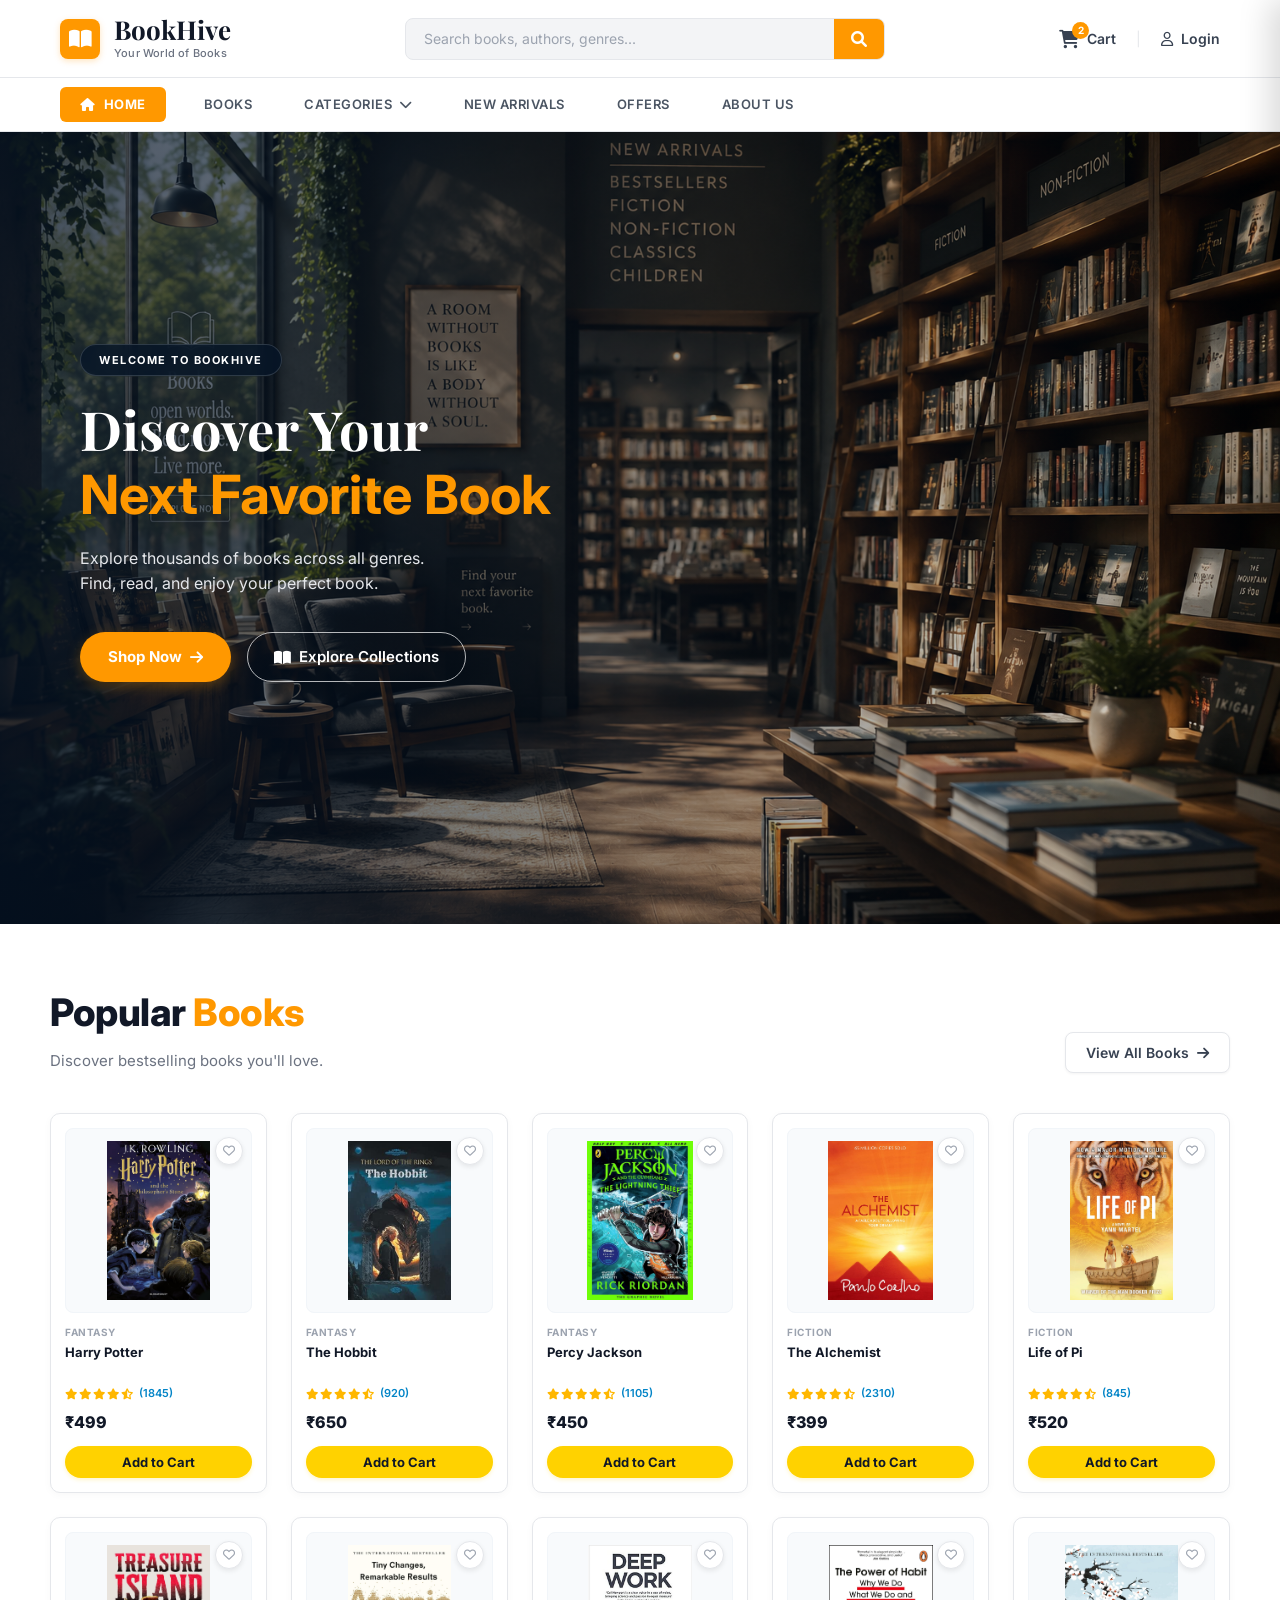
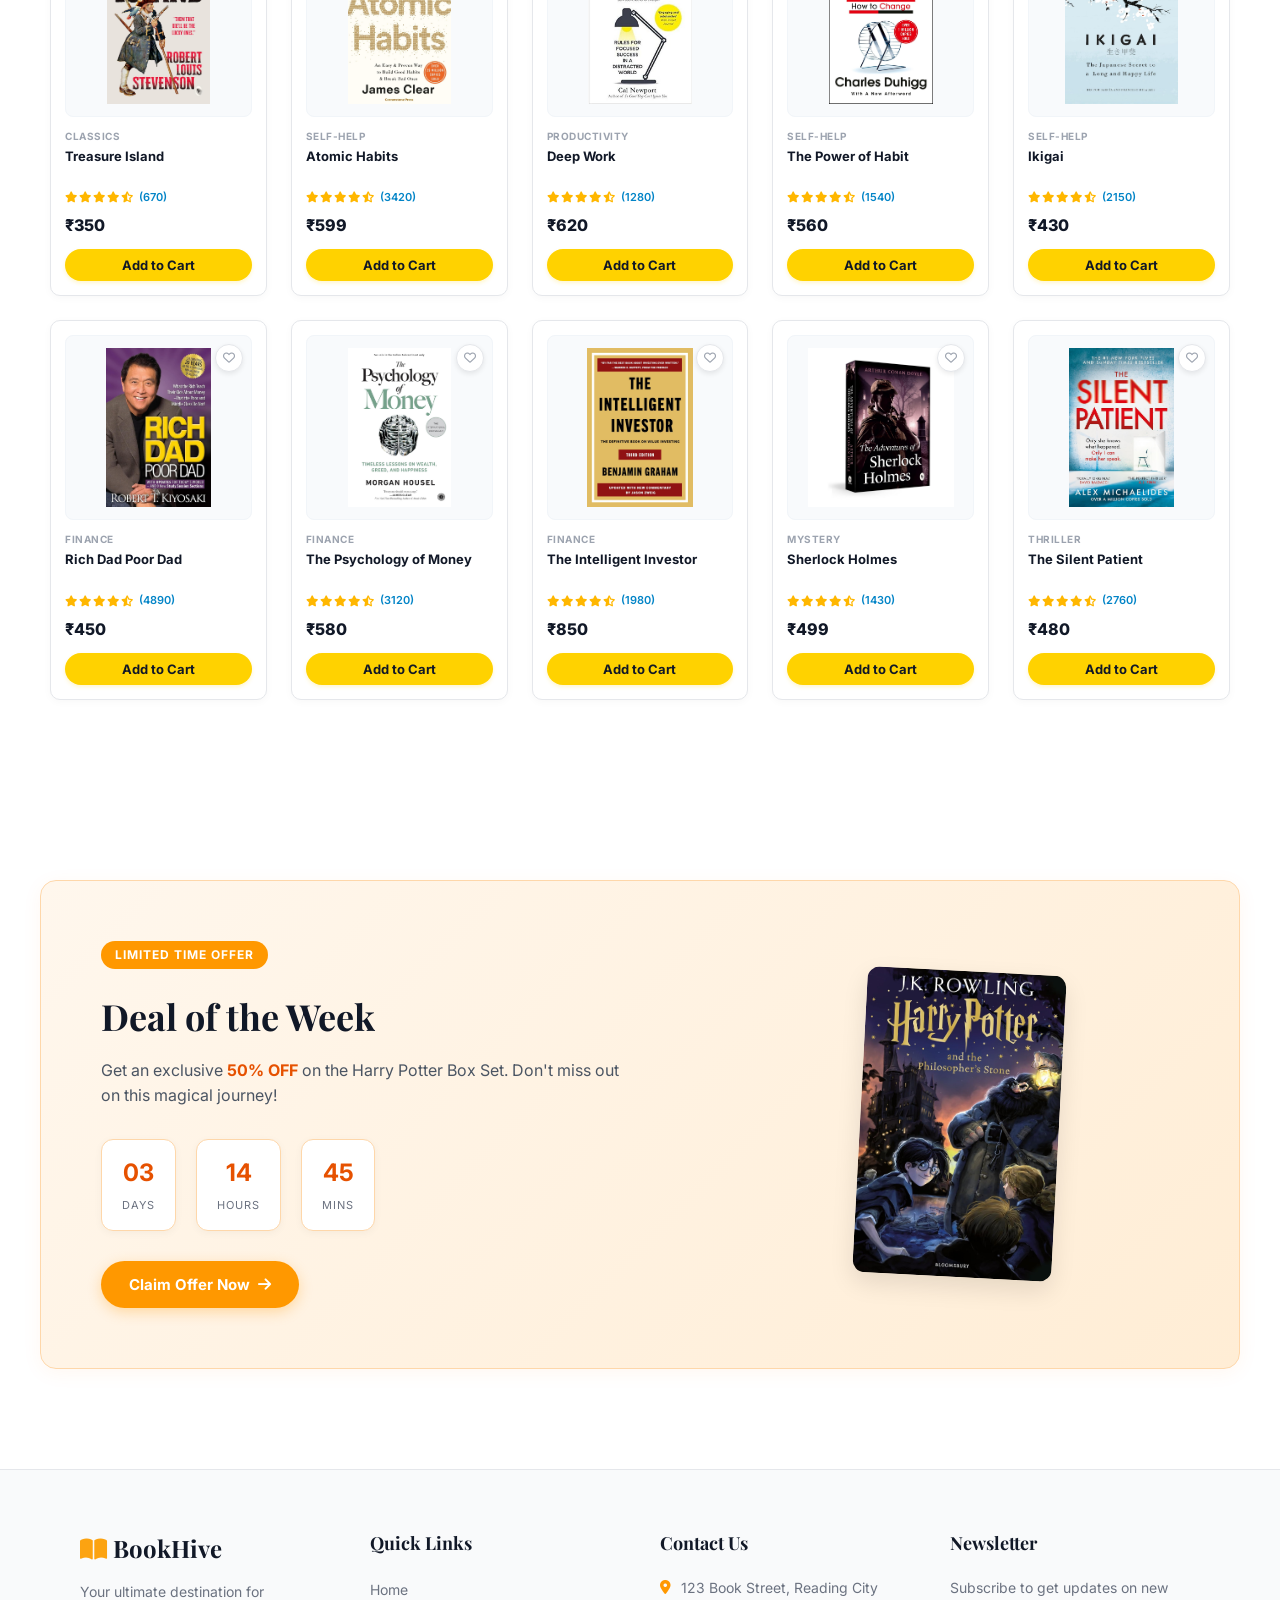
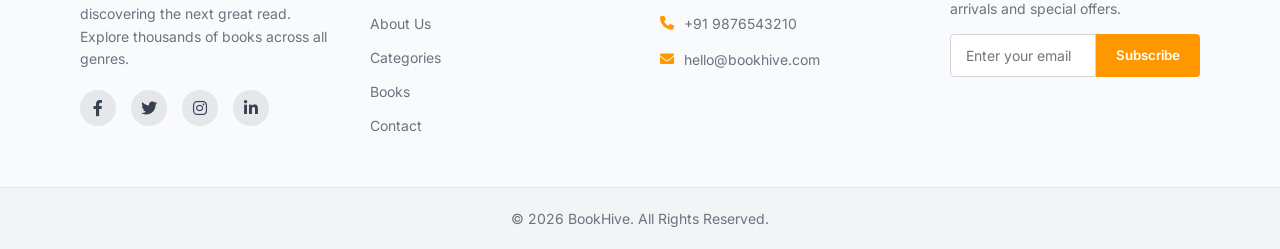
==== commit 2edba350: "docs: add README.md and update footer navigation links" ====
--- a/index.html
+++ b/index.html
@@ -423,10 +423,10 @@
         <h4>Quick Links</h4>
         <ul>
           <li><a href="index.html">Home</a></li>
-          <li><a href="#">About Us</a></li>
+          <li><a href="about.html">About Us</a></li>
           <li><a href="categories.html">Categories</a></li>
-          <li><a href="#">Best Sellers</a></li>
-          <li><a href="#">Contact</a></li>
+          <li><a href="books.html">Books</a></li>
+          <li><a href="contact.html">Contact</a></li>
         </ul>
       </div>
 
@@ -448,7 +448,7 @@
     </div>
 
     <div class="footer-bottom">
-      <p>&copy; 2024 BookHive. All Rights Reserved.</p>
+      <p>&copy; 2026 BookHive. All Rights Reserved.</p>
     </div>
   </footer>
 
--- a/style.css
+++ b/style.css
@@ -2655,3 +2655,1147 @@
   background: #e5e7eb;
   color: #111827;
 }
+
+/* ==========================================================
+   ORDER PROCESSING & CHECKOUT WIZARD STYLES
+   ========================================================== */
+
+.checkout-page-container {
+  max-width: 1200px;
+  margin: 0 auto;
+  padding: 130px 20px 80px;
+  font-family: 'Inter', sans-serif;
+  color: #1f2937;
+}
+
+/* STEP TRACKER WIZARD */
+.checkout-steps-tracker {
+  display: flex;
+  align-items: center;
+  justify-content: center;
+  max-width: 750px;
+  margin: 0 auto 40px;
+  padding: 16px 24px;
+  background: #ffffff;
+  border-radius: 50px;
+  box-shadow: 0 4px 20px rgba(0, 0, 0, 0.05);
+  border: 1px solid #f3f4f6;
+}
+
+.step-item {
+  display: flex;
+  align-items: center;
+  gap: 10px;
+  color: #9ca3af;
+  font-size: 14px;
+  font-weight: 600;
+  transition: all 0.3s ease;
+}
+
+.step-number {
+  width: 38px;
+  height: 38px;
+  border-radius: 50%;
+  background: #f3f4f6;
+  color: #6b7280;
+  display: flex;
+  align-items: center;
+  justify-content: center;
+  font-size: 15px;
+  transition: all 0.3s ease;
+}
+
+.step-item.active {
+  color: #111827;
+}
+
+.step-item.active .step-number {
+  background: #ff9800;
+  color: #ffffff;
+  box-shadow: 0 4px 12px rgba(255, 152, 0, 0.35);
+}
+
+.step-line {
+  flex: 1;
+  height: 3px;
+  background: #e5e7eb;
+  margin: 0 15px;
+  border-radius: 2px;
+  transition: background-color 0.4s ease;
+}
+
+.step-line.active {
+  background: #ff9800;
+}
+
+/* CHECKOUT GRID LAYOUT */
+.checkout-layout-grid {
+  display: grid;
+  grid-template-columns: 1fr 380px;
+  gap: 32px;
+  align-items: start;
+}
+
+.checkout-forms-column {
+  background: #ffffff;
+  border-radius: 20px;
+  padding: 32px;
+  border: 1px solid #f3f4f6;
+  box-shadow: 0 10px 30px rgba(0, 0, 0, 0.04);
+}
+
+.checkout-step-panel {
+  display: none;
+  animation: fadeInStep 0.4s ease-out;
+}
+
+.checkout-step-panel.active {
+  display: block;
+}
+
+@keyframes fadeInStep {
+  from { opacity: 0; transform: translateY(10px); }
+  to { opacity: 1; transform: translateY(0); }
+}
+
+.panel-header {
+  margin-bottom: 28px;
+  border-bottom: 1px solid #f3f4f6;
+  padding-bottom: 16px;
+}
+
+.panel-header h2 {
+  font-family: 'Outfit', sans-serif;
+  font-size: 24px;
+  font-weight: 700;
+  color: #111827;
+  display: flex;
+  align-items: center;
+  gap: 12px;
+}
+
+.panel-header h2 i {
+  color: #ff9800;
+}
+
+.panel-header p {
+  color: #6b7280;
+  font-size: 14px;
+  margin-top: 4px;
+}
+
+/* FORM ELEMENTS */
+.form-row-2 {
+  display: grid;
+  grid-template-columns: 1fr 1fr;
+  gap: 20px;
+}
+
+.form-row-3 {
+  display: grid;
+  grid-template-columns: 1fr 1fr 1fr;
+  gap: 16px;
+}
+
+.form-group {
+  margin-bottom: 20px;
+}
+
+.form-group label {
+  display: block;
+  font-size: 13px;
+  font-weight: 600;
+  color: #374151;
+  margin-bottom: 8px;
+}
+
+.form-group label .required {
+  color: #ef4444;
+}
+
+.input-icon-wrapper {
+  position: relative;
+  display: flex;
+  align-items: center;
+}
+
+.input-icon-wrapper i {
+  position: absolute;
+  left: 14px;
+  color: #9ca3af;
+  font-size: 15px;
+  pointer-events: none;
+}
+
+.input-icon-wrapper input,
+.input-icon-wrapper select,
+.form-group textarea {
+  width: 100%;
+  padding: 12px 14px 12px 42px;
+  background: #f9fafb;
+  border: 1px solid #e5e7eb;
+  border-radius: 10px;
+  font-size: 14px;
+  color: #111827;
+  outline: none;
+  transition: all 0.2s ease;
+  font-family: 'Inter', sans-serif;
+}
+
+.form-group textarea {
+  padding: 12px 14px;
+}
+
+.input-icon-wrapper input:focus,
+.input-icon-wrapper select:focus,
+.form-group textarea:focus {
+  background: #ffffff;
+  border-color: #ff9800;
+  box-shadow: 0 0 0 3px rgba(255, 152, 0, 0.15);
+}
+
+.checkbox-group-wrapper {
+  margin: 15px 0 25px;
+}
+
+.custom-checkbox-container {
+  display: flex;
+  align-items: center;
+  gap: 10px;
+  font-size: 14px;
+  color: #4b5563;
+  cursor: pointer;
+
+}
+
+.step-action-buttons {
+  display: flex;
+  align-items: center;
+  justify-content: space-between;
+  margin-top: 30px;
+  padding-top: 20px;
+  border-top: 1px solid #f3f4f6;
+}
+
+.back-link-btn {
+  color: #6b7280;
+  font-size: 14px;
+  font-weight: 600;
+  text-decoration: none;
+  background: transparent;
+  border: none;
+  cursor: pointer;
+  display: flex;
+  align-items: center;
+  gap: 8px;
+  transition: color 0.2s;
+}
+
+.back-link-btn:hover {
+  color: #111827;
+}
+
+.primary-step-btn {
+  background: linear-gradient(135deg, #ff9800, #f57c00);
+  color: #ffffff;
+  padding: 14px 32px;
+  border-radius: 30px;
+  font-size: 15px;
+  font-weight: 700;
+  border: none;
+  cursor: pointer;
+  display: flex;
+  align-items: center;
+  gap: 10px;
+  box-shadow: 0 4px 15px rgba(255, 152, 0, 0.3);
+  transition: all 0.3s ease;
+}
+
+.primary-step-btn:hover {
+  transform: translateY(-2px);
+  box-shadow: 0 8px 22px rgba(255, 152, 0, 0.4);
+}
+
+/* PAYMENT SIMULATION STYLES */
+.payment-tabs-nav {
+  display: flex;
+  gap: 10px;
+  margin-bottom: 24px;
+  border-bottom: 1px solid #e5e7eb;
+  padding-bottom: 12px;
+}
+
+.payment-tab-btn {
+  flex: 1;
+  padding: 12px 10px;
+  background: #f9fafb;
+  border: 1px solid #e5e7eb;
+  border-radius: 12px;
+  font-size: 13px;
+  font-weight: 600;
+  color: #4b5563;
+  cursor: pointer;
+  display: flex;
+  align-items: center;
+  justify-content: center;
+  gap: 8px;
+  transition: all 0.2s ease;
+}
+
+.payment-tab-btn.active {
+  background: #fff3e0;
+  border-color: #ff9800;
+  color: #e65100;
+  box-shadow: 0 2px 8px rgba(255, 152, 0, 0.15);
+}
+
+.payment-panel {
+  display: none;
+}
+
+.payment-panel.active {
+  display: block;
+  animation: fadeIn 0.3s ease;
+}
+
+/* VIRTUAL CREDIT CARD MOCKUP */
+.virtual-credit-card {
+  width: 100%;
+  max-width: 360px;
+  height: 200px;
+  background: linear-gradient(135deg, #1e293b 0%, #0f172a 100%);
+  border-radius: 16px;
+  margin: 0 auto 28px;
+  padding: 22px 26px;
+  color: #ffffff;
+  box-shadow: 0 15px 30px rgba(15, 23, 42, 0.25);
+  position: relative;
+  display: flex;
+  flex-direction: column;
+  justify-content: space-between;
+}
+
+.card-chip {
+  width: 44px;
+  height: 32px;
+  background: linear-gradient(135deg, #fbbf24, #d97706);
+  border-radius: 6px;
+}
+
+.card-brand {
+  position: absolute;
+  top: 20px;
+  right: 26px;
+  font-size: 32px;
+  color: #ff9800;
+}
+
+.card-number-display {
+  font-family: 'Courier New', monospace;
+  font-size: 20px;
+  letter-spacing: 2px;
+  color: #f8fafc;
+  word-spacing: 4px;
+}
+
+.card-holder-row {
+  display: flex;
+  justify-content: space-between;
+  align-items: flex-end;
+}
+
+.card-label {
+  font-size: 9px;
+  color: #94a3b8;
+  letter-spacing: 1px;
+  margin-bottom: 2px;
+}
+
+.card-val {
+  font-size: 13px;
+  font-weight: 600;
+  letter-spacing: 1px;
+}
+
+/* UPI & NETBANKING PANELS */
+.upi-option-wrapper {
+  display: flex;
+  flex-direction: column;
+  align-items: center;
+  gap: 20px;
+  text-align: center;
+}
+
+.qr-code-box {
+  background: #ffffff;
+  border: 1px border-dashed #d1d5db;
+  padding: 20px;
+  border-radius: 16px;
+  box-shadow: 0 4px 15px rgba(0, 0, 0, 0.05);
+  display: flex;
+  flex-direction: column;
+  align-items: center;
+  gap: 12px;
+}
+
+.qr-code-img {
+  width: 160px;
+  height: 160px;
+}
+
+.upi-divider {
+  width: 100%;
+  display: flex;
+  align-items: center;
+  margin: 10px 0;
+  color: #9ca3af;
+  font-size: 12px;
+}
+
+.upi-divider::before, .upi-divider::after {
+  content: '';
+  flex: 1;
+  height: 1px;
+  background: #e5e7eb;
+}
+
+.upi-divider span {
+  padding: 0 12px;
+}
+
+.bank-grid {
+  display: grid;
+  grid-template-columns: 1fr 1fr;
+  gap: 12px;
+}
+
+.bank-card input {
+  display: none;
+}
+
+.bank-pill {
+  display: flex;
+  align-items: center;
+  gap: 10px;
+  padding: 14px 16px;
+  background: #f9fafb;
+  border: 1px solid #e5e7eb;
+  border-radius: 12px;
+  font-size: 14px;
+  font-weight: 600;
+  color: #374151;
+  cursor: pointer;
+  transition: all 0.2s ease;
+}
+
+.bank-card input:checked + .bank-pill {
+  background: #fff3e0;
+  border-color: #ff9800;
+  color: #e65100;
+}
+
+.cod-banner {
+  display: flex;
+  align-items: center;
+  gap: 20px;
+  padding: 24px;
+  background: #fff8f0;
+  border: 1px solid #ffe0b2;
+  border-radius: 16px;
+}
+
+.cod-banner h4 {
+  font-size: 16px;
+  font-weight: 700;
+  color: #111827;
+  margin-bottom: 4px;
+}
+
+.cod-banner p {
+  font-size: 13px;
+  color: #6b7280;
+}
+
+/* PAYMENT PROCESSING OVERLAY */
+.payment-processing-overlay {
+  position: fixed;
+  top: 0;
+  left: 0;
+  width: 100%;
+  height: 100%;
+  background: rgba(15, 23, 42, 0.65);
+  backdrop-filter: blur(6px);
+  z-index: 2000;
+  display: flex;
+  align-items: center;
+  justify-content: center;
+  opacity: 0;
+  visibility: hidden;
+  transition: all 0.3s ease;
+}
+
+.payment-processing-overlay.open {
+  opacity: 1;
+  visibility: visible;
+}
+
+.processing-modal-card {
+  background: #ffffff;
+  border-radius: 24px;
+  padding: 40px;
+  max-width: 440px;
+  width: 90%;
+  text-align: center;
+  box-shadow: 0 25px 50px rgba(0, 0, 0, 0.25);
+}
+
+.spinner-ring {
+  width: 60px;
+  height: 60px;
+  border: 4px solid #f3f4f6;
+  border-top-color: #ff9800;
+  border-radius: 50%;
+  margin: 0 auto 24px;
+  animation: spin 1s linear infinite;
+}
+
+@keyframes spin {
+  to { transform: rotate(360deg); }
+}
+
+.processing-modal-card h3 {
+  font-family: 'Outfit', sans-serif;
+  font-size: 22px;
+  color: #111827;
+  margin-bottom: 8px;
+}
+
+.processing-modal-card p {
+  color: #6b7280;
+  font-size: 13px;
+  line-height: 1.5;
+  margin-bottom: 24px;
+}
+
+.processing-steps-indicator {
+  display: flex;
+  flex-direction: column;
+  gap: 10px;
+  text-align: left;
+}
+
+.p-step {
+  padding: 10px 14px;
+  border-radius: 8px;
+  background: #f9fafb;
+  color: #9ca3af;
+  font-size: 13px;
+  font-weight: 600;
+  display: flex;
+  align-items: center;
+  gap: 10px;
+  transition: all 0.3s ease;
+}
+
+.p-step.active {
+  background: #fff3e0;
+  color: #e65100;
+}
+
+.p-step.done {
+  background: #f0fdf4;
+  color: #16a34a;
+}
+
+/* CHECKOUT SUMMARY SIDEBAR */
+.checkout-summary-column .summary-card {
+  background: #ffffff;
+  border-radius: 20px;
+  padding: 28px;
+  border: 1px solid #f3f4f6;
+  box-shadow: 0 10px 30px rgba(0, 0, 0, 0.04);
+}
+
+.checkout-summary-column h3 {
+  font-family: 'Outfit', sans-serif;
+  font-size: 20px;
+  font-weight: 700;
+  color: #111827;
+  margin-bottom: 20px;
+  border-bottom: 1px solid #f3f4f6;
+  padding-bottom: 12px;
+}
+
+.checkout-items-list {
+  display: flex;
+  flex-direction: column;
+  gap: 14px;
+  max-height: 280px;
+  overflow-y: auto;
+  margin-bottom: 20px;
+  padding-right: 6px;
+}
+
+.checkout-item-row {
+  display: flex;
+  align-items: center;
+  gap: 12px;
+}
+
+.checkout-item-row img {
+  width: 48px;
+  height: 64px;
+  object-fit: cover;
+  border-radius: 6px;
+  box-shadow: 0 2px 6px rgba(0, 0, 0, 0.1);
+}
+
+.c-item-info {
+  flex: 1;
+}
+
+.c-item-info h4 {
+  font-size: 14px;
+  font-weight: 600;
+  color: #111827;
+  margin-bottom: 4px;
+}
+
+.c-item-info span {
+  font-size: 12px;
+  color: #6b7280;
+}
+
+.c-item-total {
+  font-size: 14px;
+  font-weight: 700;
+  color: #111827;
+}
+
+.guarantee-box {
+  display: flex;
+  align-items: center;
+  gap: 12px;
+  margin-top: 20px;
+  padding: 14px;
+  background: #f0fdf4;
+  border-radius: 12px;
+  border: 1px solid #bbf7d0;
+}
+
+.guarantee-box strong {
+  display: block;
+  font-size: 13px;
+  color: #166534;
+}
+
+.guarantee-box p {
+  font-size: 11px;
+  color: #15803d;
+}
+
+/* ORDER CONFIRMATION & RECEIPT */
+.confirmation-success-card {
+  text-align: center;
+  padding: 20px 0;
+}
+
+.success-icon-badge {
+  width: 72px;
+  height: 72px;
+  background: #dcfce7;
+  color: #16a34a;
+  border-radius: 50%;
+  display: flex;
+  align-items: center;
+  justify-content: center;
+  font-size: 32px;
+  margin: 0 auto 20px;
+}
+
+.confirmation-success-card h2 {
+  font-family: 'Outfit', sans-serif;
+  font-size: 28px;
+  font-weight: 800;
+  color: #111827;
+  margin-bottom: 8px;
+}
+
+.success-subtext {
+  color: #6b7280;
+  font-size: 15px;
+  margin-bottom: 24px;
+}
+
+.order-reference-box {
+  display: inline-flex;
+  align-items: center;
+  gap: 10px;
+  background: #fff8f0;
+  border: 1px solid #ffe0b2;
+  padding: 12px 24px;
+  border-radius: 30px;
+  font-size: 15px;
+  color: #374151;
+  margin-bottom: 32px;
+}
+
+.order-reference-box strong {
+  color: #e65100;
+  font-weight: 800;
+  letter-spacing: 1px;
+}
+
+.receipt-card {
+  background: #ffffff;
+  border: 1px solid #e5e7eb;
+  border-radius: 16px;
+  padding: 24px;
+  text-align: left;
+  margin-bottom: 32px;
+  box-shadow: 0 4px 15px rgba(0, 0, 0, 0.03);
+}
+
+.receipt-header {
+  display: flex;
+  justify-content: space-between;
+  align-items: center;
+  border-bottom: 1px solid #f3f4f6;
+  padding-bottom: 14px;
+  margin-bottom: 20px;
+}
+
+.receipt-header h4 {
+  font-size: 16px;
+  font-weight: 700;
+  color: #111827;
+  display: flex;
+  align-items: center;
+  gap: 8px;
+}
+
+.receipt-date {
+  font-size: 13px;
+  color: #6b7280;
+}
+
+.receipt-section {
+  margin-bottom: 20px;
+  border-bottom: 1px dashed #e5e7eb;
+  padding-bottom: 16px;
+}
+
+.receipt-section h5 {
+  font-size: 14px;
+  font-weight: 700;
+  color: #374151;
+  margin-bottom: 10px;
+}
+
+.receipt-item-row, .receipt-calc-row {
+  display: flex;
+  justify-content: space-between;
+  font-size: 14px;
+  color: #4b5563;
+  margin-bottom: 8px;
+}
+
+.receipt-calc-row.total {
+  font-size: 17px;
+  font-weight: 800;
+  color: #111827;
+  margin-top: 12px;
+  padding-top: 10px;
+  border-top: 1px solid #e5e7eb;
+}
+
+.receipt-info-grid {
+  display: grid;
+  grid-template-columns: 1fr 1fr;
+  gap: 20px;
+  background: #f9fafb;
+  padding: 16px;
+  border-radius: 12px;
+}
+
+.receipt-info-grid h5 {
+  font-size: 13px;
+  font-weight: 700;
+  color: #111827;
+  margin-bottom: 6px;
+}
+
+.receipt-info-grid p {
+  font-size: 12px;
+  color: #6b7280;
+  line-height: 1.5;
+}
+
+.confirmation-actions {
+  display: flex;
+  justify-content: center;
+  gap: 14px;
+  flex-wrap: wrap;
+}
+
+.print-receipt-btn, .view-orders-btn {
+  padding: 12px 24px;
+  border-radius: 25px;
+  font-size: 14px;
+  font-weight: 700;
+  cursor: pointer;
+  text-decoration: none;
+  display: inline-flex;
+  align-items: center;
+  gap: 8px;
+  transition: all 0.2s ease;
+}
+
+.print-receipt-btn {
+  background: #111827;
+  color: #ffffff;
+  border: none;
+}
+
+.print-receipt-btn:hover {
+  background: #1f2937;
+}
+
+.view-orders-btn {
+  background: #ff9800;
+  color: #ffffff;
+}
+
+.view-orders-btn:hover {
+  background: #e68500;
+}
+
+/* ==========================================================
+   ORDER HISTORY DASHBOARD STYLES (orders.html)
+   ========================================================== */
+
+.orders-page-container {
+  max-width: 1100px;
+  margin: 0 auto;
+  padding: 130px 20px 80px;
+  font-family: 'Inter', sans-serif;
+  color: #1f2937;
+}
+
+.orders-page-header {
+  display: flex;
+  justify-content: space-between;
+  align-items: flex-end;
+  margin-bottom: 36px;
+  flex-wrap: wrap;
+  gap: 20px;
+}
+
+.header-title-group h1 {
+  font-family: 'Outfit', sans-serif;
+  font-size: 32px;
+  font-weight: 800;
+  color: #111827;
+}
+
+.header-title-group h1 span {
+  color: #ff9800;
+}
+
+.header-title-group p {
+  color: #6b7280;
+  font-size: 15px;
+  margin-top: 4px;
+}
+
+.orders-filter-tabs {
+  display: flex;
+  gap: 10px;
+  background: #f3f4f6;
+  padding: 6px;
+  border-radius: 30px;
+}
+
+.order-filter-btn {
+  padding: 8px 18px;
+  border-radius: 20px;
+  border: none;
+  background: transparent;
+  font-size: 13px;
+  font-weight: 600;
+  color: #6b7280;
+  cursor: pointer;
+  transition: all 0.2s ease;
+}
+
+.order-filter-btn.active {
+  background: #ffffff;
+  color: #ff9800;
+  box-shadow: 0 2px 8px rgba(0, 0, 0, 0.08);
+}
+
+.orders-list-wrapper {
+  display: flex;
+  flex-direction: column;
+  gap: 24px;
+}
+
+.order-history-card {
+  background: #ffffff;
+  border-radius: 20px;
+  border: 1px solid #f3f4f6;
+  box-shadow: 0 10px 30px rgba(0, 0, 0, 0.04);
+  padding: 24px;
+  transition: transform 0.2s ease;
+}
+
+.order-history-card:hover {
+  transform: translateY(-2px);
+}
+
+.order-card-header {
+  display: flex;
+  justify-content: space-between;
+  align-items: center;
+  border-bottom: 1px solid #f3f4f6;
+  padding-bottom: 16px;
+  margin-bottom: 20px;
+}
+
+.order-id-title {
+  font-family: 'Outfit', sans-serif;
+  font-size: 18px;
+  font-weight: 800;
+  color: #111827;
+}
+
+.order-date {
+  font-size: 13px;
+  color: #6b7280;
+  margin-top: 2px;
+}
+
+.order-header-right {
+  display: flex;
+  align-items: center;
+  gap: 16px;
+}
+
+.order-status-badge {
+  padding: 6px 14px;
+  border-radius: 20px;
+  font-size: 12px;
+  font-weight: 700;
+  display: inline-flex;
+  align-items: center;
+  gap: 6px;
+}
+
+.status-in-transit {
+  background: #fff3e0;
+  color: #e65100;
+}
+
+.status-delivered {
+  background: #f0fdf4;
+  color: #16a34a;
+}
+
+.status-processing {
+  background: #eff6ff;
+  color: #2563eb;
+}
+
+.order-amount-display {
+  font-size: 20px;
+  font-weight: 800;
+  color: #111827;
+}
+
+/* SHIPMENT TRACKING TIMELINE */
+.shipment-timeline-wrapper {
+  display: flex;
+  justify-content: space-between;
+  align-items: center;
+  margin: 20px 0 28px;
+  padding: 16px 20px;
+  background: #f9fafb;
+  border-radius: 14px;
+  position: relative;
+}
+
+.timeline-step {
+  display: flex;
+  flex-direction: column;
+  align-items: center;
+  gap: 6px;
+  z-index: 2;
+  color: #9ca3af;
+  font-size: 12px;
+  font-weight: 600;
+}
+
+.timeline-dot {
+  width: 32px;
+  height: 32px;
+  border-radius: 50%;
+  background: #e5e7eb;
+  color: #9ca3af;
+  display: flex;
+  align-items: center;
+  justify-content: center;
+  font-size: 13px;
+}
+
+.timeline-step.done .timeline-dot {
+  background: #ff9800;
+  color: #ffffff;
+}
+
+.timeline-step.done {
+  color: #111827;
+}
+
+.timeline-step.active-step .timeline-dot {
+  box-shadow: 0 0 0 4px rgba(255, 152, 0, 0.25);
+  animation: pulseDot 1.5s infinite;
+}
+
+@keyframes pulseDot {
+  0% { transform: scale(1); }
+  50% { transform: scale(1.1); }
+  100% { transform: scale(1); }
+}
+
+.order-card-body {
+  display: grid;
+  grid-template-columns: 1fr 300px;
+  gap: 24px;
+  margin-bottom: 20px;
+}
+
+.order-item-row {
+  display: flex;
+  align-items: center;
+  gap: 14px;
+  margin-bottom: 12px;
+}
+
+.order-item-row img {
+  width: 44px;
+  height: 60px;
+  object-fit: cover;
+  border-radius: 6px;
+}
+
+.order-item-detail h4 {
+  font-size: 14px;
+  font-weight: 600;
+  color: #111827;
+}
+
+.order-item-meta {
+  font-size: 12px;
+  color: #6b7280;
+  margin-top: 2px;
+}
+
+.order-item-price {
+  font-weight: 700;
+  font-size: 14px;
+  color: #111827;
+  margin-left: auto;
+}
+
+.order-shipping-column {
+  background: #f9fafb;
+  padding: 16px;
+  border-radius: 12px;
+  font-size: 13px;
+}
+
+.order-shipping-column h5 {
+  font-size: 13px;
+  font-weight: 700;
+  color: #111827;
+  margin-bottom: 8px;
+}
+
+.order-shipping-column p {
+  color: #6b7280;
+  line-height: 1.4;
+}
+
+.order-card-footer {
+  display: flex;
+  justify-content: space-between;
+  align-items: center;
+  border-top: 1px solid #f3f4f6;
+  padding-top: 16px;
+  font-size: 13px;
+  color: #6b7280;
+  flex-wrap: wrap;
+  gap: 14px;
+}
+
+.order-actions-btns {
+  display: flex;
+  gap: 10px;
+}
+
+.reorder-btn, .track-btn {
+  padding: 8px 18px;
+  border-radius: 20px;
+  font-size: 13px;
+  font-weight: 600;
+  cursor: pointer;
+  display: inline-flex;
+  align-items: center;
+  gap: 6px;
+  transition: all 0.2s ease;
+}
+
+.reorder-btn {
+  background: #fff3e0;
+  color: #e65100;
+  border: 1px solid #ffe0b2;
+}
+
+.reorder-btn:hover {
+  background: #ffe0b2;
+}
+
+.track-btn {
+  background: #f3f4f6;
+  color: #374151;
+  border: 1px solid #e5e7eb;
+}
+
+.track-btn:hover {
+  background: #e5e7eb;
+}
+
+.orders-empty-card {
+  text-align: center;
+  background: #ffffff;
+  border-radius: 20px;
+  padding: 60px 20px;
+  border: 1px solid #f3f4f6;
+}
+
+/* RESPONSIVE MEDIA QUERIES FOR CHECKOUT & ORDERS */
+@media (max-width: 900px) {
+  .checkout-layout-grid {
+    grid-template-columns: 1fr;
+  }
+  .order-card-body {
+    grid-template-columns: 1fr;
+  }
+  .form-row-2, .form-row-3 {
+    grid-template-columns: 1fr;
+  }
+  .shipment-timeline-wrapper {
+    overflow-x: auto;
+  }
+}
+
